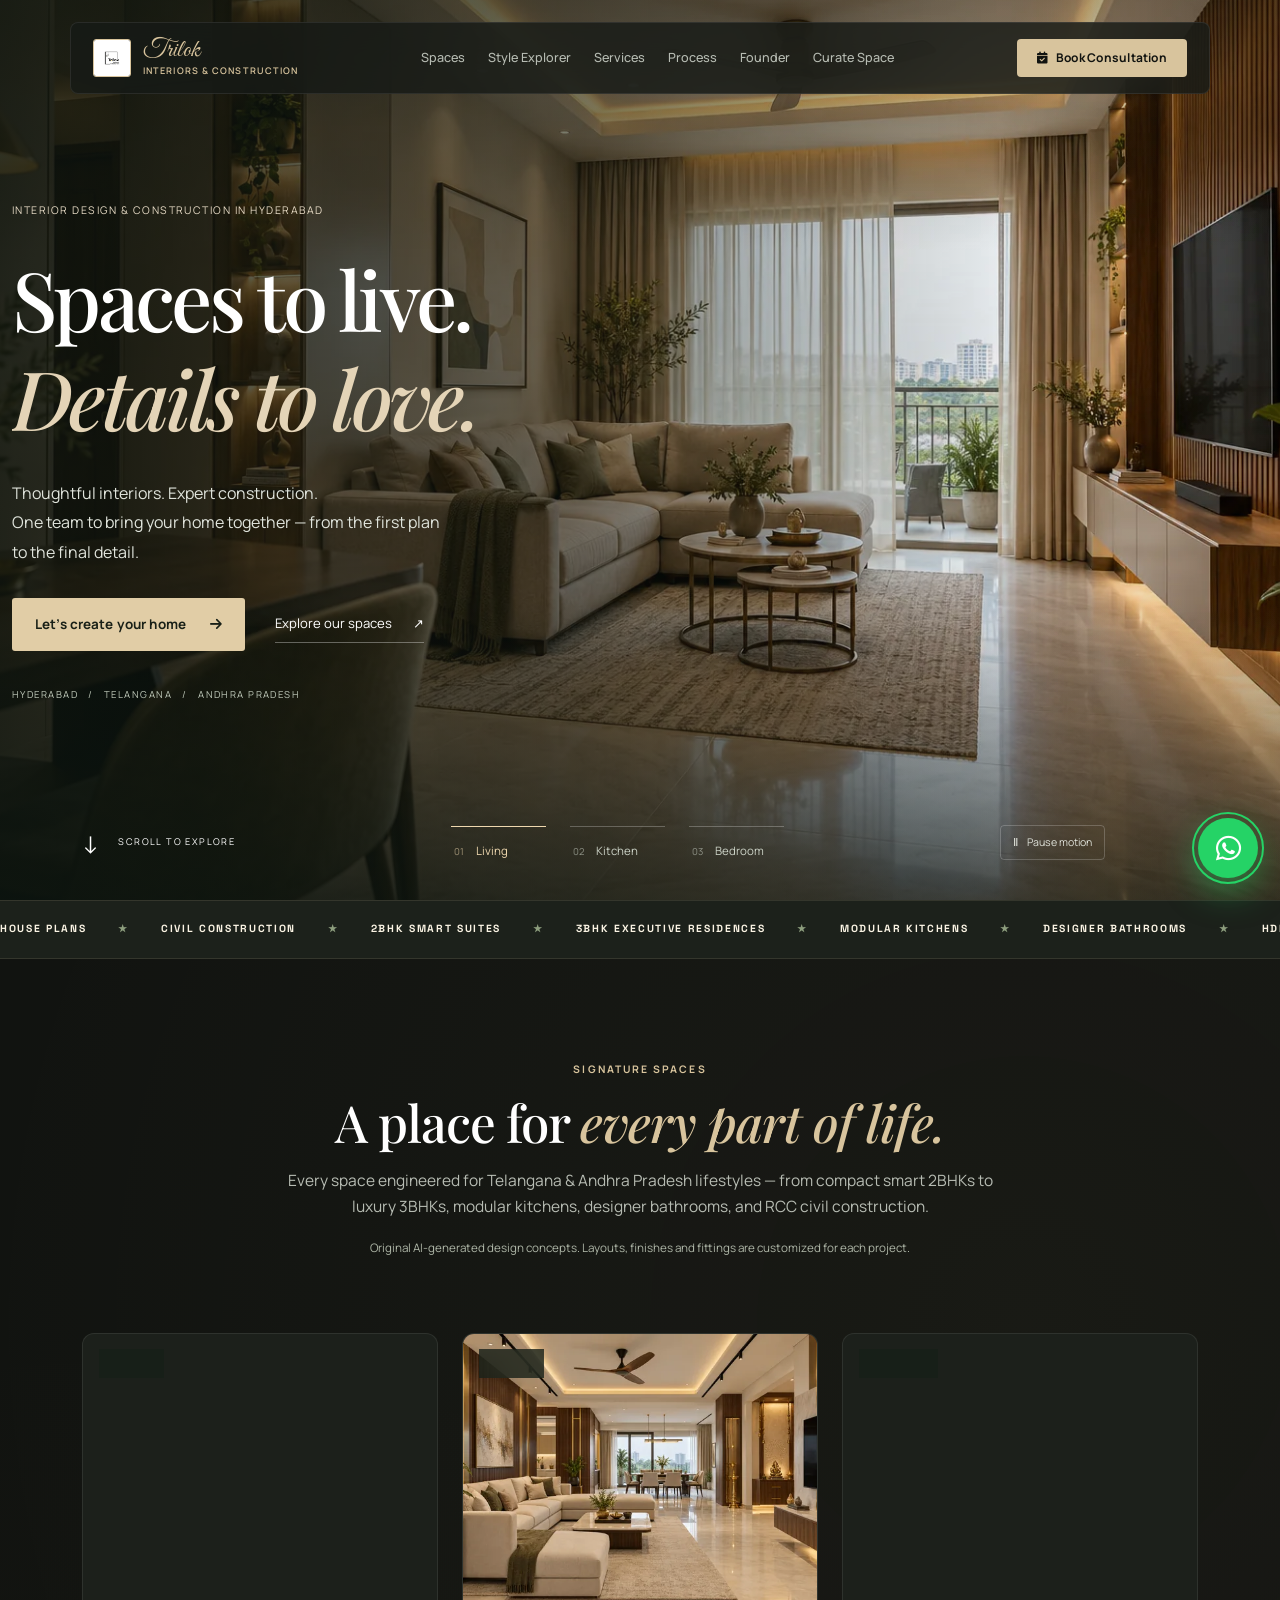
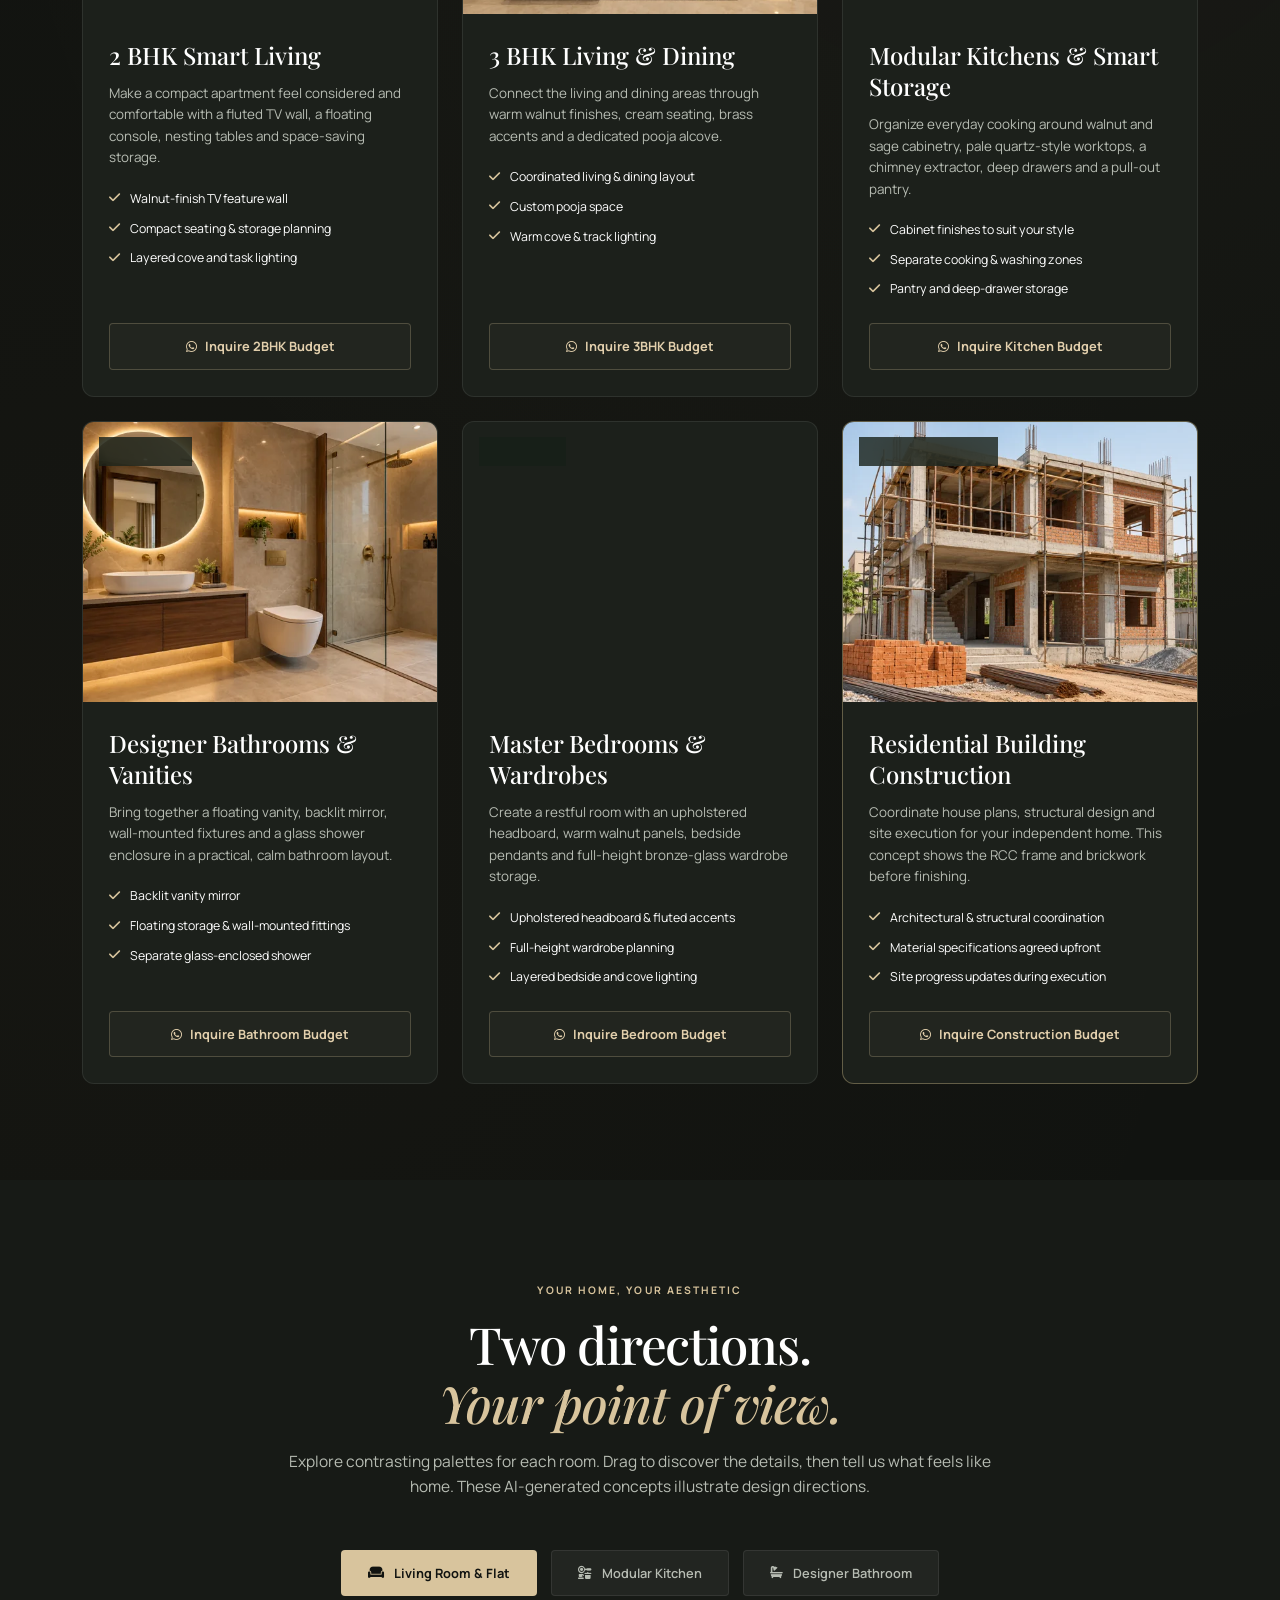
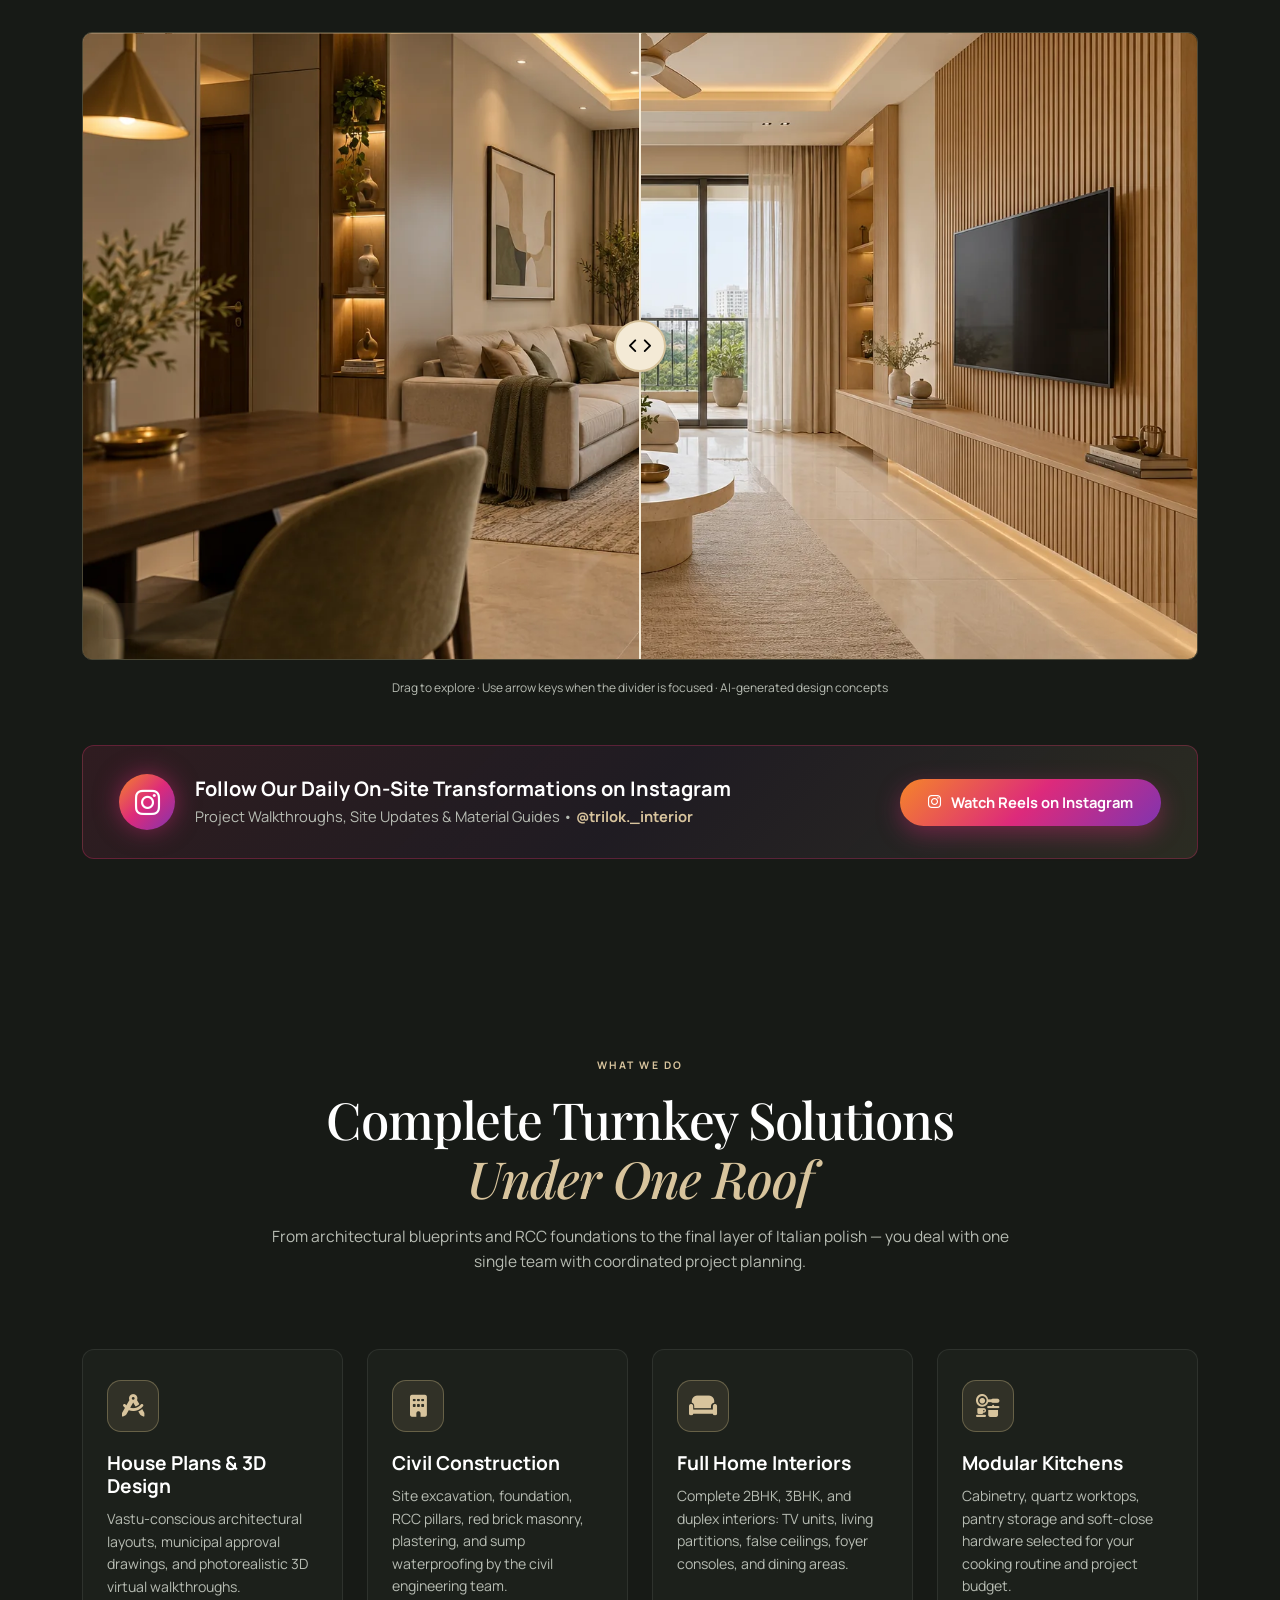
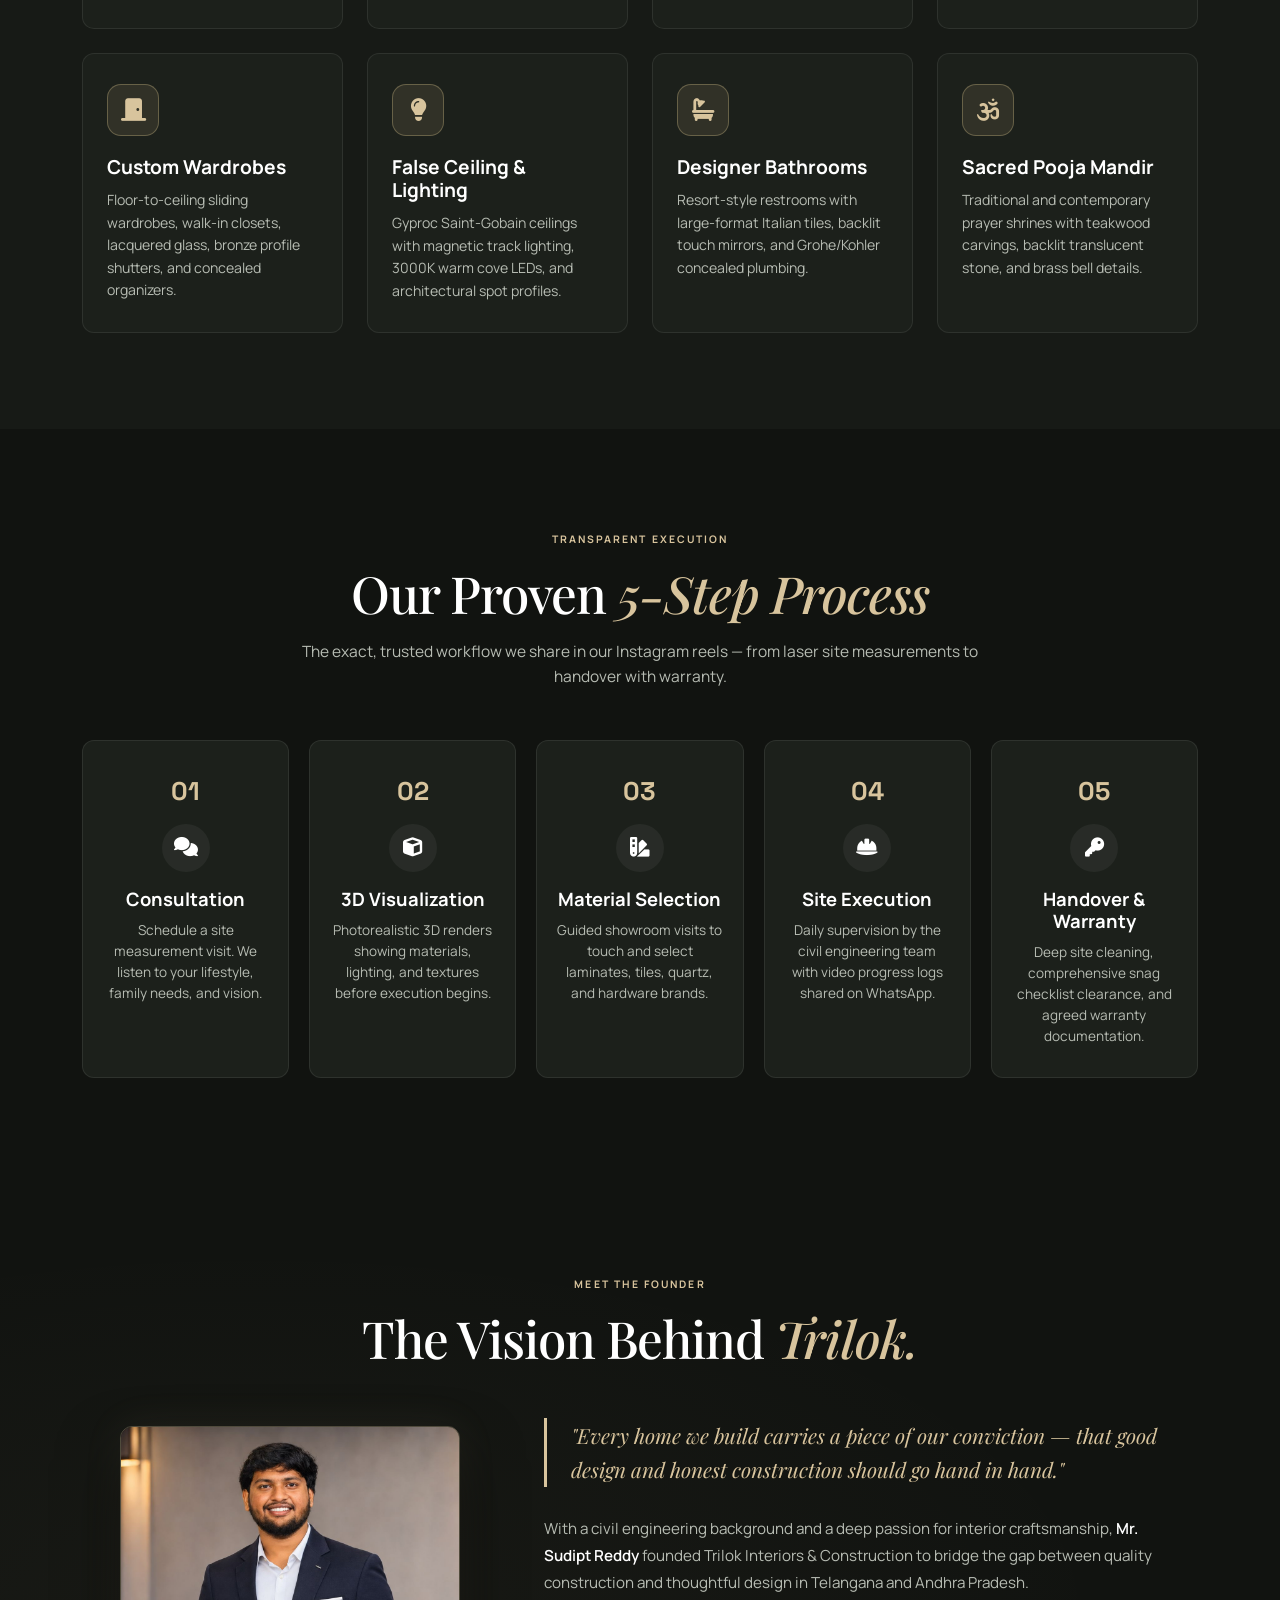
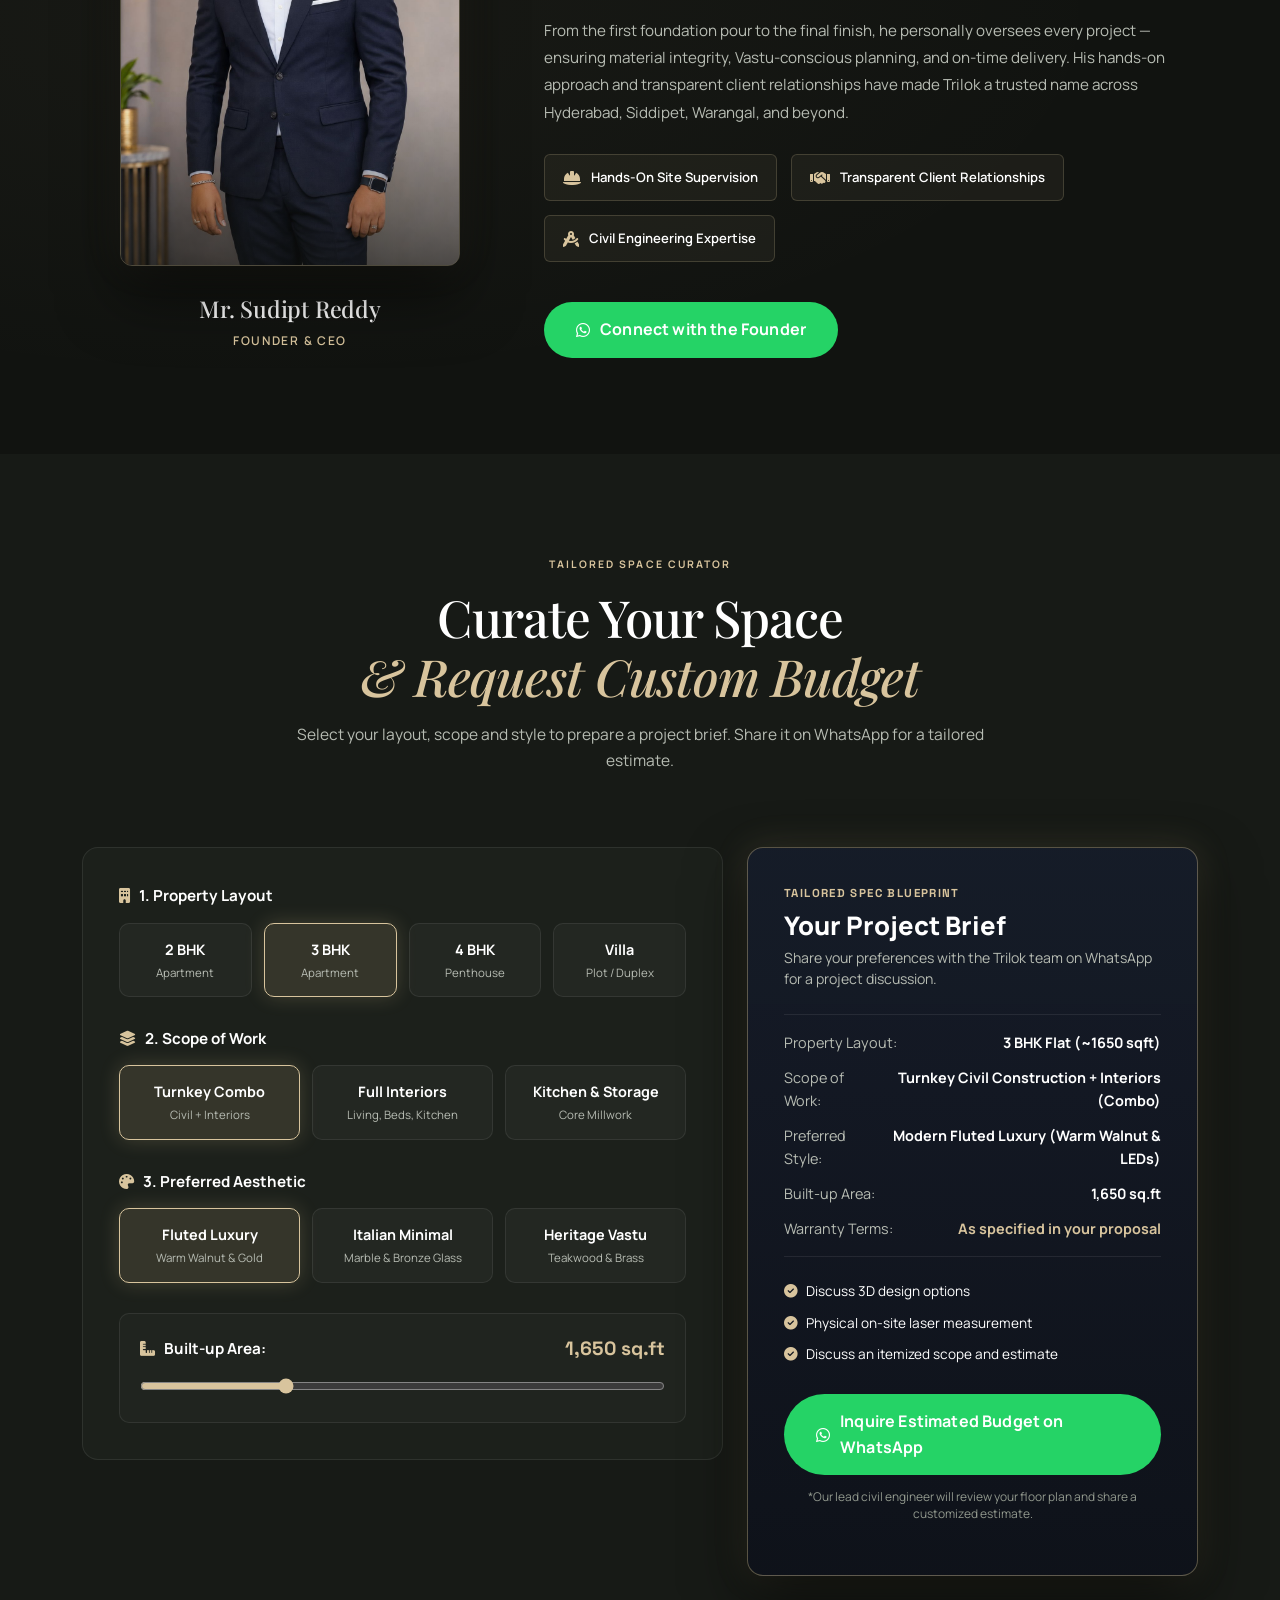
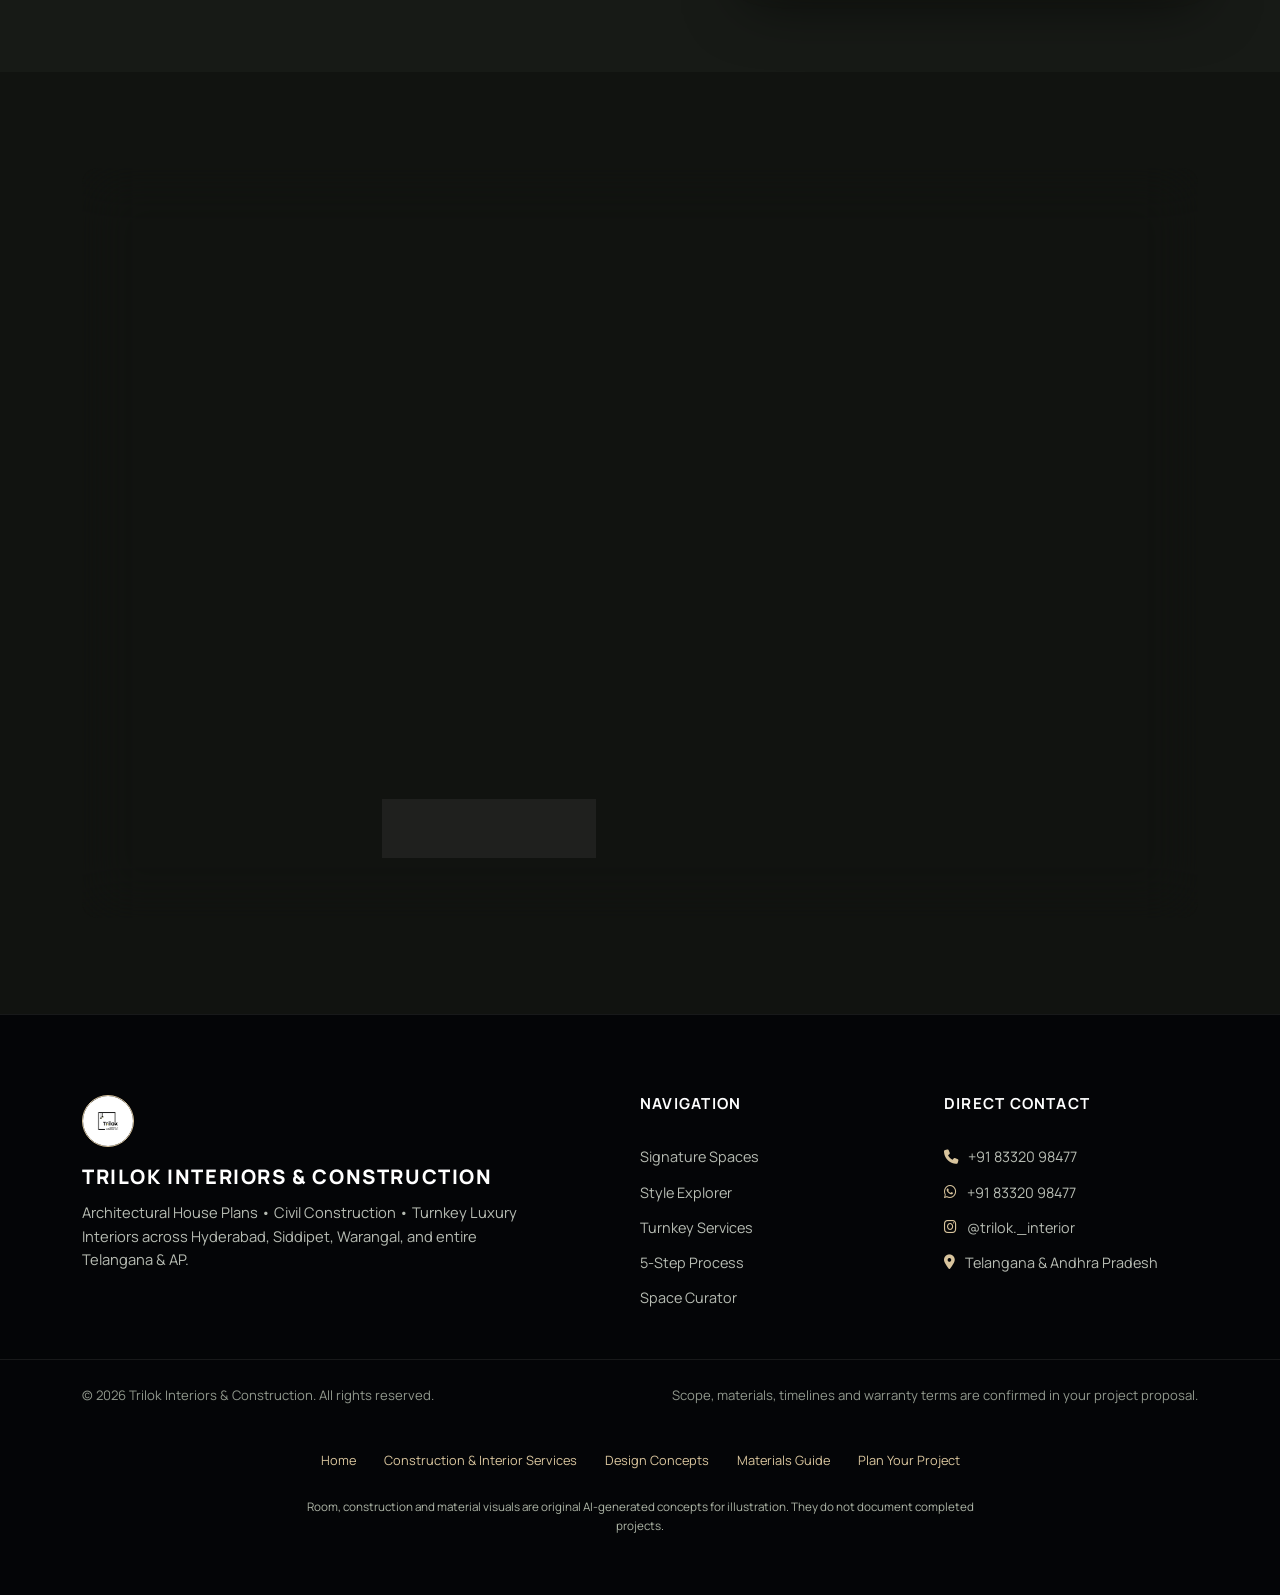
==== index.html @ b7bd3d9b "Add files via upload" ====
<!DOCTYPE html>

<html lang="en">
<head>
<meta charset="utf-8"/>
<meta content="width=device-width, initial-scale=1.0" name="viewport"/>



<meta content="Trilok Interiors &amp; Construction" name="author"/>






<link href="logo.jpg" rel="icon" type="image/jpeg"/>

<link href="https://cdn.jsdelivr.net/npm/bootstrap@5.3.3/dist/css/bootstrap.min.css" rel="stylesheet"/>

<link href="https://cdnjs.cloudflare.com/ajax/libs/font-awesome/6.5.1/css/all.min.css" rel="stylesheet"/>

<link href="https://fonts.googleapis.com" rel="preconnect"/>
<link crossorigin="" href="https://fonts.gstatic.com" rel="preconnect"/>
<link href="https://fonts.googleapis.com/css2?family=Great+Vibes&amp;family=Manrope:wght@300;400;500;600;700;800&amp;family=Playfair+Display:ital,wght@0,500;0,600;0,700;1,400;1,600&amp;family=Space+Grotesk:wght@500;700&amp;display=swap" rel="stylesheet"/>

<link href="styles.css" rel="stylesheet"/>

<!-- SEO:START -->
<title>Interior Design &amp; Construction in Hyderabad | Trilok</title>
<meta name="description" content="Plan your home with Trilok: 2BHK and 3BHK interiors, modular kitchens, wardrobes and residential construction across Telangana and Andhra Pradesh.">
<meta name="robots" content="index, follow, max-image-preview:large">
<meta name="theme-color" content="#111310">
<meta property="og:type" content="website">
<meta property="og:locale" content="en_IN">
<meta property="og:site_name" content="Trilok Interiors &amp; Construction">
<meta property="og:title" content="Interior Design &amp; Construction in Hyderabad | Trilok">
<meta property="og:description" content="Plan your home with Trilok: 2BHK and 3BHK interiors, modular kitchens, wardrobes and residential construction across Telangana and Andhra Pradesh.">
<meta property="og:image" content="assets/generated/living-grand-1536.webp">
<meta property="og:image:width" content="1536">
<meta property="og:image:height" content="1024">
<meta property="og:image:alt" content="Original AI-generated Trilok home design concept">
<meta name="twitter:card" content="summary_large_image">
<meta name="twitter:title" content="Interior Design &amp; Construction in Hyderabad | Trilok">
<meta name="twitter:description" content="Plan your home with Trilok: 2BHK and 3BHK interiors, modular kitchens, wardrobes and residential construction across Telangana and Andhra Pradesh.">
<meta name="twitter:image" content="assets/generated/living-grand-1536.webp">
<meta name="twitter:image:alt" content="Original AI-generated Trilok home design concept">
<script type="application/ld+json">{"@context": "https://schema.org", "@graph": [{"@type": "Organization", "@id": "#organization", "name": "Trilok Interiors & Construction", "telephone": "+91-83320-98477", "logo": "logo.jpg", "sameAs": ["https://www.instagram.com/trilok._interior/"], "areaServed": [{"@type": "AdministrativeArea", "name": "Telangana"}, {"@type": "AdministrativeArea", "name": "Andhra Pradesh"}]}, {"@type": "WebSite", "@id": "#website", "name": "Trilok Interiors & Construction", "inLanguage": "en-IN", "publisher": {"@id": "#organization"}}, {"@type": "WebPage", "@id": "index.html#webpage", "name": "Interior Design & Construction in Hyderabad | Trilok", "description": "Plan your home with Trilok: 2BHK and 3BHK interiors, modular kitchens, wardrobes and residential construction across Telangana and Andhra Pradesh.", "inLanguage": "en-IN", "isPartOf": {"@id": "#website"}, "about": {"@id": "#organization"}, "primaryImageOfPage": {"@type": "ImageObject", "contentUrl": "assets/generated/living-grand-1536.webp", "caption": "Original AI-generated design concept"}}]}</script>
<!-- SEO:END -->
</head>
<body>
<a class="skip-link" href="#spaces">Skip to content</a>
<div aria-hidden="true" class="reading-progress"></div>
<header class="navbar-apple" id="navbarApple">
<div class="container navbar-apple__container">
<a class="navbar-apple__brand magnetic-target" href="index.html">
<img alt="Trilok" class="navbar-apple__logo" src="logo.jpg"/>
<div class="navbar-apple__title-group">
<span class="navbar-apple__title navbar-cursive">Trilok</span>
<span class="navbar-apple__sub">Interiors &amp; Construction</span>
</div>
</a>
<nav class="navbar-apple__nav" id="appleNavLinks">
<a class="navbar-apple__link magnetic-target" href="#spaces">Spaces</a>
<a class="navbar-apple__link magnetic-target" href="#transformations">Style Explorer</a>
<a class="navbar-apple__link magnetic-target" href="#services">Services</a>
<a class="navbar-apple__link magnetic-target" href="#process">Process</a>
<a class="navbar-apple__link magnetic-target" href="#founder">Founder</a>
<a class="navbar-apple__link magnetic-target" href="#curator">Curate Space</a>
</nav>
<div class="navbar-apple__actions">
<a class="btn-apple-consult magnetic-target" href="#contact">
<i class="fa-solid fa-calendar-check"></i> Book Consultation
        </a>
<button aria-label="Toggle navigation" class="navbar-apple__toggle" id="appleNavToggle">
<span></span><span></span><span></span>
</button>
</div>
</div>
</header><main id="main-content">

<section aria-label="Trilok interior design studio" class="hero-keynote" id="hero">
<div class="hero-keynote__video-wrap">
<img alt="AI concept of a compact living room with walnut fluted TV wall, beige sofa and nesting tables" class="hero-scene is-active" decoding="async" fetchpriority="high" height="1024" sizes="100vw" src="assets/generated/living-warm-1536.webp" srcset="assets/generated/living-warm-640.webp 640w, assets/generated/living-warm-960.webp 960w, assets/generated/living-warm-1536.webp 1536w" width="1536"/>
<img alt="AI concept of a walnut and sage modular kitchen with quartz-style worktop, pantry and deep drawer" class="hero-scene" decoding="async" height="1024" loading="lazy" sizes="100vw" src="assets/generated/kitchen-1536.webp" srcset="assets/generated/kitchen-640.webp 640w, assets/generated/kitchen-960.webp 960w, assets/generated/kitchen-1536.webp 1536w" width="1536"/>
<img alt="AI concept of a bedroom with upholstered headboard, walnut panels and bronze-glass wardrobes" class="hero-scene" decoding="async" height="1024" loading="lazy" sizes="100vw" src="assets/generated/bedroom-1536.webp" srcset="assets/generated/bedroom-640.webp 640w, assets/generated/bedroom-960.webp 960w, assets/generated/bedroom-1536.webp 1536w" width="1536"/>
<div class="hero-keynote__overlay"></div>
</div>
<div class="container hero-keynote__content">
<p class="hero-eyebrow hero-enter">INTERIOR DESIGN &amp; CONSTRUCTION IN HYDERABAD</p>
<h1 class="hero-keynote__title"><span class="hero-line"><span>Spaces to live.</span></span><span class="hero-line"><span class="hero-italic">Details to love.</span></span></h1>
<p class="hero-keynote__lead hero-enter">Thoughtful interiors. Expert construction.<br/>One team to bring your home together — from the first plan to the final detail.</p>
<div class="hero-keynote__cta-row hero-enter">
<a class="btn-apple-primary" href="#contact">Let’s create your home <i class="fa-solid fa-arrow-right"></i></a>
<a class="hero-text-link" href="#spaces">Explore our spaces <span>↗</span></a>
</div>
<p class="hero-region hero-enter">HYDERABAD   /   TELANGANA   /   ANDHRA PRADESH</p>
</div>
<div class="hero-bottom container">
<a class="hero-discover" href="#spaces"><span>↓</span> SCROLL TO EXPLORE</a>
<div aria-label="Choose a featured room" class="hero-selector" role="group">
<button aria-pressed="true" class="scene-button is-active" data-scene="0"><span>01</span> Living</button>
<button aria-pressed="false" class="scene-button" data-scene="1"><span>02</span> Kitchen</button>
<button aria-pressed="false" class="scene-button" data-scene="2"><span>03</span> Bedroom</button>
</div>
<button aria-label="Pause animations" aria-pressed="false" class="motion-toggle">Ⅱ <span>Pause motion</span></button>
</div>
</section>

<div class="marquee-gold">
<div class="marquee-gold__track">
<span>HOUSE PLANS</span><span class="star">★</span>
<span>CIVIL CONSTRUCTION</span><span class="star">★</span>
<span>2BHK SMART SUITES</span><span class="star">★</span>
<span>3BHK EXECUTIVE RESIDENCES</span><span class="star">★</span>
<span>MODULAR KITCHENS</span><span class="star">★</span>
<span>DESIGNER BATHROOMS</span><span class="star">★</span>
<span>HDHMR FLUTED PANELS</span><span class="star">★</span>
<span>FALSE CEILING &amp; MAGNETIC TRACKS</span><span class="star">★</span>
<span>POOJA ROOM MANDIR</span><span class="star">★</span>
<span>PERSONALIZED PROJECT PLANNING</span><span class="star">★</span>

<span>HOUSE PLANS</span><span class="star">★</span>
<span>CIVIL CONSTRUCTION</span><span class="star">★</span>
<span>2BHK SMART SUITES</span><span class="star">★</span>
<span>3BHK EXECUTIVE RESIDENCES</span><span class="star">★</span>
<span>MODULAR KITCHENS</span><span class="star">★</span>
<span>DESIGNER BATHROOMS</span><span class="star">★</span>
<span>HDHMR FLUTED PANELS</span><span class="star">★</span>
<span>FALSE CEILING &amp; MAGNETIC TRACKS</span><span class="star">★</span>
<span>POOJA ROOM MANDIR</span><span class="star">★</span>
<span>PERSONALIZED PROJECT PLANNING</span><span class="star">★</span>
</div>
</div>

<section class="section-spaces" id="spaces">
<div class="container">
<div class="section-head text-center reveal-on-scroll">
<span class="section-tag"><i class="fa-solid fa-shapes"></i> Signature Spaces</span>
<h2 class="section-title">A place for <span class="text-gold-shimmer">every part of life.</span></h2>
<p class="section-subtitle">
          Every space engineered for Telangana &amp; Andhra Pradesh lifestyles — from compact smart 2BHKs to luxury 3BHKs, 
          modular kitchens, designer bathrooms, and RCC civil construction.
        </p>
<p class="image-disclosure">Original AI-generated design concepts. Layouts, finishes and fittings are customized for each project.</p></div>
<div class="row g-4 mt-3">

<div class="col-lg-4 col-md-6 reveal-on-scroll">
<div class="space-showcase-card tilt-card magnetic-target">
<div class="card-glow-layer"></div>
<div class="space-showcase-card__img-wrap">
<img alt="AI concept of a compact living room with walnut fluted TV wall, beige sofa and nesting tables" class="space-showcase-card__img" decoding="async" height="1024" loading="lazy" sizes="(min-width: 992px) 420px, (min-width: 768px) 50vw, 100vw" src="assets/generated/living-warm-1536.webp" srcset="assets/generated/living-warm-640.webp 640w, assets/generated/living-warm-960.webp 960w, assets/generated/living-warm-1536.webp 1536w" width="1536"/>
<span class="space-showcase-card__badge">2 BHK</span>
</div>
<div class="space-showcase-card__body">
<h3 class="space-showcase-card__title">2 BHK Smart Living</h3>
<p class="space-showcase-card__desc">Make a compact apartment feel considered and comfortable with a fluted TV wall, a floating console, nesting tables and space-saving storage.</p>
<ul class="space-showcase-card__points">
<li><i aria-hidden="true" class="fa-solid fa-check"></i> Walnut-finish TV feature wall</li>
<li><i aria-hidden="true" class="fa-solid fa-check"></i> Compact seating &amp; storage planning</li>
<li><i aria-hidden="true" class="fa-solid fa-check"></i> Layered cove and task lighting</li>
</ul>
<div class="space-showcase-card__footer">
<a class="btn-card-wa" href="https://wa.me/918332098477?text=Hello%20Trilok%20Team,%20I%20am%20interested%20in%20a%202BHK%20Interior%20Budget" rel="noopener noreferrer" target="_blank">
<i class="fa-brands fa-whatsapp"></i> Inquire 2BHK Budget
                </a>
</div>
</div>
</div>
</div>

<div class="col-lg-4 col-md-6 reveal-on-scroll">
<div class="space-showcase-card tilt-card magnetic-target">
<div class="card-glow-layer"></div>
<div class="space-showcase-card__img-wrap">
<img alt="AI concept of a spacious living and dining room with walnut panels and a pooja alcove" class="space-showcase-card__img" decoding="async" height="1024" loading="lazy" sizes="(min-width: 992px) 420px, (min-width: 768px) 50vw, 100vw" src="assets/generated/living-grand-1536.webp" srcset="assets/generated/living-grand-640.webp 640w, assets/generated/living-grand-960.webp 960w, assets/generated/living-grand-1536.webp 1536w" width="1536"/>
<span class="space-showcase-card__badge">3 BHK</span>
</div>
<div class="space-showcase-card__body">
<h3 class="space-showcase-card__title">3 BHK Living &amp; Dining</h3>
<p class="space-showcase-card__desc">Connect the living and dining areas through warm walnut finishes, cream seating, brass accents and a dedicated pooja alcove.</p>
<ul class="space-showcase-card__points">
<li><i aria-hidden="true" class="fa-solid fa-check"></i> Coordinated living &amp; dining layout</li>
<li><i aria-hidden="true" class="fa-solid fa-check"></i> Custom pooja space</li>
<li><i aria-hidden="true" class="fa-solid fa-check"></i> Warm cove &amp; track lighting</li>
</ul>
<div class="space-showcase-card__footer">
<a class="btn-card-wa" href="https://wa.me/918332098477?text=Hello%20Trilok%20Team,%20I%20am%20interested%20in%20a%203BHK%20Interior%20Budget" rel="noopener noreferrer" target="_blank">
<i class="fa-brands fa-whatsapp"></i> Inquire 3BHK Budget
                </a>
</div>
</div>
</div>
</div>

<div class="col-lg-4 col-md-6 reveal-on-scroll">
<div class="space-showcase-card tilt-card magnetic-target">
<div class="card-glow-layer"></div>
<div class="space-showcase-card__img-wrap">
<img alt="AI concept of a walnut and sage modular kitchen with quartz-style worktop, pantry and deep drawer" class="space-showcase-card__img" decoding="async" height="1024" loading="lazy" sizes="(min-width: 992px) 420px, (min-width: 768px) 50vw, 100vw" src="assets/generated/kitchen-1536.webp" srcset="assets/generated/kitchen-640.webp 640w, assets/generated/kitchen-960.webp 960w, assets/generated/kitchen-1536.webp 1536w" width="1536"/>
<span class="space-showcase-card__badge">KITCHEN</span>
</div>
<div class="space-showcase-card__body">
<h3 class="space-showcase-card__title">Modular Kitchens &amp; Smart Storage</h3>
<p class="space-showcase-card__desc">Organize everyday cooking around walnut and sage cabinetry, pale quartz-style worktops, a chimney extractor, deep drawers and a pull-out pantry.</p>
<ul class="space-showcase-card__points">
<li><i aria-hidden="true" class="fa-solid fa-check"></i> Cabinet finishes to suit your style</li>
<li><i aria-hidden="true" class="fa-solid fa-check"></i> Separate cooking &amp; washing zones</li>
<li><i aria-hidden="true" class="fa-solid fa-check"></i> Pantry and deep-drawer storage</li>
</ul>
<div class="space-showcase-card__footer">
<a class="btn-card-wa" href="https://wa.me/918332098477?text=Hello%20Trilok%20Team,%20I%20am%20interested%20in%20a%20Modular%20Kitchen%20Budget" rel="noopener noreferrer" target="_blank">
<i class="fa-brands fa-whatsapp"></i> Inquire Kitchen Budget
                </a>
</div>
</div>
</div>
</div>

<div class="col-lg-4 col-md-6 reveal-on-scroll">
<div class="space-showcase-card tilt-card magnetic-target">
<div class="card-glow-layer"></div>
<div class="space-showcase-card__img-wrap">
<img alt="AI concept of a bathroom with round backlit mirror, walnut floating vanity and glass shower" class="space-showcase-card__img" decoding="async" height="1024" loading="lazy" sizes="(min-width: 992px) 420px, (min-width: 768px) 50vw, 100vw" src="assets/generated/bathroom-1536.webp" srcset="assets/generated/bathroom-640.webp 640w, assets/generated/bathroom-960.webp 960w, assets/generated/bathroom-1536.webp 1536w" width="1536"/>
<span class="space-showcase-card__badge">BATHROOM</span>
</div>
<div class="space-showcase-card__body">
<h3 class="space-showcase-card__title">Designer Bathrooms &amp; Vanities</h3>
<p class="space-showcase-card__desc">Bring together a floating vanity, backlit mirror, wall-mounted fixtures and a glass shower enclosure in a practical, calm bathroom layout.</p>
<ul class="space-showcase-card__points">
<li><i aria-hidden="true" class="fa-solid fa-check"></i> Backlit vanity mirror</li>
<li><i aria-hidden="true" class="fa-solid fa-check"></i> Floating storage &amp; wall-mounted fittings</li>
<li><i aria-hidden="true" class="fa-solid fa-check"></i> Separate glass-enclosed shower</li>
</ul>
<div class="space-showcase-card__footer">
<a class="btn-card-wa" href="https://wa.me/918332098477?text=Hello%20Trilok%20Team,%20I%20am%20interested%20in%20a%20Designer%20Bathroom%20Renovation" rel="noopener noreferrer" target="_blank">
<i class="fa-brands fa-whatsapp"></i> Inquire Bathroom Budget
                </a>
</div>
</div>
</div>
</div>

<div class="col-lg-4 col-md-6 reveal-on-scroll">
<div class="space-showcase-card tilt-card magnetic-target">
<div class="card-glow-layer"></div>
<div class="space-showcase-card__img-wrap">
<img alt="AI concept of a bedroom with upholstered headboard, walnut panels and bronze-glass wardrobes" class="space-showcase-card__img" decoding="async" height="1024" loading="lazy" sizes="(min-width: 992px) 420px, (min-width: 768px) 50vw, 100vw" src="assets/generated/bedroom-1536.webp" srcset="assets/generated/bedroom-640.webp 640w, assets/generated/bedroom-960.webp 960w, assets/generated/bedroom-1536.webp 1536w" width="1536"/>
<span class="space-showcase-card__badge">BEDROOM</span>
</div>
<div class="space-showcase-card__body">
<h3 class="space-showcase-card__title">Master Bedrooms &amp; Wardrobes</h3>
<p class="space-showcase-card__desc">Create a restful room with an upholstered headboard, warm walnut panels, bedside pendants and full-height bronze-glass wardrobe storage.</p>
<ul class="space-showcase-card__points">
<li><i aria-hidden="true" class="fa-solid fa-check"></i> Upholstered headboard &amp; fluted accents</li>
<li><i aria-hidden="true" class="fa-solid fa-check"></i> Full-height wardrobe planning</li>
<li><i aria-hidden="true" class="fa-solid fa-check"></i> Layered bedside and cove lighting</li>
</ul>
<div class="space-showcase-card__footer">
<a class="btn-card-wa" href="https://wa.me/918332098477?text=Hello%20Trilok%20Team,%20I%20am%20interested%20in%20a%20Master%20Bedroom%20Budget" rel="noopener noreferrer" target="_blank">
<i class="fa-brands fa-whatsapp"></i> Inquire Bedroom Budget
                </a>
</div>
</div>
</div>
</div>

<div class="col-lg-4 col-md-6 reveal-on-scroll">
<div class="space-showcase-card space-showcase-card--highlight tilt-card magnetic-target">
<div class="card-glow-layer"></div>
<div class="space-showcase-card__img-wrap">
<img alt="AI visualization of a two-storey house under construction with RCC frame and brick walls" class="space-showcase-card__img" decoding="async" height="1024" loading="lazy" sizes="(min-width: 992px) 420px, (min-width: 768px) 50vw, 100vw" src="assets/generated/construction-1536.webp" srcset="assets/generated/construction-640.webp 640w, assets/generated/construction-960.webp 960w, assets/generated/construction-1536.webp 1536w" width="1536"/>
<span class="space-showcase-card__badge space-showcase-card__badge--civil">CIVIL &amp; STRUCTURE</span>
</div>
<div class="space-showcase-card__body">
<h3 class="space-showcase-card__title">Residential Building Construction</h3>
<p class="space-showcase-card__desc">Coordinate house plans, structural design and site execution for your independent home. This concept shows the RCC frame and brickwork before finishing.</p>
<ul class="space-showcase-card__points">
<li><i aria-hidden="true" class="fa-solid fa-check"></i> Architectural &amp; structural coordination</li>
<li><i aria-hidden="true" class="fa-solid fa-check"></i> Material specifications agreed upfront</li>
<li><i aria-hidden="true" class="fa-solid fa-check"></i> Site progress updates during execution</li>
</ul>
<div class="space-showcase-card__footer">
<a class="btn-card-wa" href="https://wa.me/918332098477?text=Hello%20Trilok%20Team,%20I%20am%20interested%20in%20House%20Plans%20and%20Civil%20Construction" rel="noopener noreferrer" target="_blank">
<i class="fa-brands fa-whatsapp"></i> Inquire Construction Budget
                </a>
</div>
</div>
</div>
</div>
</div>
</div>
</section>

<section class="section-transformation" id="transformations">
<div class="container">
<div class="section-head text-center reveal-on-scroll">
<span class="section-tag"><i class="fa-solid fa-wand-magic-sparkles"></i> Your home, your aesthetic</span>
<h2 class="section-title">Two directions. <span class="text-gold-shimmer">Your point of view.</span></h2>
<p class="section-subtitle">
          Explore contrasting palettes for each room. Drag to discover the details, then tell us what feels like home. These AI-generated concepts illustrate design directions.
        </p>
</div>

<div class="transform-tab-buttons reveal-on-scroll">
<button class="transform-tab-btn active magnetic-target" data-tab="tab-living">
<i class="fa-solid fa-couch"></i> Living Room &amp; Flat
        </button>
<button class="transform-tab-btn magnetic-target" data-tab="tab-kitchen">
<i class="fa-solid fa-kitchen-set"></i> Modular Kitchen
        </button>
<button class="transform-tab-btn magnetic-target" data-tab="tab-bathroom">
<i class="fa-solid fa-bath"></i> Designer Bathroom
        </button>
</div>

<div class="transform-panel active" id="tab-living">
<div class="ba-slider-container reveal-on-scroll" data-slider-id="living">

<div class="ba-image-layer ba-image-layer--after">
<img alt="AI concept of a light oak living room with cream seating and a fluted TV wall" decoding="async" height="1024" loading="lazy" sizes="(min-width: 1400px) 1320px, 100vw" src="assets/generated/living-light-1536.webp" srcset="assets/generated/living-light-640.webp 640w, assets/generated/living-light-960.webp 960w, assets/generated/living-light-1536.webp 1536w" width="1536"/>
<span class="ba-pill ba-pill--after">Light &amp; airy</span>
</div>

<div class="ba-image-layer ba-image-layer--before">
<img alt="AI concept of a compact living room with walnut fluted TV wall, beige sofa and nesting tables" decoding="async" height="1024" loading="lazy" sizes="(min-width: 1400px) 1320px, 100vw" src="assets/generated/living-warm-1536.webp" srcset="assets/generated/living-warm-640.webp 640w, assets/generated/living-warm-960.webp 960w, assets/generated/living-warm-1536.webp 1536w" width="1536"/>
<span class="ba-pill ba-pill--before">Warm &amp; grounded</span>
</div>

<div class="ba-handle">
<div class="ba-handle__button magnetic-target">
<i class="fa-solid fa-chevron-left"></i>
<i class="fa-solid fa-chevron-right"></i>
</div>
<div class="ba-handle__line"></div>
</div>
</div>
<p class="transform-caption">Drag to explore · Use arrow keys when the divider is focused · AI-generated design concepts</p>
</div>

<div class="transform-panel" id="tab-kitchen">
<div class="ba-slider-container" data-slider-id="kitchen">

<div class="ba-image-layer ba-image-layer--after">
<img alt="AI concept of a white and oak modular kitchen with chimney extractor and integrated storage" decoding="async" height="1024" loading="lazy" sizes="(min-width: 1400px) 1320px, 100vw" src="assets/generated/kitchen-light-1536.webp" srcset="assets/generated/kitchen-light-640.webp 640w, assets/generated/kitchen-light-960.webp 960w, assets/generated/kitchen-light-1536.webp 1536w" width="1536"/>
<span class="ba-pill ba-pill--after">Clean &amp; minimal</span>
</div>

<div class="ba-image-layer ba-image-layer--before">
<img alt="AI concept of a walnut and sage modular kitchen with quartz-style worktop, pantry and deep drawer" decoding="async" height="1024" loading="lazy" sizes="(min-width: 1400px) 1320px, 100vw" src="assets/generated/kitchen-1536.webp" srcset="assets/generated/kitchen-640.webp 640w, assets/generated/kitchen-960.webp 960w, assets/generated/kitchen-1536.webp 1536w" width="1536"/>
<span class="ba-pill ba-pill--before">Colour &amp; contrast</span>
</div>

<div class="ba-handle">
<div class="ba-handle__button magnetic-target">
<i class="fa-solid fa-chevron-left"></i>
<i class="fa-solid fa-chevron-right"></i>
</div>
<div class="ba-handle__line"></div>
</div>
</div>
<p class="transform-caption">Drag to explore · Use arrow keys when the divider is focused · AI-generated design concepts</p>
</div>

<div class="transform-panel" id="tab-bathroom">
<div class="ba-slider-container" data-slider-id="bathroom">

<div class="ba-image-layer ba-image-layer--after">
<img alt="AI concept of a bathroom with pale oak vanity, rectangular backlit mirror and glass shower" decoding="async" height="1024" loading="lazy" sizes="(min-width: 1400px) 1320px, 100vw" src="assets/generated/bathroom-light-1536.webp" srcset="assets/generated/bathroom-light-640.webp 640w, assets/generated/bathroom-light-960.webp 960w, assets/generated/bathroom-light-1536.webp 1536w" width="1536"/>
<span class="ba-pill ba-pill--after">Soft &amp; natural</span>
</div>

<div class="ba-image-layer ba-image-layer--before">
<img alt="AI concept of a bathroom with round backlit mirror, walnut floating vanity and glass shower" decoding="async" height="1024" loading="lazy" sizes="(min-width: 1400px) 1320px, 100vw" src="assets/generated/bathroom-1536.webp" srcset="assets/generated/bathroom-640.webp 640w, assets/generated/bathroom-960.webp 960w, assets/generated/bathroom-1536.webp 1536w" width="1536"/>
<span class="ba-pill ba-pill--before">Contemporary vanity</span>
</div>

<div class="ba-handle">
<div class="ba-handle__button magnetic-target">
<i class="fa-solid fa-chevron-left"></i>
<i class="fa-solid fa-chevron-right"></i>
</div>
<div class="ba-handle__line"></div>
</div>
</div>
<p class="transform-caption">Drag to explore · Use arrow keys when the divider is focused · AI-generated design concepts</p>
</div>

<div class="instagram-banner mt-5 reveal-on-scroll">
<div class="instagram-banner__content">
<div class="instagram-banner__icon">
<i class="fa-brands fa-instagram"></i>
</div>
<div>
<h4 class="instagram-banner__title">Follow Our Daily On-Site Transformations on Instagram</h4>
<p class="instagram-banner__sub">Project Walkthroughs, Site Updates &amp; Material Guides • <strong>@trilok._interior</strong></p>
</div>
</div>
<a class="btn-instagram-visit magnetic-target" href="https://www.instagram.com/trilok._interior/" rel="noopener noreferrer" target="_blank">
<i class="fa-brands fa-instagram"></i> Watch Reels on Instagram
        </a>
</div>
</div>
</section>

<section class="section-services" id="services">
<div class="container">
<div class="section-head text-center reveal-on-scroll">
<span class="section-tag"><i class="fa-solid fa-briefcase"></i> What We Do</span>
<h2 class="section-title">Complete Turnkey Solutions <span class="text-gold-shimmer">Under One Roof</span></h2>
<p class="section-subtitle">
          From architectural blueprints and RCC foundations to the final layer of Italian polish — 
          you deal with one single team with coordinated project planning.
        </p>
</div>
<div class="row g-4 mt-3">
<div class="col-lg-3 col-md-6 reveal-on-scroll">
<div class="service-feature-card tilt-card magnetic-target">
<div class="card-glow-layer"></div>
<div class="service-feature-card__icon"><i class="fa-solid fa-compass-drafting"></i></div>
<h3>House Plans &amp; 3D Design</h3>
<p>Vastu-conscious architectural layouts, municipal approval drawings, and photorealistic 3D virtual walkthroughs.</p>
</div>
</div>
<div class="col-lg-3 col-md-6 reveal-on-scroll">
<div class="service-feature-card tilt-card magnetic-target">
<div class="card-glow-layer"></div>
<div class="service-feature-card__icon"><i class="fa-solid fa-building"></i></div>
<h3>Civil Construction</h3>
<p>Site excavation, foundation, RCC pillars, red brick masonry, plastering, and sump waterproofing by the civil engineering team.</p>
</div>
</div>
<div class="col-lg-3 col-md-6 reveal-on-scroll">
<div class="service-feature-card tilt-card magnetic-target">
<div class="card-glow-layer"></div>
<div class="service-feature-card__icon"><i class="fa-solid fa-couch"></i></div>
<h3>Full Home Interiors</h3>
<p>Complete 2BHK, 3BHK, and duplex interiors: TV units, living partitions, false ceilings, foyer consoles, and dining areas.</p>
</div>
</div>
<div class="col-lg-3 col-md-6 reveal-on-scroll">
<div class="service-feature-card tilt-card magnetic-target">
<div class="card-glow-layer"></div>
<div class="service-feature-card__icon"><i class="fa-solid fa-kitchen-set"></i></div>
<h3>Modular Kitchens</h3>
<p>Cabinetry, quartz worktops, pantry storage and soft-close hardware selected for your cooking routine and project budget.</p>
</div>
</div>
<div class="col-lg-3 col-md-6 reveal-on-scroll">
<div class="service-feature-card tilt-card magnetic-target">
<div class="card-glow-layer"></div>
<div class="service-feature-card__icon"><i class="fa-solid fa-door-closed"></i></div>
<h3>Custom Wardrobes</h3>
<p>Floor-to-ceiling sliding wardrobes, walk-in closets, lacquered glass, bronze profile shutters, and concealed organizers.</p>
</div>
</div>
<div class="col-lg-3 col-md-6 reveal-on-scroll">
<div class="service-feature-card tilt-card magnetic-target">
<div class="card-glow-layer"></div>
<div class="service-feature-card__icon"><i class="fa-solid fa-lightbulb"></i></div>
<h3>False Ceiling &amp; Lighting</h3>
<p>Gyproc Saint-Gobain ceilings with magnetic track lighting, 3000K warm cove LEDs, and architectural spot profiles.</p>
</div>
</div>
<div class="col-lg-3 col-md-6 reveal-on-scroll">
<div class="service-feature-card tilt-card magnetic-target">
<div class="card-glow-layer"></div>
<div class="service-feature-card__icon"><i class="fa-solid fa-bath"></i></div>
<h3>Designer Bathrooms</h3>
<p>Resort-style restrooms with large-format Italian tiles, backlit touch mirrors, and Grohe/Kohler concealed plumbing.</p>
</div>
</div>
<div class="col-lg-3 col-md-6 reveal-on-scroll">
<div class="service-feature-card tilt-card magnetic-target">
<div class="card-glow-layer"></div>
<div class="service-feature-card__icon"><i class="fa-solid fa-om"></i></div>
<h3>Sacred Pooja Mandir</h3>
<p>Traditional and contemporary prayer shrines with teakwood carvings, backlit translucent stone, and brass bell details.</p>
</div>
</div>
</div>
</div>
</section>

<section class="section-process" id="process">
<div class="container">
<div class="section-head text-center reveal-on-scroll">
<span class="section-tag"><i class="fa-solid fa-timeline"></i> Transparent Execution</span>
<h2 class="section-title">Our Proven <span class="text-gold-shimmer">5-Step Process</span></h2>
<p class="section-subtitle">
          The exact, trusted workflow we share in our Instagram reels — from laser site measurements to handover with warranty.
        </p>
</div>
<div class="process-steps-row">
<div class="process-step-item reveal-on-scroll magnetic-target">
<div class="process-step-item__num">01</div>
<div class="process-step-item__icon"><i class="fa-solid fa-comments"></i></div>
<h3 class="process-step-item__title">Consultation</h3>
<p class="process-step-item__desc">Schedule a site measurement visit. We listen to your lifestyle, family needs, and vision.</p>
</div>
<div class="process-step-item reveal-on-scroll magnetic-target">
<div class="process-step-item__num">02</div>
<div class="process-step-item__icon"><i class="fa-solid fa-cube"></i></div>
<h3 class="process-step-item__title">3D Visualization</h3>
<p class="process-step-item__desc">Photorealistic 3D renders showing materials, lighting, and textures before execution begins.</p>
</div>
<div class="process-step-item reveal-on-scroll magnetic-target">
<div class="process-step-item__num">03</div>
<div class="process-step-item__icon"><i class="fa-solid fa-swatchbook"></i></div>
<h3 class="process-step-item__title">Material Selection</h3>
<p class="process-step-item__desc">Guided showroom visits to touch and select laminates, tiles, quartz, and hardware brands.</p>
</div>
<div class="process-step-item reveal-on-scroll magnetic-target">
<div class="process-step-item__num">04</div>
<div class="process-step-item__icon"><i class="fa-solid fa-helmet-safety"></i></div>
<h3 class="process-step-item__title">Site Execution</h3>
<p class="process-step-item__desc">Daily supervision by the civil engineering team with video progress logs shared on WhatsApp.</p>
</div>
<div class="process-step-item reveal-on-scroll magnetic-target">
<div class="process-step-item__num">05</div>
<div class="process-step-item__icon"><i class="fa-solid fa-key"></i></div>
<h3 class="process-step-item__title">Handover &amp; Warranty</h3>
<p class="process-step-item__desc">Deep site cleaning, comprehensive snag checklist clearance, and agreed warranty documentation.</p>
</div>
</div>
</div>
</section>

<section class="section-founder" id="founder">
<div class="container">
<div class="section-head text-center reveal-on-scroll">
<span class="section-tag"><i class="fa-solid fa-user-tie"></i> Meet the Founder</span>
<h2 class="section-title">The Vision Behind <span class="text-gold-shimmer">Trilok.</span></h2>
</div>
<div class="founder-layout reveal-on-scroll">
<div class="founder-portrait-wrap">
<div class="founder-portrait">
<img alt="Founder of Trilok Interiors &amp; Construction" class="founder-portrait__img" loading="lazy" src="founder.jpeg"/>
</div>
<div class="founder-name-plate">
<span class="founder-name-plate__name">Mr. Sudipt Reddy</span>
<span class="founder-name-plate__role">Founder &amp; CEO</span>
</div>
</div>
<div class="founder-story">
<blockquote class="founder-story__quote">
"Every home we build carries a piece of our conviction — that good design and honest construction should go hand in hand."
</blockquote>
<p class="founder-story__text">
With a civil engineering background and a deep passion for interior craftsmanship, <strong>Mr. Sudipt Reddy</strong> founded Trilok Interiors &amp; Construction to bridge the gap between quality construction and thoughtful design in Telangana and Andhra Pradesh.
</p>
<p class="founder-story__text">
From the first foundation pour to the final finish, he personally oversees every project — ensuring material integrity, Vastu-conscious planning, and on-time delivery. His hands-on approach and transparent client relationships have made Trilok a trusted name across Hyderabad, Siddipet, Warangal, and beyond.
</p>
<div class="founder-highlights">
<div class="founder-highlight-item">
<i class="fa-solid fa-helmet-safety"></i>
<span>Hands-On Site Supervision</span>
</div>
<div class="founder-highlight-item">
<i class="fa-solid fa-handshake"></i>
<span>Transparent Client Relationships</span>
</div>
<div class="founder-highlight-item">
<i class="fa-solid fa-compass-drafting"></i>
<span>Civil Engineering Expertise</span>
</div>
</div>
<a class="btn-apple-primary magnetic-target" href="https://wa.me/918332098477?text=Hello%20Trilok%20Team,%20I%20would%20like%20to%20discuss%20a%20project%20with%20the%20founder" rel="noopener noreferrer" target="_blank">
<i class="fa-brands fa-whatsapp"></i> Connect with the Founder
</a>
</div>
</div>
</div>
</section>

<section class="section-curator" id="curator">
<div class="container">
<div class="section-head text-center reveal-on-scroll">
<span class="section-tag"><i class="fa-solid fa-sliders"></i> Tailored Space Curator</span>
<h2 class="section-title">Curate Your Space <span class="text-gold-shimmer">&amp; Request Custom Budget</span></h2>
<p class="section-subtitle">
          Select your layout, scope and style to prepare a project brief. Share it on WhatsApp for a tailored estimate.
        </p>
</div>
<div class="row g-4 mt-2">

<div class="col-lg-7 reveal-on-scroll">
<div class="curator-controls-panel">

<div class="curator-group">
<span class="curator-group__title"><i class="fa-solid fa-building"></i> 1. Property Layout</span>
<div class="curator-options-grid">
<label class="curator-option magnetic-target">
<input name="curator_prop" type="radio" value="2 BHK Flat (~1150 sqft)"/>
<div class="curator-option__box">
<span class="curator-option__main">2 BHK</span>
<span class="curator-option__sub">Apartment</span>
</div>
</label>
<label class="curator-option magnetic-target">
<input checked="" name="curator_prop" type="radio" value="3 BHK Flat (~1650 sqft)"/>
<div class="curator-option__box">
<span class="curator-option__main">3 BHK</span>
<span class="curator-option__sub">Apartment</span>
</div>
</label>
<label class="curator-option magnetic-target">
<input name="curator_prop" type="radio" value="4 BHK / Penthouse (~2400 sqft)"/>
<div class="curator-option__box">
<span class="curator-option__main">4 BHK</span>
<span class="curator-option__sub">Penthouse</span>
</div>
</label>
<label class="curator-option magnetic-target">
<input name="curator_prop" type="radio" value="Independent Villa / Duplex (~3500 sqft)"/>
<div class="curator-option__box">
<span class="curator-option__main">Villa</span>
<span class="curator-option__sub">Plot / Duplex</span>
</div>
</label>
</div>
</div>

<div class="curator-group">
<span class="curator-group__title"><i class="fa-solid fa-layer-group"></i> 2. Scope of Work</span>
<div class="curator-options-grid curator-options-grid--3">
<label class="curator-option magnetic-target">
<input checked="" name="curator_scope" type="radio" value="Turnkey Civil Construction + Interiors (Combo)"/>
<div class="curator-option__box">
<span class="curator-option__main">Turnkey Combo</span>
<span class="curator-option__sub">Civil + Interiors</span>
</div>
</label>
<label class="curator-option magnetic-target">
<input name="curator_scope" type="radio" value="Full Home Interiors Only"/>
<div class="curator-option__box">
<span class="curator-option__main">Full Interiors</span>
<span class="curator-option__sub">Living, Beds, Kitchen</span>
</div>
</label>
<label class="curator-option magnetic-target">
<input name="curator_scope" type="radio" value="Modular Kitchen &amp; Wardrobes Only"/>
<div class="curator-option__box">
<span class="curator-option__main">Kitchen &amp; Storage</span>
<span class="curator-option__sub">Core Millwork</span>
</div>
</label>
</div>
</div>

<div class="curator-group">
<span class="curator-group__title"><i class="fa-solid fa-palette"></i> 3. Preferred Aesthetic</span>
<div class="curator-options-grid curator-options-grid--3">
<label class="curator-option magnetic-target">
<input checked="" name="curator_style" type="radio" value="Modern Fluted Luxury (Warm Walnut &amp; LEDs)"/>
<div class="curator-option__box">
<span class="curator-option__main">Fluted Luxury</span>
<span class="curator-option__sub">Warm Walnut &amp; Gold</span>
</div>
</label>
<label class="curator-option magnetic-target">
<input name="curator_style" type="radio" value="Minimalist Italian (Marble &amp; Bronze Glass)"/>
<div class="curator-option__box">
<span class="curator-option__main">Italian Minimal</span>
<span class="curator-option__sub">Marble &amp; Bronze Glass</span>
</div>
</label>
<label class="curator-option magnetic-target">
<input name="curator_style" type="radio" value="Traditional Telangana Heritage &amp; Sacred Vastu"/>
<div class="curator-option__box">
<span class="curator-option__main">Heritage Vastu</span>
<span class="curator-option__sub">Teakwood &amp; Brass</span>
</div>
</label>
</div>
</div>

<div class="curator-area-box">
<div class="curator-area-box__header">
<span class="curator-area-box__label"><i class="fa-solid fa-ruler-combined"></i> Built-up Area:</span>
<span class="curator-area-box__val" id="areaDisplay">1,650 sq.ft</span>
</div>
<input aria-label="Built-up area in square feet" class="curator-slider" id="areaRange" max="5000" min="400" step="50" type="range" value="1650"/>
</div>
</div>
</div>

<div class="col-lg-5 reveal-on-scroll">
<div class="blueprint-summary-card tilt-card magnetic-target">
<div class="blueprint-summary-card__head">
<span class="blueprint-summary-card__badge">TAILORED SPEC BLUEPRINT</span>
<h3 class="blueprint-summary-card__title">Your Project Brief</h3>
<p class="blueprint-summary-card__sub">Share your preferences with the Trilok team on WhatsApp for a project discussion.</p>
</div>
<ul class="blueprint-summary-card__list">
<li><span>Property Layout:</span><strong id="bpProp">3 BHK Flat (~1650 sqft)</strong></li>
<li><span>Scope of Work:</span><strong id="bpScope">Turnkey Civil Construction + Interiors</strong></li>
<li><span>Preferred Style:</span><strong id="bpStyle">Modern Fluted Luxury (Walnut)</strong></li>
<li><span>Built-up Area:</span><strong id="bpArea">1,650 sq.ft</strong></li>
<li><span>Warranty Terms:</span><strong class="text-gold">As specified in your proposal</strong></li>
</ul>
<div class="blueprint-summary-card__perks">
<div class="blueprint-perk"><i class="fa-solid fa-circle-check"></i> Discuss 3D design options</div>
<div class="blueprint-perk"><i class="fa-solid fa-circle-check"></i> Physical on-site laser measurement</div>
<div class="blueprint-perk"><i class="fa-solid fa-circle-check"></i> Discuss an itemized scope and estimate</div>
</div>
<a class="btn-apple-primary btn-apple-primary--full pulse-button magnetic-target" href="#" id="blueprintWaBtn" rel="noopener noreferrer" target="_blank">
<i class="fa-brands fa-whatsapp"></i> Inquire Estimated Budget on WhatsApp
            </a>
<p class="blueprint-summary-card__note">
              *Our lead civil engineer will review your floor plan and share a customized estimate.
            </p>
</div>
</div>
</div>
</div>
</section>

<section class="section-contact" id="contact">
<div class="container">
<div class="contact-glass-card reveal-on-scroll">
<div class="row g-4 align-items-center">

<div class="col-lg-6">
<span class="section-tag"><i class="fa-solid fa-phone"></i> Direct Access</span>
<h2 class="contact-card-title">Let's Build or Design <span class="text-gold-shimmer">Your Dream Home</span></h2>
<p class="contact-card-desc">
              Speak directly with our founder and civil engineering team. We provide on-site laser measurements and customized 3D proposals across Telangana &amp; Andhra Pradesh.
            </p>
<div class="contact-quick-box magnetic-target">
<span class="contact-quick-box__label">DIRECT PHONE &amp; WHATSAPP</span>
<a class="contact-quick-box__phone" href="tel:+918332098477">+91 83320 98477</a>
<span class="contact-quick-box__note">Message us to arrange a convenient consultation.</span>
</div>
<div class="contact-locations">
<span class="contact-locations__label"><i class="fa-solid fa-location-dot"></i> Active Service Hubs:</span>
<div class="contact-locations__tags">
<span>Hyderabad (Gachibowli, Tellapur, Kukatpally)</span>
<span>Siddipet &amp; Medak</span>
<span>Warangal &amp; Hanamkonda</span>
<span>Karimnagar</span>
<span>Vijayawada &amp; Vizag</span>
</div>
</div>
<div class="contact-cta-buttons">
<a class="btn-apple-primary pulse-button magnetic-target" href="https://wa.me/918332098477?text=Hello%20Trilok%20Team,%20I%20want%20to%20discuss%20a%20project" rel="noopener noreferrer" target="_blank">
<i class="fa-brands fa-whatsapp"></i> WhatsApp Us Now
              </a>
<a class="btn-apple-glass magnetic-target" href="https://www.instagram.com/trilok._interior/" rel="noopener noreferrer" target="_blank">
<i class="fa-brands fa-instagram"></i> @trilok._interior
              </a>
</div>
</div>

<div class="col-lg-6">
<div class="contact-form-panel">
<h3 class="contact-form-panel__title">Request a Site Consultation</h3>
<p class="contact-form-panel__sub">Complete your project details, then review and send the enquiry in WhatsApp.</p>
<form id="contactFormLead">
<div class="mb-3">
<input class="form-apple-control" id="leadName" placeholder="Your Full Name *" required="" type="text"/>
</div>
<div class="mb-3">
<input class="form-apple-control" id="leadPhone" placeholder="WhatsApp Number *" required="" type="tel"/>
</div>
<div class="mb-3">
<select class="form-apple-control" id="leadLocation" required="">
<option disabled="" selected="" value="">Select Your Project Location *</option>
<option value="Hyderabad (Gachibowli / Tellapur / Kukatpally / Miyapur)">Hyderabad (Gachibowli / Tellapur / Kukatpally / Miyapur)</option>
<option value="Siddipet &amp; Medak District">Siddipet &amp; Medak District</option>
<option value="Warangal &amp; Hanamkonda">Warangal &amp; Hanamkonda</option>
<option value="Karimnagar / Nizamabad">Karimnagar / Nizamabad</option>
<option value="Andhra Pradesh (Vijayawada / Guntur / Vizag)">Andhra Pradesh (Vijayawada / Guntur / Vizag)</option>
</select>
</div>
<div class="mb-3">
<select class="form-apple-control" id="leadService" required="">
<option disabled="" selected="" value="">Select Service Required *</option>
<option value="Turnkey House Construction + Interiors (Combo)">Turnkey House Construction + Interiors (Combo)</option>
<option value="Full Home 2BHK/3BHK Interiors">Full Home 2BHK/3BHK Interiors</option>
<option value="Modular Kitchen &amp; Custom Wardrobes">Modular Kitchen &amp; Custom Wardrobes</option>
<option value="Designer Bathrooms &amp; Renovation">Designer Bathrooms &amp; Renovation</option>
<option value="House Plans &amp; Structural Drawings">House Plans &amp; Structural Drawings</option>
</select>
</div>
<div class="mb-3">
<textarea class="form-apple-control" id="leadNotes" placeholder="Tell us about your plot or flat handover date (Optional)..." rows="3"></textarea>
</div>
<button class="btn-apple-primary btn-apple-primary--full pulse-button magnetic-target" type="submit">
<i class="fa-solid fa-paper-plane"></i> Submit &amp; Open WhatsApp (+91 83320 98477)
                </button>
</form>
</div>
</div>
</div>
</div>
</div>
</section>

</main><footer class="site-footer">
<div class="container site-footer__container">
<div class="site-footer__brand-col">
<img alt="Trilok" class="site-footer__logo" src="logo.jpg"/>
<h3 class="site-footer__brand-title">TRILOK INTERIORS &amp; CONSTRUCTION</h3>
<p class="site-footer__brand-desc">
          Architectural House Plans • Civil Construction • Turnkey Luxury Interiors across Hyderabad, Siddipet, Warangal, and entire Telangana &amp; AP.
        </p>
</div>
<div class="site-footer__links-col">
<h4 class="site-footer__heading">Navigation</h4>
<a class="magnetic-target" href="#spaces">Signature Spaces</a>
<a class="magnetic-target" href="#transformations">Style Explorer</a>
<a class="magnetic-target" href="#services">Turnkey Services</a>
<a class="magnetic-target" href="#process">5-Step Process</a>
<a class="magnetic-target" href="#curator">Space Curator</a>
</div>
<div class="site-footer__contact-col">
<h4 class="site-footer__heading">Direct Contact</h4>
<p><i class="fa-solid fa-phone text-gold"></i> <a class="magnetic-target" href="tel:+918332098477">+91 83320 98477</a></p>
<p><i class="fa-brands fa-whatsapp text-gold"></i> <a class="magnetic-target" href="https://wa.me/918332098477" rel="noopener noreferrer" target="_blank">+91 83320 98477</a></p>
<p><i class="fa-brands fa-instagram text-gold"></i> <a class="magnetic-target" href="https://www.instagram.com/trilok._interior/" rel="noopener noreferrer" target="_blank">@trilok._interior</a></p>
<p><i class="fa-solid fa-location-dot text-gold"></i> Telangana &amp; Andhra Pradesh</p>
</div>
</div>
<div class="site-footer__bottom">
<div class="container site-footer__bottom-container">
<p>© 2026 Trilok Interiors &amp; Construction. All rights reserved.</p>
<p>Scope, materials, timelines and warranty terms are confirmed in your project proposal.</p>
</div>
</div>
<nav aria-label="Explore Trilok" class="footer-resource-links"><a href="index.html">Home</a><a href="services.html">Construction &amp; Interior Services</a><a href="portfolio.html">Design Concepts</a><a href="materials.html">Materials Guide</a><a href="calculator.html">Plan Your Project</a></nav><p class="image-disclosure footer-disclosure">Room, construction and material visuals are original AI-generated concepts for illustration. They do not document completed projects.</p></footer>

<div class="floating-dock">
<button class="floating-dock__btn-top magnetic-target" id="btnScrollTop" title="Scroll to top">
<i class="fa-solid fa-arrow-up"></i>
</button>
<a class="floating-dock__btn-wa magnetic-target" href="https://wa.me/918332098477?text=Hello%20Trilok%20Team,%20I%20am%20interested%20in%20an%20estimated%20budget%20consultation" rel="noopener noreferrer" target="_blank" title="Chat on WhatsApp (+91 83320 98477)">
<div class="floating-dock__wa-pulse"></div>
<i class="fa-brands fa-whatsapp"></i>
</a>
</div>

<script src="https://cdn.jsdelivr.net/npm/bootstrap@5.3.3/dist/js/bootstrap.bundle.min.js"></script>

<script src="app.js"></script>
</body>
</html>
---- styles.css ----
/* ==========================================================================
   TRILOK INTERIORS & CONSTRUCTION
   Apple-Grade Luxury Design System & Animated Engine
   Obsidian Black • Champagne Gold • Interactive 3D Motion • Custom Cursor
   ========================================================================== */

:root {
  /* Colors */
  --bg-black: #06080C;
  --bg-deep: #0A0D14;
  --bg-card: rgba(16, 20, 28, 0.75);
  --bg-card-hover: rgba(24, 30, 42, 0.9);
  --bg-glass: rgba(255, 255, 255, 0.04);

  --border-subtle: rgba(255, 255, 255, 0.08);
  --border-hover: rgba(229, 205, 149, 0.45);
  --border-gold: rgba(229, 205, 149, 0.3);

  --champagne: #E5CD95;
  --champagne-light: #FBF4E4;
  --champagne-dark: #B88E44;
  --gold-gradient: linear-gradient(135deg, #FFF3DC 0%, #E5CD95 45%, #C29548 100%);
  --gold-glow: 0 0 35px rgba(229, 205, 149, 0.25);
  --gold-glow-strong: 0 0 55px rgba(229, 205, 149, 0.45);

  --wa-green: #25D366;
  --wa-green-glow: 0 0 30px rgba(37, 211, 102, 0.4);

  --text-primary: #FFFFFF;
  --text-secondary: #9DA6B8;
  --text-muted: #646E82;

  /* Typography */
  --font-sans: 'Manrope', -apple-system, BlinkMacSystemFont, sans-serif;
  --font-serif: 'Playfair Display', Georgia, serif;
  --font-mono: 'Space Grotesk', monospace;

  /* Blur & Radius */
  --blur-apple: blur(28px);
  --blur-sm: blur(14px);
  --radius-sm: 10px;
  --radius-md: 18px;
  --radius-lg: 28px;
  --radius-pill: 9999px;

  /* Transitions */
  --ease-apple: cubic-bezier(0.16, 1, 0.3, 1);
  --transition-fast: 0.25s var(--ease-apple);
  --transition-normal: 0.45s var(--ease-apple);
}

/* --------------------------------------------------------------------------
   Reset & Base Styles
   -------------------------------------------------------------------------- */
*, *::before, *::after {
  box-sizing: border-box;
  margin: 0;
  padding: 0;
}

html {
  scroll-behavior: smooth;
  font-size: 16px;
  background-color: var(--bg-black);
  color: var(--text-primary);
  -webkit-font-smoothing: antialiased;
  -moz-osx-font-smoothing: grayscale;
}

body {
  font-family: var(--font-sans);
  background-color: var(--bg-black);
  color: var(--text-primary);
  line-height: 1.6;
  overflow-x: hidden;
  position: relative;
  cursor: default;
}

@media (min-width: 992px) {
  body {
    cursor: none; /* Uses custom animated cursor */
  }
}

a {
  text-decoration: none;
  color: inherit;
  transition: var(--transition-fast);
  cursor: none;
}

button {
  cursor: none;
}

img, video {
  max-width: 100%;
  display: block;
}

::selection {
  background: var(--champagne);
  color: var(--bg-black);
}

::-webkit-scrollbar {
  width: 8px;
}
::-webkit-scrollbar-track {
  background: var(--bg-black);
}
::-webkit-scrollbar-thumb {
  background: rgba(255, 255, 255, 0.15);
  border-radius: 4px;
}
::-webkit-scrollbar-thumb:hover {
  background: var(--champagne);
}

/* --------------------------------------------------------------------------
   CUSTOM LUXURY ANIMATED CURSOR
   -------------------------------------------------------------------------- */
.custom-cursor-dot {
  position: fixed;
  top: 0;
  left: 0;
  width: 8px;
  height: 8px;
  background-color: var(--champagne);
  border-radius: 50%;
  pointer-events: none;
  z-index: 100000;
  transform: translate(-50%, -50%);
  transition: transform 0.05s ease-out, background-color 0.2s ease, width 0.2s ease, height 0.2s ease;
  box-shadow: 0 0 10px var(--champagne), 0 0 20px rgba(229, 205, 149, 0.6);
}

.custom-cursor-ring {
  position: fixed;
  top: 0;
  left: 0;
  width: 38px;
  height: 38px;
  border: 1.5px solid rgba(229, 205, 149, 0.65);
  border-radius: 50%;
  pointer-events: none;
  z-index: 99999;
  transform: translate(-50%, -50%);
  transition: width 0.25s var(--ease-apple), height 0.25s var(--ease-apple), border-color 0.25s ease, background-color 0.25s ease, box-shadow 0.25s ease;
  backdrop-filter: blur(1px);
  -webkit-backdrop-filter: blur(1px);
}

/* Hovering over clickable items */
.custom-cursor-ring.cursor-hover {
  width: 64px;
  height: 64px;
  border-color: var(--champagne);
  background-color: rgba(229, 205, 149, 0.12);
  box-shadow: 0 0 25px rgba(229, 205, 149, 0.4);
}

.custom-cursor-dot.cursor-hover {
  transform: translate(-50%, -50%) scale(1.6);
  background-color: #FFF;
}

/* Click state */
.custom-cursor-ring.cursor-click {
  transform: translate(-50%, -50%) scale(0.85);
  background-color: rgba(229, 205, 149, 0.3);
}

@media (max-width: 991px) {
  .custom-cursor-dot,
  .custom-cursor-ring {
    display: none !important;
  }
  body, a, button {
    cursor: auto !important;
  }
}

/* --------------------------------------------------------------------------
   AMBIENT FLOATING LIGHT ORBS
   -------------------------------------------------------------------------- */
.ambient-light-orb {
  position: fixed;
  border-radius: 50%;
  pointer-events: none;
  z-index: 1;
  filter: blur(80px);
  opacity: 0.18;
  mix-blend-mode: screen;
}

.orb-1 {
  width: 500px;
  height: 500px;
  background: radial-gradient(circle, #E5CD95 0%, #B88E44 50%, transparent 75%);
  top: -100px;
  left: 10%;
  animation: orbDrift1 22s infinite alternate ease-in-out;
}

.orb-2 {
  width: 600px;
  height: 600px;
  background: radial-gradient(circle, #8C6239 0%, #3D2612 50%, transparent 75%);
  bottom: 10%;
  right: -100px;
  animation: orbDrift2 26s infinite alternate ease-in-out;
}

.orb-3 {
  width: 450px;
  height: 450px;
  background: radial-gradient(circle, #D4AF37 0%, #8C6239 50%, transparent 75%);
  top: 45%;
  left: -150px;
  animation: orbDrift3 28s infinite alternate ease-in-out;
}

@keyframes orbDrift1 {
  0% { transform: translate(0, 0) scale(1); }
  50% { transform: translate(120px, 160px) scale(1.15); }
  100% { transform: translate(-80px, 80px) scale(0.95); }
}

@keyframes orbDrift2 {
  0% { transform: translate(0, 0) scale(1); }
  50% { transform: translate(-140px, -120px) scale(1.1); }
  100% { transform: translate(60px, -60px) scale(0.9); }
}

@keyframes orbDrift3 {
  0% { transform: translate(0, 0) scale(1); }
  50% { transform: translate(180px, -80px) scale(1.2); }
  100% { transform: translate(40px, 100px) scale(0.85); }
}

/* --------------------------------------------------------------------------
   SHIMMERING METALLIC GOLD TEXT
   -------------------------------------------------------------------------- */
.text-gold-shimmer {
  background: linear-gradient(90deg, #E5CD95 0%, #FFF4DE 25%, #C29548 50%, #FFF4DE 75%, #E5CD95 100%);
  background-size: 200% auto;
  -webkit-background-clip: text;
  -webkit-text-fill-color: transparent;
  display: inline-block;
  animation: shimmerGold 5s linear infinite;
}

@keyframes shimmerGold {
  to { background-position: 200% center; }
}

.text-gold {
  color: var(--champagne) !important;
}

/* --------------------------------------------------------------------------
   REVEAL ON SCROLL ANIMATIONS (INTERSECTION OBSERVER)
   -------------------------------------------------------------------------- */
.reveal-on-scroll {
  opacity: 0;
  transform: translateY(35px) scale(0.98);
  transition: opacity 0.75s var(--ease-apple), transform 0.75s var(--ease-apple);
  will-change: opacity, transform;
}

.reveal-on-scroll.is-revealed {
  opacity: 1;
  transform: translateY(0) scale(1);
}

/* Stagger delays */
.row > .col-lg-4:nth-child(1) .reveal-on-scroll,
.row > .col-lg-3:nth-child(1) .reveal-on-scroll,
.process-step-item:nth-child(1) { transition-delay: 0.05s; }

.row > .col-lg-4:nth-child(2) .reveal-on-scroll,
.row > .col-lg-3:nth-child(2) .reveal-on-scroll,
.process-step-item:nth-child(2) { transition-delay: 0.15s; }

.row > .col-lg-4:nth-child(3) .reveal-on-scroll,
.row > .col-lg-3:nth-child(3) .reveal-on-scroll,
.process-step-item:nth-child(3) { transition-delay: 0.25s; }

.row > .col-lg-3:nth-child(4) .reveal-on-scroll,
.process-step-item:nth-child(4) { transition-delay: 0.35s; }

.process-step-item:nth-child(5) { transition-delay: 0.45s; }

/* --------------------------------------------------------------------------
   1. PRELOADER
   -------------------------------------------------------------------------- */
.preloader {
  position: fixed;
  inset: 0;
  z-index: 99999;
  display: flex;
  align-items: center;
  justify-content: center;
  transition: opacity 0.6s ease, visibility 0.6s ease;
}

.preloader.preloader--done {
  opacity: 0;
  visibility: hidden;
  pointer-events: none;
}

.preloader__inner {
  position: relative;
  z-index: 10;
  display: flex;
  flex-direction: column;
  align-items: center;
  text-align: center;
  transition: transform 0.6s var(--ease-apple), opacity 0.5s ease;
}

.preloader.preloader--done .preloader__inner {
  transform: scale(0.9);
  opacity: 0;
}

.preloader__logo-box {
  position: relative;
  width: 90px;
  height: 90px;
  display: flex;
  align-items: center;
  justify-content: center;
  margin-bottom: 20px;
}

.preloader__logo {
  width: 72px;
  height: 72px;
  object-fit: cover;
  border-radius: 50%;
  border: 2px solid var(--champagne);
  box-shadow: var(--gold-glow);
}

.preloader__glow-ring {
  position: absolute;
  inset: -6px;
  border-radius: 50%;
  border: 2px dashed rgba(229, 205, 149, 0.5);
  animation: preloaderRingRotate 6s linear infinite;
}

@keyframes preloaderRingRotate {
  from { transform: rotate(0deg); }
  to { transform: rotate(360deg); }
}

.preloader__brand {
  font-family: var(--font-sans);
  font-size: 2.2rem;
  font-weight: 800;
  letter-spacing: 0.16em;
  color: #FFF;
  margin-bottom: 4px;
}

.preloader__tag {
  font-size: 0.9rem;
  color: var(--champagne);
  text-transform: uppercase;
  letter-spacing: 0.22em;
  margin-bottom: 28px;
  font-weight: 600;
}

.preloader__track {
  width: 220px;
  height: 4px;
  background: rgba(255, 255, 255, 0.1);
  border-radius: 99px;
  overflow: hidden;
  margin-bottom: 12px;
}

.preloader__bar {
  width: 0%;
  height: 100%;
  background: var(--gold-gradient);
  border-radius: 99px;
  transition: width 0.2s ease-out;
  box-shadow: 0 0 12px var(--champagne);
}

.preloader__percent {
  font-family: var(--font-mono);
  font-size: 0.85rem;
  color: var(--text-secondary);
  letter-spacing: 0.08em;
}

.preloader__curtain {
  position: absolute;
  left: 0;
  width: 100%;
  height: 50%;
  background: #06080C;
  z-index: 5;
  transition: transform 0.9s cubic-bezier(0.85, 0, 0.15, 1);
}

.preloader__curtain--top { top: 0; }
.preloader__curtain--bottom { bottom: 0; }

.preloader.preloader--done .preloader__curtain--top {
  transform: translateY(-100%);
}
.preloader.preloader--done .preloader__curtain--bottom {
  transform: translateY(100%);
}

/* --------------------------------------------------------------------------
   2. NAVBAR
   -------------------------------------------------------------------------- */
.navbar-apple {
  position: fixed;
  top: 20px;
  left: 0;
  width: 100%;
  z-index: 1000;
  padding: 0 20px;
  transition: top 0.4s var(--ease-apple);
}

.navbar-apple__container {
  display: flex;
  align-items: center;
  justify-content: space-between;
  background: rgba(12, 16, 24, 0.75);
  backdrop-filter: var(--blur-apple);
  -webkit-backdrop-filter: var(--blur-apple);
  border: 1px solid var(--border-subtle);
  border-radius: var(--radius-pill);
  padding: 10px 24px;
  box-shadow: 0 16px 40px rgba(0, 0, 0, 0.5);
  transition: var(--transition-normal);
}

.navbar-apple.scrolled .navbar-apple__container {
  background: rgba(8, 11, 18, 0.92);
  border-color: rgba(229, 205, 149, 0.25);
  box-shadow: 0 20px 50px rgba(0, 0, 0, 0.7), 0 0 25px rgba(229, 205, 149, 0.1);
}

.navbar-apple__brand {
  display: flex;
  align-items: center;
  gap: 12px;
}

.navbar-apple__logo {
  width: 38px;
  height: 38px;
  border-radius: 50%;
  object-fit: cover;
  border: 1px solid var(--champagne);
}

.navbar-apple__title-group {
  display: flex;
  flex-direction: column;
}

.navbar-apple__title {
  font-size: 1.15rem;
  font-weight: 800;
  letter-spacing: 0.12em;
  color: #FFF;
  line-height: 1.1;
}

.navbar-apple__sub {
  font-size: 0.65rem;
  color: var(--champagne);
  letter-spacing: 0.12em;
  text-transform: uppercase;
  font-weight: 600;
}

.navbar-apple__nav {
  display: flex;
  align-items: center;
  gap: 28px;
}

.navbar-apple__link {
  font-size: 0.9rem;
  font-weight: 500;
  color: var(--text-secondary);
  position: relative;
  padding: 6px 0;
  transition: color 0.25s ease;
}

.navbar-apple__link::after {
  content: '';
  position: absolute;
  bottom: 0;
  left: 0;
  width: 0;
  height: 2px;
  background: var(--gold-gradient);
  transition: width 0.3s var(--ease-apple);
  border-radius: 2px;
}

.navbar-apple__link:hover {
  color: #FFF;
}

.navbar-apple__link:hover::after {
  width: 100%;
}

.navbar-apple__actions {
  display: flex;
  align-items: center;
  gap: 16px;
}

.btn-apple-consult {
  display: inline-flex;
  align-items: center;
  gap: 8px;
  background: var(--gold-gradient);
  color: var(--bg-black);
  font-size: 0.85rem;
  font-weight: 700;
  padding: 9px 20px;
  border-radius: var(--radius-pill);
  transition: transform 0.25s ease, box-shadow 0.25s ease;
  letter-spacing: 0.02em;
}

.btn-apple-consult:hover {
  transform: translateY(-2px);
  box-shadow: var(--gold-glow);
  color: var(--bg-black);
}

.navbar-apple__toggle {
  display: none;
  background: transparent;
  border: none;
  cursor: pointer;
  width: 28px;
  height: 22px;
  flex-direction: column;
  justify-content: space-between;
  padding: 0;
}

.navbar-apple__toggle span {
  width: 100%;
  height: 2px;
  background: #FFF;
  border-radius: 2px;
  transition: var(--transition-fast);
}

.navbar-apple__toggle.active span:nth-child(1) {
  transform: translateY(10px) rotate(45deg);
}
.navbar-apple__toggle.active span:nth-child(2) {
  opacity: 0;
}
.navbar-apple__toggle.active span:nth-child(3) {
  transform: translateY(-10px) rotate(-45deg);
}

/* --------------------------------------------------------------------------
   3. HERO SECTION (METRICS REMOVED)
   -------------------------------------------------------------------------- */
.hero-keynote {
  position: relative;
  min-height: 90vh;
  display: flex;
  flex-direction: column;
  justify-content: center;
  padding: 160px 0 100px;
  overflow: hidden;
}

.hero-keynote__video-wrap {
  position: absolute;
  inset: 0;
  width: 100%;
  height: 100%;
  z-index: 0;
  overflow: hidden;
}

.hero-keynote__video {
  width: 100%;
  height: 100%;
  object-fit: cover;
  filter: brightness(0.48) contrast(1.1);
  transform: scale(1.05);
  animation: heroVideoKenBurns 24s ease-in-out infinite alternate;
}

@keyframes heroVideoKenBurns {
  from { transform: scale(1.02); }
  to { transform: scale(1.12); }
}

.hero-keynote__overlay {
  position: absolute;
  inset: 0;
  background: radial-gradient(circle at center, rgba(6, 8, 12, 0.4) 0%, rgba(6, 8, 12, 0.95) 90%),
              linear-gradient(to top, rgba(6, 8, 12, 1) 0%, transparent 40%),
              linear-gradient(to bottom, rgba(6, 8, 12, 0.9) 0%, transparent 30%);
}

.hero-keynote__content {
  position: relative;
  z-index: 2;
  text-align: center;
  max-width: 960px;
  margin: 0 auto;
}

.hero-keynote__badge {
  display: inline-flex;
  align-items: center;
  gap: 10px;
  background: rgba(229, 205, 149, 0.1);
  border: 1px solid rgba(229, 205, 149, 0.35);
  backdrop-filter: var(--blur-sm);
  -webkit-backdrop-filter: var(--blur-sm);
  color: var(--champagne);
  font-size: 0.85rem;
  font-weight: 700;
  letter-spacing: 0.08em;
  text-transform: uppercase;
  padding: 8px 22px;
  border-radius: var(--radius-pill);
  margin-bottom: 26px;
  box-shadow: 0 0 25px rgba(229, 205, 149, 0.2);
}

.animate-float {
  animation: floatBadge 4s ease-in-out infinite alternate;
}

@keyframes floatBadge {
  0% { transform: translateY(0); }
  100% { transform: translateY(-8px); }
}

.hero-keynote__badge-pulse {
  width: 8px;
  height: 8px;
  border-radius: 50%;
  background: var(--champagne);
  box-shadow: 0 0 10px var(--champagne);
  animation: badgeBlink 2s infinite ease-in-out;
}

@keyframes badgeBlink {
  0%, 100% { opacity: 1; transform: scale(1); }
  50% { opacity: 0.4; transform: scale(0.85); }
}

.hero-keynote__title {
  font-family: var(--font-sans);
  font-size: clamp(2.8rem, 6.5vw, 5.2rem);
  font-weight: 800;
  line-height: 1.1;
  letter-spacing: -0.03em;
  color: #FFF;
  margin-bottom: 24px;
}

.hero-keynote__lead {
  font-size: clamp(1.05rem, 1.8vw, 1.3rem);
  color: var(--text-secondary);
  line-height: 1.65;
  max-width: 780px;
  margin: 0 auto 36px;
  font-weight: 400;
}

.hero-keynote__lead strong {
  color: #FFF;
  font-weight: 600;
}

.hero-keynote__cta-row {
  display: flex;
  align-items: center;
  justify-content: center;
  gap: 18px;
  flex-wrap: wrap;
}

.btn-apple-primary {
  display: inline-flex;
  align-items: center;
  justify-content: center;
  gap: 10px;
  background: #25D366;
  color: #FFFFFF;
  font-size: 1rem;
  font-weight: 700;
  padding: 15px 32px;
  border-radius: var(--radius-pill);
  box-shadow: var(--wa-green-glow);
  transition: transform 0.25s ease, box-shadow 0.25s ease;
  letter-spacing: 0.01em;
  border: none;
}

.btn-apple-primary:hover {
  transform: translateY(-3px) scale(1.02);
  box-shadow: 0 0 45px rgba(37, 211, 102, 0.6);
  color: #FFF;
}

.btn-apple-primary--full {
  width: 100%;
}

.pulse-button {
  animation: pulseButtonAura 3s infinite;
}

@keyframes pulseButtonAura {
  0% { box-shadow: 0 0 0 0 rgba(37, 211, 102, 0.6); }
  70% { box-shadow: 0 0 0 16px rgba(37, 211, 102, 0); }
  100% { box-shadow: 0 0 0 0 rgba(37, 211, 102, 0); }
}

.btn-apple-glass {
  display: inline-flex;
  align-items: center;
  justify-content: center;
  gap: 10px;
  background: rgba(255, 255, 255, 0.06);
  color: #FFF;
  font-size: 1rem;
  font-weight: 600;
  padding: 15px 30px;
  border-radius: var(--radius-pill);
  border: 1px solid var(--border-subtle);
  backdrop-filter: var(--blur-sm);
  -webkit-backdrop-filter: var(--blur-sm);
  transition: transform 0.25s ease, background 0.25s ease, border-color 0.25s ease;
}

.btn-apple-glass:hover {
  transform: translateY(-3px);
  background: rgba(255, 255, 255, 0.12);
  border-color: var(--champagne);
  color: #FFF;
}

.hero-keynote__scroll {
  position: absolute;
  bottom: 24px;
  left: 50%;
  transform: translateX(-50%);
  z-index: 2;
  display: flex;
  flex-direction: column;
  align-items: center;
  gap: 8px;
  font-size: 0.75rem;
  text-transform: uppercase;
  letter-spacing: 0.14em;
  color: var(--text-muted);
}

.hero-keynote__mouse {
  width: 22px;
  height: 34px;
  border: 2px solid rgba(255, 255, 255, 0.25);
  border-radius: 12px;
  position: relative;
}

.hero-keynote__wheel {
  width: 4px;
  height: 7px;
  background: var(--champagne);
  border-radius: 2px;
  position: absolute;
  top: 6px;
  left: 50%;
  transform: translateX(-50%);
  animation: mouseWheelMove 2s infinite ease-in-out;
}

@keyframes mouseWheelMove {
  0% { transform: translate(-50%, 0); opacity: 1; }
  100% { transform: translate(-50%, 14px); opacity: 0; }
}

/* --------------------------------------------------------------------------
   4. MARQUEE TICKER
   -------------------------------------------------------------------------- */
.marquee-gold {
  background: linear-gradient(90deg, #10141C 0%, #161D29 50%, #10141C 100%);
  border-top: 1px solid var(--border-subtle);
  border-bottom: 1px solid var(--border-subtle);
  padding: 16px 0;
  overflow: hidden;
  position: relative;
  z-index: 5;
}

.marquee-gold__track {
  display: flex;
  align-items: center;
  gap: 32px;
  white-space: nowrap;
  animation: marqueeScroll 36s linear infinite;
  font-family: var(--font-mono);
  font-size: 0.85rem;
  font-weight: 700;
  letter-spacing: 0.14em;
  color: var(--champagne-light);
}

.marquee-gold__track:hover {
  animation-play-state: paused;
}

.marquee-gold__track .star {
  color: var(--champagne);
  font-size: 0.9rem;
}

@keyframes marqueeScroll {
  from { transform: translateX(0); }
  to { transform: translateX(-50%); }
}

/* --------------------------------------------------------------------------
   GLOBAL SECTION HEADERS
   -------------------------------------------------------------------------- */
.section-head {
  max-width: 780px;
  margin: 0 auto 50px;
}

.section-tag {
  display: inline-flex;
  align-items: center;
  gap: 8px;
  background: rgba(229, 205, 149, 0.08);
  border: 1px solid rgba(229, 205, 149, 0.25);
  color: var(--champagne);
  font-size: 0.8rem;
  font-weight: 700;
  text-transform: uppercase;
  letter-spacing: 0.12em;
  padding: 6px 18px;
  border-radius: var(--radius-pill);
  margin-bottom: 16px;
}

.section-title {
  font-family: var(--font-sans);
  font-size: clamp(2.2rem, 4.2vw, 3.4rem);
  font-weight: 800;
  letter-spacing: -0.02em;
  color: #FFF;
  line-height: 1.15;
  margin-bottom: 16px;
}

.section-subtitle {
  font-size: clamp(1rem, 1.4vw, 1.15rem);
  color: var(--text-secondary);
  line-height: 1.65;
  font-weight: 400;
}

/* --------------------------------------------------------------------------
   5. SIGNATURE SPACES SHOWCASE (2BHK, 3BHK, KITCHEN, BATHROOM, CIVIL)
   Interactive 3D Tilt & Cursor Spotlight
   -------------------------------------------------------------------------- */
.section-spaces {
  padding: 110px 0;
  background: radial-gradient(circle at 80% 20%, rgba(229, 205, 149, 0.04) 0%, transparent 60%),
              radial-gradient(circle at 10% 80%, rgba(140, 98, 57, 0.04) 0%, transparent 60%);
  position: relative;
}

.space-showcase-card {
  position: relative;
  background: var(--bg-card);
  border: 1px solid var(--border-subtle);
  border-radius: var(--radius-md);
  overflow: hidden;
  height: 100%;
  display: flex;
  flex-direction: column;
  transition: transform 0.2s cubic-bezier(0.2, 0, 0, 1), box-shadow 0.3s ease, border-color 0.3s ease;
  backdrop-filter: var(--blur-sm);
  -webkit-backdrop-filter: var(--blur-sm);
  transform-style: preserve-3d;
  perspective: 1000px;
}

.space-showcase-card:hover {
  border-color: var(--border-hover);
  box-shadow: 0 24px 50px rgba(0, 0, 0, 0.7), 0 0 35px rgba(229, 205, 149, 0.2);
}

.card-glow-layer {
  position: absolute;
  inset: 0;
  background: radial-gradient(circle at var(--mouse-x, 50%) var(--mouse-y, 50%), rgba(229, 205, 149, 0.18) 0%, transparent 60%);
  opacity: 0;
  transition: opacity 0.3s ease;
  pointer-events: none;
  z-index: 4;
}

.space-showcase-card:hover .card-glow-layer,
.service-feature-card:hover .card-glow-layer {
  opacity: 1;
}

.space-showcase-card--highlight {
  border-color: rgba(229, 205, 149, 0.35);
  background: linear-gradient(180deg, rgba(22, 28, 40, 0.85) 0%, rgba(16, 20, 28, 0.72) 100%);
}

.space-showcase-card__img-wrap {
  position: relative;
  width: 100%;
  height: 250px;
  overflow: hidden;
}

.space-showcase-card__img {
  width: 100%;
  height: 100%;
  object-fit: cover;
  transition: transform 0.8s var(--ease-apple);
}

.space-showcase-card:hover .space-showcase-card__img {
  transform: scale(1.08);
}

.space-showcase-card__badge {
  position: absolute;
  top: 16px;
  left: 16px;
  background: rgba(10, 14, 20, 0.85);
  border: 1px solid var(--border-subtle);
  backdrop-filter: var(--blur-sm);
  color: var(--champagne);
  font-family: var(--font-mono);
  font-size: 0.75rem;
  font-weight: 700;
  letter-spacing: 0.1em;
  padding: 5px 14px;
  border-radius: var(--radius-pill);
}

.space-showcase-card__badge--civil {
  background: linear-gradient(135deg, rgba(229, 205, 149, 0.9) 0%, rgba(184, 142, 68, 0.9) 100%);
  color: #000;
  border-color: transparent;
}

.space-showcase-card__body {
  padding: 26px;
  display: flex;
  flex-direction: column;
  flex-grow: 1;
}

.space-showcase-card__title {
  font-size: 1.35rem;
  font-weight: 700;
  color: #FFF;
  margin-bottom: 12px;
  line-height: 1.3;
}

.space-showcase-card__desc {
  font-size: 0.92rem;
  color: var(--text-secondary);
  line-height: 1.6;
  margin-bottom: 20px;
}

.space-showcase-card__points {
  list-style: none;
  margin-bottom: 24px;
  display: flex;
  flex-direction: column;
  gap: 10px;
}

.space-showcase-card__points li {
  font-size: 0.88rem;
  color: var(--text-primary);
  display: flex;
  align-items: center;
  gap: 10px;
}

.space-showcase-card__points li i {
  color: var(--champagne);
  font-size: 0.8rem;
}

.space-showcase-card__footer {
  margin-top: auto;
}

.btn-card-wa {
  display: inline-flex;
  align-items: center;
  justify-content: center;
  gap: 8px;
  width: 100%;
  background: rgba(37, 211, 102, 0.12);
  border: 1px solid rgba(37, 211, 102, 0.35);
  color: #25D366;
  font-size: 0.9rem;
  font-weight: 700;
  padding: 12px;
  border-radius: var(--radius-sm);
  transition: all 0.25s ease;
}

.btn-card-wa:hover {
  background: #25D366;
  color: #FFF;
  box-shadow: var(--wa-green-glow);
}

/* --------------------------------------------------------------------------
   6. BEFORE VS AFTER TRANSFORMATION SLIDERS
   -------------------------------------------------------------------------- */
.section-transformation {
  padding: 110px 0;
  background: var(--bg-deep);
  position: relative;
}

.transform-tab-buttons {
  display: flex;
  align-items: center;
  justify-content: center;
  gap: 14px;
  margin-bottom: 36px;
  flex-wrap: wrap;
}

.transform-tab-btn {
  background: rgba(255, 255, 255, 0.05);
  border: 1px solid var(--border-subtle);
  color: var(--text-secondary);
  font-size: 0.95rem;
  font-weight: 600;
  padding: 12px 26px;
  border-radius: var(--radius-pill);
  display: inline-flex;
  align-items: center;
  gap: 10px;
  transition: all 0.3s var(--ease-apple);
}

.transform-tab-btn:hover {
  color: #FFF;
  border-color: rgba(229, 205, 149, 0.3);
}

.transform-tab-btn.active {
  background: var(--gold-gradient);
  color: var(--bg-black);
  border-color: transparent;
  box-shadow: var(--gold-glow);
  font-weight: 700;
}

.transform-panel {
  display: none;
  opacity: 0;
  transition: opacity 0.5s ease;
}

.transform-panel.active {
  display: block;
  opacity: 1;
}

.ba-slider-container {
  position: relative;
  width: 100%;
  aspect-ratio: 16 / 9;
  max-height: 640px;
  border-radius: var(--radius-lg);
  overflow: hidden;
  border: 1px solid rgba(229, 205, 149, 0.25);
  box-shadow: 0 30px 70px rgba(0, 0, 0, 0.8), 0 0 30px rgba(229, 205, 149, 0.15);
  user-select: none;
  cursor: ew-resize;
  touch-action: pan-y;
}

.ba-image-layer {
  position: absolute;
  inset: 0;
  width: 100%;
  height: 100%;
}

.ba-image-layer img {
  width: 100%;
  height: 100%;
  object-fit: cover;
  pointer-events: none;
}

.ba-image-layer--after {
  z-index: 1;
}

.ba-image-layer--before {
  z-index: 2;
  width: 50%;
  overflow: hidden;
  border-right: 2px solid var(--champagne);
}

.ba-image-layer--before img {
  position: absolute;
  top: 0;
  left: 0;
  width: 100%;
  height: 100%;
  object-fit: cover;
  min-width: 100%;
}

.ba-pill {
  position: absolute;
  z-index: 5;
  font-family: var(--font-mono);
  font-size: 0.78rem;
  font-weight: 700;
  letter-spacing: 0.08em;
  padding: 8px 18px;
  border-radius: var(--radius-pill);
  backdrop-filter: var(--blur-apple);
  -webkit-backdrop-filter: var(--blur-apple);
  box-shadow: 0 8px 24px rgba(0, 0, 0, 0.5);
  pointer-events: none;
}

.ba-pill--before {
  bottom: 24px;
  left: 24px;
  background: rgba(220, 38, 38, 0.9);
  color: #FFF;
  border: 1px solid rgba(255, 255, 255, 0.3);
}

.ba-pill--after {
  bottom: 24px;
  right: 24px;
  background: rgba(16, 185, 129, 0.9);
  color: #FFF;
  border: 1px solid rgba(255, 255, 255, 0.3);
}

.ba-handle {
  position: absolute;
  top: 0;
  bottom: 0;
  left: 50%;
  width: 4px;
  z-index: 10;
  transform: translateX(-50%);
  pointer-events: none;
}

.ba-handle__line {
  width: 2px;
  height: 100%;
  background: var(--champagne);
  box-shadow: 0 0 14px var(--champagne);
  margin: 0 auto;
}

.ba-handle__button {
  position: absolute;
  top: 50%;
  left: 50%;
  transform: translate(-50%, -50%);
  width: 50px;
  height: 50px;
  border-radius: 50%;
  background: #FFF;
  color: #000;
  display: flex;
  align-items: center;
  justify-content: center;
  gap: 4px;
  box-shadow: 0 4px 25px rgba(0, 0, 0, 0.7), 0 0 25px var(--champagne);
  border: 2px solid var(--champagne);
  font-size: 0.9rem;
  animation: handlePulse 2.5s infinite;
}

@keyframes handlePulse {
  0%, 100% { box-shadow: 0 4px 25px rgba(0, 0, 0, 0.7), 0 0 20px var(--champagne); }
  50% { box-shadow: 0 4px 35px rgba(0, 0, 0, 0.8), 0 0 35px rgba(229, 205, 149, 0.8); }
}

.transform-caption {
  text-align: center;
  font-size: 0.9rem;
  color: var(--text-secondary);
  margin-top: 18px;
}

.transform-caption i {
  color: var(--champagne);
  margin-right: 6px;
}

/* Instagram Strip */
.instagram-banner {
  background: linear-gradient(135deg, rgba(225, 48, 108, 0.12) 0%, rgba(131, 58, 180, 0.08) 50%, rgba(229, 205, 149, 0.1) 100%);
  border: 1px solid rgba(225, 48, 108, 0.3);
  border-radius: var(--radius-md);
  padding: 28px 36px;
  display: flex;
  align-items: center;
  justify-content: space-between;
  gap: 24px;
  flex-wrap: wrap;
}

.instagram-banner__content {
  display: flex;
  align-items: center;
  gap: 20px;
}

.instagram-banner__icon {
  width: 56px;
  height: 56px;
  border-radius: 50%;
  background: linear-gradient(135deg, #F58529, #DD2A7B, #8134AF);
  color: #FFF;
  display: flex;
  align-items: center;
  justify-content: center;
  font-size: 1.8rem;
  flex-shrink: 0;
  box-shadow: 0 0 25px rgba(221, 42, 123, 0.5);
}

.instagram-banner__title {
  font-size: 1.25rem;
  font-weight: 700;
  color: #FFF;
  margin-bottom: 4px;
}

.instagram-banner__sub {
  font-size: 0.92rem;
  color: var(--text-secondary);
  margin: 0;
}

.instagram-banner__sub strong {
  color: var(--champagne);
}

.btn-instagram-visit {
  display: inline-flex;
  align-items: center;
  gap: 10px;
  background: linear-gradient(135deg, #F58529, #DD2A7B, #8134AF);
  color: #FFF;
  font-size: 0.92rem;
  font-weight: 700;
  padding: 12px 28px;
  border-radius: var(--radius-pill);
  box-shadow: 0 8px 25px rgba(221, 42, 123, 0.4);
  transition: transform 0.25s ease;
}

.btn-instagram-visit:hover {
  transform: translateY(-2px);
  color: #FFF;
}

/* --------------------------------------------------------------------------
   7. SERVICES
   -------------------------------------------------------------------------- */
.section-services {
  padding: 110px 0;
  background: var(--bg-deep);
  position: relative;
}

.service-feature-card {
  position: relative;
  background: var(--bg-card);
  border: 1px solid var(--border-subtle);
  border-radius: var(--radius-md);
  padding: 30px 24px;
  height: 100%;
  transition: transform 0.2s cubic-bezier(0.2, 0, 0, 1), border-color 0.3s ease, box-shadow 0.3s ease;
  transform-style: preserve-3d;
  overflow: hidden;
}

.service-feature-card:hover {
  border-color: var(--border-hover);
  box-shadow: 0 20px 40px rgba(0, 0, 0, 0.6), 0 0 30px rgba(229, 205, 149, 0.15);
}

.service-feature-card__icon {
  width: 52px;
  height: 52px;
  border-radius: 14px;
  background: rgba(229, 205, 149, 0.1);
  border: 1px solid rgba(229, 205, 149, 0.3);
  color: var(--champagne);
  display: flex;
  align-items: center;
  justify-content: center;
  font-size: 1.4rem;
  margin-bottom: 20px;
}

.service-feature-card h3 {
  font-size: 1.2rem;
  font-weight: 700;
  color: #FFF;
  margin-bottom: 10px;
}

.service-feature-card p {
  font-size: 0.88rem;
  color: var(--text-secondary);
  line-height: 1.6;
  margin: 0;
}

/* --------------------------------------------------------------------------
   8. OUR 5-STEP PROCESS
   -------------------------------------------------------------------------- */
.section-process {
  padding: 110px 0;
  background: var(--bg-black);
  position: relative;
}

.process-steps-row {
  display: grid;
  grid-template-columns: repeat(5, 1fr);
  gap: 20px;
  margin-top: 40px;
  position: relative;
}

.process-step-item {
  background: var(--bg-card);
  border: 1px solid var(--border-subtle);
  border-radius: var(--radius-md);
  padding: 30px 20px;
  text-align: center;
  display: flex;
  flex-direction: column;
  align-items: center;
  transition: transform 0.35s var(--ease-apple), border-color 0.35s ease, box-shadow 0.35s ease;
}

.process-step-item:hover {
  transform: translateY(-8px);
  border-color: var(--champagne);
  box-shadow: 0 15px 35px rgba(0, 0, 0, 0.5), 0 0 25px rgba(229, 205, 149, 0.2);
}

.process-step-item__num {
  font-family: var(--font-mono);
  font-size: 1.6rem;
  font-weight: 800;
  color: var(--champagne);
  margin-bottom: 12px;
}

.process-step-item__icon {
  width: 48px;
  height: 48px;
  border-radius: 50%;
  background: rgba(255, 255, 255, 0.05);
  display: flex;
  align-items: center;
  justify-content: center;
  color: #FFF;
  font-size: 1.2rem;
  margin-bottom: 16px;
}

.process-step-item__title {
  font-size: 1.15rem;
  font-weight: 700;
  color: #FFF;
  margin-bottom: 10px;
}

.process-step-item__desc {
  font-size: 0.85rem;
  color: var(--text-secondary);
  line-height: 1.55;
  margin: 0;
}

/* --------------------------------------------------------------------------
   9. TAILORED SPACE CURATOR
   -------------------------------------------------------------------------- */
.section-curator {
  padding: 110px 0;
  background: var(--bg-deep);
  position: relative;
}

.curator-controls-panel {
  background: var(--bg-card);
  border: 1px solid var(--border-subtle);
  border-radius: var(--radius-lg);
  padding: 36px;
}

.curator-group {
  margin-bottom: 30px;
}

.curator-group__title {
  display: block;
  font-size: 0.95rem;
  font-weight: 700;
  color: #FFF;
  margin-bottom: 14px;
}

.curator-group__title i {
  color: var(--champagne);
  margin-right: 6px;
}

.curator-options-grid {
  display: grid;
  grid-template-columns: repeat(4, 1fr);
  gap: 12px;
}

.curator-options-grid--3 {
  grid-template-columns: repeat(3, 1fr);
}

.curator-option {
  position: relative;
  margin: 0;
}

.curator-option input {
  position: absolute;
  opacity: 0;
}

.curator-option__box {
  background: rgba(255, 255, 255, 0.03);
  border: 1px solid var(--border-subtle);
  border-radius: var(--radius-sm);
  padding: 14px 10px;
  text-align: center;
  transition: all 0.25s ease;
  height: 100%;
  display: flex;
  flex-direction: column;
  justify-content: center;
}

.curator-option input:checked + .curator-option__box {
  background: rgba(229, 205, 149, 0.12);
  border-color: var(--champagne);
  box-shadow: 0 0 20px rgba(229, 205, 149, 0.2);
}

.curator-option__main {
  font-size: 0.9rem;
  font-weight: 700;
  color: #FFF;
  display: block;
}

.curator-option__sub {
  font-size: 0.72rem;
  color: var(--text-secondary);
  display: block;
  margin-top: 3px;
}

.curator-area-box {
  background: rgba(255, 255, 255, 0.02);
  border: 1px solid var(--border-subtle);
  border-radius: var(--radius-sm);
  padding: 20px;
}

.curator-area-box__header {
  display: flex;
  align-items: center;
  justify-content: space-between;
  margin-bottom: 12px;
}

.curator-area-box__label {
  font-weight: 700;
  color: #FFF;
  font-size: 0.95rem;
}

.curator-area-box__label i {
  color: var(--champagne);
  margin-right: 6px;
}

.curator-area-box__val {
  font-family: var(--font-mono);
  font-size: 1.2rem;
  font-weight: 800;
  color: var(--champagne);
}

.curator-slider {
  width: 100%;
  accent-color: var(--champagne);
  cursor: pointer;
}

/* Blueprint Summary Card */
.blueprint-summary-card {
  background: linear-gradient(180deg, rgba(22, 28, 42, 0.92) 0%, rgba(14, 18, 26, 0.95) 100%);
  border: 1px solid rgba(229, 205, 149, 0.35);
  border-radius: var(--radius-lg);
  padding: 36px;
  box-shadow: 0 24px 60px rgba(0, 0, 0, 0.6), 0 0 35px rgba(229, 205, 149, 0.15);
  height: 100%;
  display: flex;
  flex-direction: column;
}

.blueprint-summary-card__badge {
  font-family: var(--font-mono);
  font-size: 0.72rem;
  font-weight: 700;
  color: var(--champagne);
  letter-spacing: 0.12em;
  display: block;
  margin-bottom: 8px;
}

.blueprint-summary-card__title {
  font-size: 1.6rem;
  font-weight: 800;
  color: #FFF;
  margin-bottom: 6px;
}

.blueprint-summary-card__sub {
  font-size: 0.88rem;
  color: var(--text-secondary);
  line-height: 1.5;
  margin-bottom: 24px;
}

.blueprint-summary-card__list {
  list-style: none;
  border-top: 1px solid var(--border-subtle);
  border-bottom: 1px solid var(--border-subtle);
  padding: 16px 0;
  margin-bottom: 24px;
  display: flex;
  flex-direction: column;
  gap: 12px;
}

.blueprint-summary-card__list li {
  display: flex;
  justify-content: space-between;
  align-items: center;
  font-size: 0.9rem;
}

.blueprint-summary-card__list li span {
  color: var(--text-secondary);
}

.blueprint-summary-card__list li strong {
  color: #FFF;
  font-weight: 700;
  text-align: right;
}

.blueprint-summary-card__perks {
  display: flex;
  flex-direction: column;
  gap: 10px;
  margin-bottom: 28px;
}

.blueprint-perk {
  font-size: 0.85rem;
  color: var(--text-primary);
  display: flex;
  align-items: center;
  gap: 8px;
}

.blueprint-perk i {
  color: var(--champagne);
}

.blueprint-summary-card__note {
  font-size: 0.75rem;
  color: var(--text-muted);
  text-align: center;
  margin-top: 14px;
  line-height: 1.4;
}

/* --------------------------------------------------------------------------
   10. CONTACT FORM & CONSULTATION
   -------------------------------------------------------------------------- */
.section-contact {
  padding: 110px 0;
  background: var(--bg-black);
  position: relative;
}

.contact-glass-card {
  background: linear-gradient(135deg, rgba(20, 26, 38, 0.75) 0%, rgba(12, 16, 24, 0.85) 100%);
  border: 1px solid var(--border-subtle);
  border-radius: var(--radius-lg);
  padding: 50px;
  backdrop-filter: var(--blur-apple);
  -webkit-backdrop-filter: var(--blur-apple);
  box-shadow: 0 30px 80px rgba(0, 0, 0, 0.7);
}

.contact-card-title {
  font-size: clamp(2rem, 3.2vw, 2.8rem);
  font-weight: 800;
  color: #FFF;
  line-height: 1.2;
  margin-bottom: 16px;
}

.contact-card-desc {
  font-size: 1rem;
  color: var(--text-secondary);
  line-height: 1.65;
  margin-bottom: 28px;
}

.contact-quick-box {
  background: rgba(255, 255, 255, 0.03);
  border: 1px solid var(--border-subtle);
  border-radius: var(--radius-md);
  padding: 24px;
  margin-bottom: 24px;
  transition: border-color 0.3s ease;
}

.contact-quick-box:hover {
  border-color: var(--champagne);
}

.contact-quick-box__label {
  font-family: var(--font-mono);
  font-size: 0.75rem;
  color: var(--champagne);
  letter-spacing: 0.1em;
  font-weight: 700;
  display: block;
  margin-bottom: 6px;
}

.contact-quick-box__phone {
  font-size: 1.8rem;
  font-weight: 800;
  color: #FFF;
  letter-spacing: 0.02em;
  display: block;
  margin-bottom: 6px;
}

.contact-quick-box__phone:hover {
  color: var(--champagne);
}

.contact-quick-box__note {
  font-size: 0.85rem;
  color: var(--text-secondary);
}

.contact-locations {
  margin-bottom: 30px;
}

.contact-locations__label {
  font-size: 0.85rem;
  font-weight: 700;
  color: #FFF;
  display: block;
  margin-bottom: 10px;
}

.contact-locations__tags {
  display: flex;
  flex-wrap: wrap;
  gap: 8px;
}

.contact-locations__tags span {
  font-size: 0.78rem;
  background: rgba(255, 255, 255, 0.04);
  border: 1px solid var(--border-subtle);
  padding: 5px 12px;
  border-radius: var(--radius-pill);
  color: var(--text-secondary);
}

.contact-cta-buttons {
  display: flex;
  gap: 16px;
  flex-wrap: wrap;
}

.contact-form-panel {
  background: rgba(8, 11, 18, 0.65);
  border: 1px solid var(--border-subtle);
  border-radius: var(--radius-md);
  padding: 36px;
}

.contact-form-panel__title {
  font-size: 1.5rem;
  font-weight: 700;
  color: #FFF;
  margin-bottom: 6px;
}

.contact-form-panel__sub {
  font-size: 0.88rem;
  color: var(--text-secondary);
  margin-bottom: 24px;
}

.form-apple-control {
  width: 100%;
  background: rgba(255, 255, 255, 0.04);
  border: 1px solid var(--border-subtle);
  border-radius: var(--radius-sm);
  padding: 13px 18px;
  color: #FFF;
  font-size: 0.92rem;
  font-family: inherit;
  transition: all 0.25s ease;
  outline: none;
}

.form-apple-control:focus {
  background: rgba(255, 255, 255, 0.07);
  border-color: var(--champagne);
  box-shadow: 0 0 15px rgba(229, 205, 149, 0.2);
}

.form-apple-control::placeholder {
  color: var(--text-muted);
}

select.form-apple-control option {
  background: #0E121A;
  color: #FFF;
}

/* --------------------------------------------------------------------------
   11. FOOTER
   -------------------------------------------------------------------------- */
.site-footer {
  background: #040507;
  border-top: 1px solid var(--border-subtle);
  padding: 80px 0 30px;
  position: relative;
  z-index: 5;
}

.site-footer__container {
  display: grid;
  grid-template-columns: 2fr 1fr 1fr;
  gap: 50px;
  margin-bottom: 50px;
}

.site-footer__logo {
  width: 52px;
  height: 52px;
  border-radius: 50%;
  object-fit: cover;
  border: 1px solid var(--champagne);
  margin-bottom: 18px;
}

.site-footer__brand-title {
  font-size: 1.25rem;
  font-weight: 800;
  letter-spacing: 0.08em;
  color: #FFF;
  margin-bottom: 12px;
}

.site-footer__brand-desc {
  font-size: 0.92rem;
  color: var(--text-secondary);
  line-height: 1.6;
  max-width: 440px;
}

.site-footer__heading {
  font-size: 0.95rem;
  font-weight: 700;
  color: #FFF;
  text-transform: uppercase;
  letter-spacing: 0.08em;
  margin-bottom: 20px;
}

.site-footer__links-col {
  display: flex;
  flex-direction: column;
  gap: 12px;
}

.site-footer__links-col a {
  font-size: 0.9rem;
  color: var(--text-secondary);
}

.site-footer__links-col a:hover {
  color: var(--champagne);
  padding-left: 4px;
}

.site-footer__contact-col {
  display: flex;
  flex-direction: column;
  gap: 12px;
}

.site-footer__contact-col p {
  font-size: 0.9rem;
  color: var(--text-secondary);
  margin: 0;
  display: flex;
  align-items: center;
  gap: 10px;
}

.site-footer__contact-col a:hover {
  color: var(--champagne);
}

.site-footer__bottom {
  border-top: 1px solid var(--border-subtle);
  padding-top: 25px;
}

.site-footer__bottom-container {
  display: flex;
  align-items: center;
  justify-content: space-between;
  font-size: 0.82rem;
  color: var(--text-muted);
  flex-wrap: wrap;
  gap: 12px;
}

/* --------------------------------------------------------------------------
   12. FLOATING ACTION DOCK
   -------------------------------------------------------------------------- */
.floating-dock {
  position: fixed;
  bottom: 28px;
  right: 28px;
  z-index: 999;
  display: flex;
  flex-direction: column;
  align-items: center;
  gap: 14px;
}

.floating-dock__btn-top {
  width: 46px;
  height: 46px;
  border-radius: 50%;
  background: rgba(18, 24, 34, 0.85);
  border: 1px solid var(--border-subtle);
  color: #FFF;
  backdrop-filter: var(--blur-apple);
  -webkit-backdrop-filter: var(--blur-apple);
  display: flex;
  align-items: center;
  justify-content: center;
  opacity: 0;
  visibility: hidden;
  transform: translateY(10px);
  transition: all 0.3s ease;
  box-shadow: 0 10px 25px rgba(0, 0, 0, 0.5);
}

.floating-dock__btn-top.visible {
  opacity: 1;
  visibility: visible;
  transform: translateY(0);
}

.floating-dock__btn-top:hover {
  background: var(--champagne);
  color: var(--bg-black);
  border-color: var(--champagne);
}

.floating-dock__btn-wa {
  position: relative;
  width: 60px;
  height: 60px;
  border-radius: 50%;
  background: #25D366;
  color: #FFF;
  display: flex;
  align-items: center;
  justify-content: center;
  font-size: 1.8rem;
  box-shadow: 0 12px 35px rgba(37, 211, 102, 0.5);
  transition: transform 0.25s ease;
}

.floating-dock__btn-wa:hover {
  transform: scale(1.1);
  color: #FFF;
}

.floating-dock__wa-pulse {
  position: absolute;
  inset: -6px;
  border-radius: 50%;
  border: 2px solid #25D366;
  animation: waPulseRadar 2s infinite ease-out;
}

@keyframes waPulseRadar {
  0% { transform: scale(1); opacity: 0.8; }
  100% { transform: scale(1.5); opacity: 0; }
}

/* --------------------------------------------------------------------------
   RESPONSIVE MEDIA QUERIES
   -------------------------------------------------------------------------- */
@media (max-width: 991px) {
  .navbar-apple__nav {
    position: fixed;
    top: 80px;
    left: 20px;
    right: 20px;
    background: rgba(10, 14, 22, 0.96);
    border: 1px solid var(--border-subtle);
    border-radius: var(--radius-md);
    padding: 24px;
    flex-direction: column;
    gap: 16px;
    backdrop-filter: var(--blur-apple);
    -webkit-backdrop-filter: var(--blur-apple);
    opacity: 0;
    visibility: hidden;
    transform: translateY(-10px);
    transition: all 0.3s var(--ease-apple);
  }

  .navbar-apple__nav.active {
    opacity: 1;
    visibility: visible;
    transform: translateY(0);
  }

  .navbar-apple__toggle {
    display: flex;
  }

  .process-steps-row {
    grid-template-columns: repeat(2, 1fr);
  }

  .site-footer__container {
    grid-template-columns: 1fr;
    gap: 36px;
  }

  .curator-options-grid {
    grid-template-columns: repeat(2, 1fr);
  }

  .contact-glass-card {
    padding: 30px;
  }
}

@media (max-width: 767px) {
  .process-steps-row {
    grid-template-columns: 1fr;
  }

  .curator-options-grid--3 {
    grid-template-columns: 1fr;
  }

  .curator-controls-panel,
  .blueprint-summary-card,
  .contact-form-panel {
    padding: 24px;
  }

  .ba-pill {
    font-size: 0.68rem;
    padding: 6px 12px;
  }

  .ba-handle__button {
    width: 40px;
    height: 40px;
  }
}

/* Refined architectural direction — photography first, deliberate motion. */
:root{--bg-black:#111310;--bg-deep:#171a16;--bg-card:#1c201b;--text-secondary:#b7bcb3;--text-muted:#91988d;--champagne:#d8c49d;--radius-md:12px;--radius-lg:16px}
body,a,button{cursor:auto}a,button{cursor:pointer}section[id]{scroll-margin-top:110px}ul{padding-left:0}
:focus-visible{outline:2px solid var(--champagne);outline-offset:5px}.skip-link{position:fixed;top:-60px;left:20px;z-index:3000;background:#e6d3ac;color:#111;padding:12px}.skip-link:focus{top:12px}
.reading-progress{position:fixed;top:0;left:0;width:100%;height:3px;background:var(--champagne);transform:scaleX(0);transform-origin:left;z-index:2000}
.navbar-apple{top:22px}.navbar-apple__container{background:rgba(22,26,22,.82);border-radius:8px;box-shadow:none;padding:14px 22px}.navbar-apple.scrolled .navbar-apple__container{background:rgba(17,20,17,.96);box-shadow:0 8px 24px #0002}.navbar-apple__nav{gap:23px}.navbar-apple__link{font-size:.79rem}.navbar-apple__sub{font-size:.57rem}.btn-apple-consult{border-radius:4px;background:#d8c49d;font-size:.75rem}.navbar-apple__logo{border-radius:3px}
.hero-keynote{min-height:820px;height:100svh;max-height:1120px;padding:170px 0 150px;justify-content:center;background:#242c22}.hero-keynote__video-wrap{transform:translateY(var(--hero-offset,0));height:110%;top:-5%}.hero-scene{position:absolute;inset:0;width:100%;height:100%;object-fit:cover;object-position:center;opacity:0;transform:scale(1.035);transition:opacity 1s ease,transform 7s cubic-bezier(.2,.5,.3,1)}.hero-scene.is-active{opacity:1;transform:scale(1)}.hero-keynote__overlay{background:linear-gradient(90deg,rgba(12,20,15,.84),rgba(12,20,15,.48) 45%,rgba(12,20,15,.06) 78%),linear-gradient(0deg,rgba(12,20,15,.8),transparent 35%,transparent 70%,#10181055)}
.hero-keynote__content{max-width:1320px;text-align:left;margin:auto;width:100%}.hero-eyebrow{font-size:.66rem;letter-spacing:.19em;color:#e6dac5;display:flex;gap:20px;margin-bottom:34px}.hero-eyebrow span{border-left:1px solid #d8c49d66;padding-left:20px;color:#c0c6bc}.hero-keynote__title{font-family:var(--font-serif);font-size:clamp(3.4rem,6.4vw,6.2rem);font-weight:500;letter-spacing:-.045em;line-height:1.12;margin-bottom:28px}.hero-line{display:block;overflow:hidden;padding-bottom:.09em}.hero-line>span{display:block;animation:lineEnter 1.2s var(--ease-apple) both}.hero-line:nth-child(2)>span{animation-delay:.16s}.hero-italic{font-style:italic;color:#e4d4b7}.hero-keynote__lead{font-size:1rem;color:#e0e4dc;line-height:1.85;margin:0 0 30px;max-width:440px}.hero-keynote__cta-row{justify-content:flex-start;gap:30px}.hero-keynote .btn-apple-primary{background:#e1cda6;color:#192017;box-shadow:none;border-radius:3px;font-size:.84rem;padding:16px 23px;gap:24px}.hero-keynote .btn-apple-primary:hover{background:#f0dfbf;transform:translateY(-3px)}.hero-text-link{font-size:.82rem;border-bottom:1px solid #ffffff55;padding:8px 0}.hero-text-link span{margin-left:18px}.hero-region{font-size:.6rem;letter-spacing:.15em;color:#bfc9ba;margin-top:36px}.hero-enter{animation:softEnter 1s var(--ease-apple) .3s both}.hero-keynote__cta-row.hero-enter{animation-delay:.45s}
.hero-bottom{position:absolute;bottom:38px;left:50%;transform:translateX(-50%);display:flex;align-items:center;justify-content:space-between;z-index:3;gap:25px}.hero-discover{font-size:.58rem;letter-spacing:.15em;display:flex;align-items:center;gap:18px}.hero-discover>span{font-size:24px}.hero-selector{display:flex;gap:24px}.scene-button{background:none;border:0;border-top:1px solid #ffffff40;padding:15px 3px 0;min-width:95px;color:#cbd2c6;font-size:.72rem;text-align:left;transition:color .3s,border-color .3s}.scene-button span{font-size:.6rem;margin-right:10px;opacity:.6}.scene-button.is-active{color:#efd8af;border-color:#efd8af}.motion-toggle{color:#e0e3db;background:none;border:1px solid #ffffff35;border-radius:4px;padding:8px 12px;font-size:.66rem}.motion-toggle span{margin-left:7px}
.marquee-gold{background:#1c211b;border-color:#d8c49d20;padding:20px 0}.marquee-gold__track{font-size:.65rem;letter-spacing:.16em;animation-duration:65s}.marquee-gold__track .star{font-size:.6rem;color:#8d9e7e}
.section-title{font-family:var(--font-serif);font-weight:500;font-size:clamp(2.3rem,4vw,3.6rem);line-height:1.15}.text-gold-shimmer{background:none;-webkit-text-fill-color:var(--champagne);color:var(--champagne);animation:none;font-style:italic}.section-tag{background:none;border:0;padding:0;font-size:.65rem;letter-spacing:.2em}.section-tag i{display:none}.section-subtitle{font-size:.97rem}.section-head{max-width:740px}.section-spaces,.section-transformation,.section-services,.section-process,.section-curator,.section-contact{padding:96px 0}.space-showcase-card{background:#1c201b;backdrop-filter:none;transform:none;transition:border-color .3s,box-shadow .3s}.space-showcase-card:hover{box-shadow:0 20px 40px #0003;border-color:#d8c49d66}.space-showcase-card__img-wrap{height:280px}.space-showcase-card__img{transition:transform 1.1s var(--ease-apple)}.space-showcase-card:hover .space-showcase-card__img{transform:scale(1.045)}.space-showcase-card__badge{border-radius:3px;background:#172018ca;font-size:.63rem}.space-showcase-card__title{font-family:var(--font-serif);font-size:1.5rem;font-weight:500}.space-showcase-card__desc{font-size:.84rem}.space-showcase-card__points li{font-size:.77rem}.btn-card-wa{color:#e2cfac;border-color:#d8c49d40;background:#d8c49d08;font-size:.8rem;border-radius:4px}.btn-card-wa:hover{background:#d8c49d;color:#142012;box-shadow:none}.card-glow-layer{display:none}.pulse-button,.animate-float,.floating-dock__wa-pulse{animation:none}.service-feature-card:hover{transform:translateY(-4px);box-shadow:none}.btn-apple-primary{box-shadow:none}.floating-dock{right:22px;bottom:22px}
.reveal-on-scroll{opacity:1;transform:none;will-change:auto}.motion-ready .reveal-on-scroll:not(.is-revealed){opacity:0;transform:translateY(26px)}.motion-ready .reveal-on-scroll{transition:opacity .8s var(--ease-apple),transform .8s var(--ease-apple);transition-delay:var(--reveal-delay,0ms)}
.transform-tab-btn{border-radius:4px;font-size:.8rem}.transform-tab-btn.active{box-shadow:none;background:#d8c49d}.transform-panel.active{animation:softEnter .55s var(--ease-apple)}.ba-slider-container{box-shadow:none;border-radius:10px;touch-action:pan-y}.ba-image-layer--before{width:100%;clip-path:inset(0 calc(100% - var(--split,50%)) 0 0);border:0}.ba-handle{left:var(--split,50%);pointer-events:auto}.ba-handle__button{animation:none;box-shadow:0 4px 20px #0004;background:#f4ead6;width:52px;height:52px}.ba-handle__line{box-shadow:none;background:#f4ead6}.ba-pill--before,.ba-pill--after{background:#182017cc;border:1px solid #ffffff40;color:#fff;bottom:20px;font-size:.7rem;letter-spacing:.03em;border-radius:4px}.ba-pill--before{left:20px}.ba-pill--after{right:20px}.transform-caption{font-size:.75rem}.instagram-banner{box-shadow:none}.curator-option:has(input:focus-visible){outline:2px solid var(--champagne);outline-offset:3px}
@keyframes lineEnter{from{transform:translateY(115%)}to{transform:translateY(0)}}@keyframes softEnter{from{opacity:0;transform:translateY(18px)}to{opacity:1;transform:translateY(0)}}
.motion-paused *, .motion-paused *::before,.motion-paused *::after{animation:none!important;transition:none!important;scroll-behavior:auto!important}.motion-paused .reveal-on-scroll{opacity:1!important;transform:none!important}
@media(min-width:1400px){.hero-keynote__content,.hero-bottom{max-width:1320px}}
@media(min-width:992px) and (max-width:1199px){.navbar-apple__nav{gap:14px}.navbar-apple__link{font-size:.7rem}.navbar-apple__sub{display:none}}
@media(max-width:991px){.hero-keynote{min-height:780px}.hero-keynote__content{padding-left:30px;padding-right:30px}.hero-bottom{padding-left:30px;padding-right:30px}.hero-eyebrow span{display:none}.hero-discover{display:none}.navbar-apple__nav{background:#171e17;top:88px}.navbar-apple__link{font-size:1rem}.hero-keynote__overlay{background:linear-gradient(90deg,#101b13d9,#101b1380),linear-gradient(0deg,#101b13cc,transparent 65%)}}
@media(max-width:767px){.navbar-apple{padding:0 14px;top:14px}.navbar-apple__container{padding:12px 15px}.navbar-apple__title{font-size:1rem}.navbar-apple__sub{font-size:.46rem}.navbar-apple__actions>.btn-apple-consult{display:none}.hero-keynote{min-height:760px;height:100svh;padding:145px 0 150px}.hero-keynote__content{padding:0 24px}.hero-keynote__title{font-size:clamp(3.05rem,10.5vw,4.5rem)}.hero-keynote__lead{font-size:.9rem;max-width:330px}.hero-eyebrow{font-size:.55rem;letter-spacing:.13em;margin-bottom:26px}.hero-keynote__cta-row{gap:20px}.hero-keynote .btn-apple-primary{padding:14px 17px;font-size:.77rem}.hero-text-link{font-size:.74rem}.hero-region{font-size:.51rem;letter-spacing:.08em}.hero-bottom{bottom:28px;padding:0 24px;gap:14px}.hero-selector{gap:14px;flex:1}.scene-button{min-width:0;flex:1;font-size:.65rem}.scene-button span{display:block;margin:0 0 5px}.motion-toggle span{display:none}.motion-toggle{padding:10px}.section-spaces,.section-transformation,.section-services,.section-process,.section-curator,.section-contact{padding:65px 0}.section-head{padding:0 8px;margin-bottom:30px}.section-title{font-size:2.4rem}.section-subtitle{font-size:.88rem}.space-showcase-card__img-wrap{height:260px}.ba-slider-container{aspect-ratio:4/3}.transform-tab-buttons{gap:7px}.transform-tab-btn{padding:10px;font-size:.68rem;gap:6px}.ba-pill--before,.ba-pill--after{font-size:.56rem;bottom:12px;padding:6px 8px}.ba-pill--before{left:10px}.ba-pill--after{right:10px}.floating-dock{right:12px;bottom:12px}.floating-dock__btn-wa{width:48px;height:48px}.hero-scene{object-position:60% center}}
@media(prefers-reduced-motion:reduce){html{scroll-behavior:auto}*,*::before,*::after{animation:none!important;transition:none!important}.reveal-on-scroll{opacity:1!important;transform:none!important}}

.inner-page{padding-top:100px}.gold-text{color:var(--champagne)}.section-desc{color:var(--text-secondary);line-height:1.8}.video-card-apple{background:var(--bg-card);border:1px solid var(--border-subtle);border-radius:12px;overflow:hidden;display:flex;flex-direction:column}.video-body-apple{padding:24px;flex:1}.video-body-apple h3{font-family:var(--font-serif);font-size:1.6rem}.video-body-apple p{font-size:.88rem;color:var(--text-secondary)}.video-badge-floating{position:absolute;left:15px;bottom:15px;background:#152014dd;padding:5px 10px;font-size:.7rem}.btn-hero-primary{display:inline-flex;background:var(--champagne);color:#111b10;padding:16px 24px;border-radius:4px;gap:10px}.hero-bottom{padding-right:105px}
@media(max-width:767px){.hero-bottom{padding-right:78px}.inner-page .container>div[style*="display: grid"]{grid-template-columns:1fr!important;gap:28px!important}.inner-page .container>div[style*="display: grid"]>div{order:initial!important}.inner-page section{padding-top:50px!important;padding-bottom:50px!important}.inner-page img[style*="height: 4"]{height:300px!important}.inner-page table{font-size:.72rem}.inner-page td,.inner-page th{padding:10px!important}}

.image-disclosure{font-size:.73rem;line-height:1.65;color:#aeb6a7;margin:20px auto 0;max-width:760px}.footer-disclosure{text-align:center;padding:0 24px 28px}.footer-resource-links{display:flex;justify-content:center;flex-wrap:wrap;gap:12px 28px;padding:28px 24px 8px;font-size:.8rem;color:var(--champagne)}.materials-study{margin:0 0 32px}.materials-study img{width:100%;height:auto;max-height:500px;object-fit:cover;border-radius:12px}.materials-study figcaption{font-size:.75rem;color:var(--text-secondary);padding:14px 0}.inner-page table td,.inner-page table th{padding:18px;border-bottom:1px solid var(--border-subtle);font-size:.85rem}.inner-page table th{color:var(--champagne)}.inner-page table caption{caption-side:bottom;color:var(--text-secondary);font-size:.75rem;padding:16px}.hero-eyebrow{letter-spacing:.14em}

/* --------------------------------------------------------------------------
   CURSIVE FONT FOR LOGO TEXT
   -------------------------------------------------------------------------- */
.navbar-cursive {
  font-family: 'Great Vibes', cursive !important;
  font-weight: 400 !important;
  font-size: 1.55rem !important;
  letter-spacing: 0.02em !important;
  color: var(--champagne) !important;
  line-height: 1.1;
}

/* --------------------------------------------------------------------------
   FOUNDER SECTION
   -------------------------------------------------------------------------- */
.section-founder {
  padding: 96px 0;
  background: var(--bg-black);
  position: relative;
  overflow: hidden;
}

.section-founder::before {
  content: '';
  position: absolute;
  top: 0;
  left: 0;
  width: 100%;
  height: 100%;
  background: radial-gradient(ellipse at 20% 50%, rgba(216, 196, 157, 0.04) 0%, transparent 60%);
  pointer-events: none;
}

.founder-layout {
  display: grid;
  grid-template-columns: 380px 1fr;
  gap: 64px;
  align-items: center;
  max-width: 1080px;
  margin: 0 auto;
}

.founder-portrait-wrap {
  display: flex;
  flex-direction: column;
  align-items: center;
  gap: 24px;
}

.founder-portrait {
  position: relative;
  width: 340px;
  height: 440px;
  border-radius: 12px;
  overflow: hidden;
  border: 1px solid rgba(216, 196, 157, 0.3);
  box-shadow: 0 30px 60px rgba(0, 0, 0, 0.5), 0 0 40px rgba(216, 196, 157, 0.08);
}

.founder-portrait::after {
  content: '';
  position: absolute;
  inset: 0;
  background: linear-gradient(180deg, transparent 60%, rgba(17, 19, 16, 0.6) 100%);
  pointer-events: none;
}

.founder-portrait__img {
  width: 100%;
  height: 100%;
  object-fit: cover;
  object-position: center 15%;
  transition: transform 1.2s var(--ease-apple);
}

.founder-portrait:hover .founder-portrait__img {
  transform: scale(1.04);
}

.founder-name-plate {
  text-align: center;
}

.founder-name-plate__name {
  display: block;
  font-family: var(--font-serif);
  font-size: 1.45rem;
  font-weight: 500;
  color: #fff;
  letter-spacing: -0.01em;
  margin-bottom: 4px;
}

.founder-name-plate__role {
  display: block;
  font-size: 0.75rem;
  font-weight: 600;
  color: var(--champagne);
  letter-spacing: 0.14em;
  text-transform: uppercase;
}

.founder-story {
  display: flex;
  flex-direction: column;
  gap: 20px;
}

.founder-story__quote {
  font-family: var(--font-serif);
  font-size: 1.3rem;
  font-style: italic;
  font-weight: 400;
  color: var(--champagne);
  line-height: 1.65;
  border-left: 3px solid var(--champagne);
  padding-left: 24px;
  margin: 0 0 8px;
}

.founder-story__text {
  font-size: 0.95rem;
  color: var(--text-secondary);
  line-height: 1.8;
  margin: 0;
}

.founder-story__text strong {
  color: #fff;
  font-weight: 600;
}

.founder-highlights {
  display: flex;
  flex-wrap: wrap;
  gap: 14px;
  margin: 8px 0 12px;
}

.founder-highlight-item {
  display: inline-flex;
  align-items: center;
  gap: 10px;
  background: rgba(216, 196, 157, 0.06);
  border: 1px solid rgba(216, 196, 157, 0.2);
  border-radius: 6px;
  padding: 12px 18px;
  font-size: 0.82rem;
  font-weight: 600;
  color: #fff;
  transition: border-color 0.3s ease, background 0.3s ease;
}

.founder-highlight-item:hover {
  border-color: var(--champagne);
  background: rgba(216, 196, 157, 0.1);
}

.founder-highlight-item i {
  color: var(--champagne);
  font-size: 1rem;
}

.section-founder .btn-apple-primary {
  align-self: flex-start;
  margin-top: 8px;
}

@media (max-width: 991px) {
  .founder-layout {
    grid-template-columns: 1fr;
    gap: 40px;
    max-width: 600px;
  }

  .founder-portrait-wrap {
    order: -1;
  }

  .founder-portrait {
    width: 280px;
    height: 360px;
  }

  .section-founder .btn-apple-primary {
    align-self: center;
    width: 100%;
  }

  .founder-story {
    text-align: center;
  }

  .founder-story__quote {
    border-left: none;
    padding-left: 0;
    border-top: 2px solid var(--champagne);
    border-bottom: 2px solid var(--champagne);
    padding: 20px 0;
  }

  .founder-highlights {
    justify-content: center;
  }
}

@media (max-width: 767px) {
  .section-founder {
    padding: 65px 0;
  }

  .founder-portrait {
    width: 240px;
    height: 310px;
  }

  .founder-story__quote {
    font-size: 1.1rem;
  }

  .founder-story__text {
    font-size: 0.88rem;
  }

  .founder-highlight-item {
    font-size: 0.75rem;
    padding: 10px 14px;
  }

  .navbar-cursive {
    font-size: 1.3rem !important;
  }
}
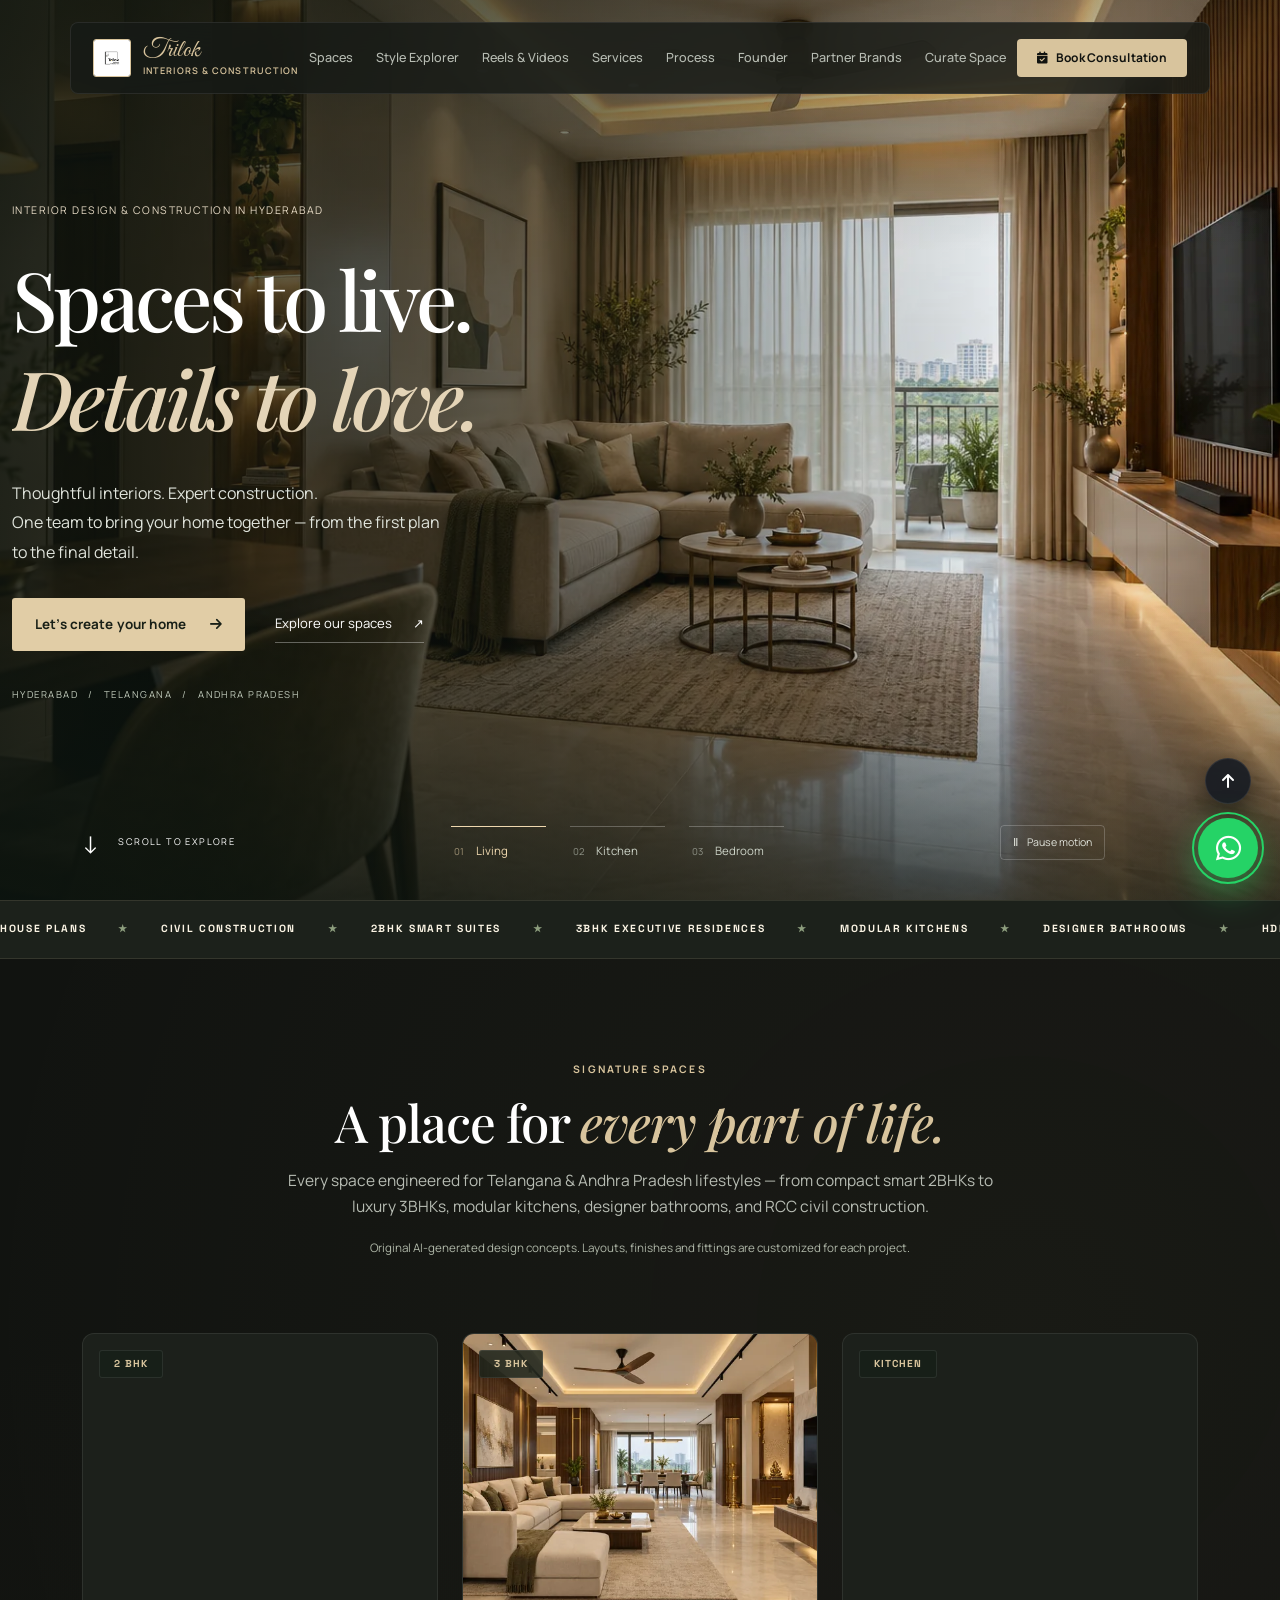
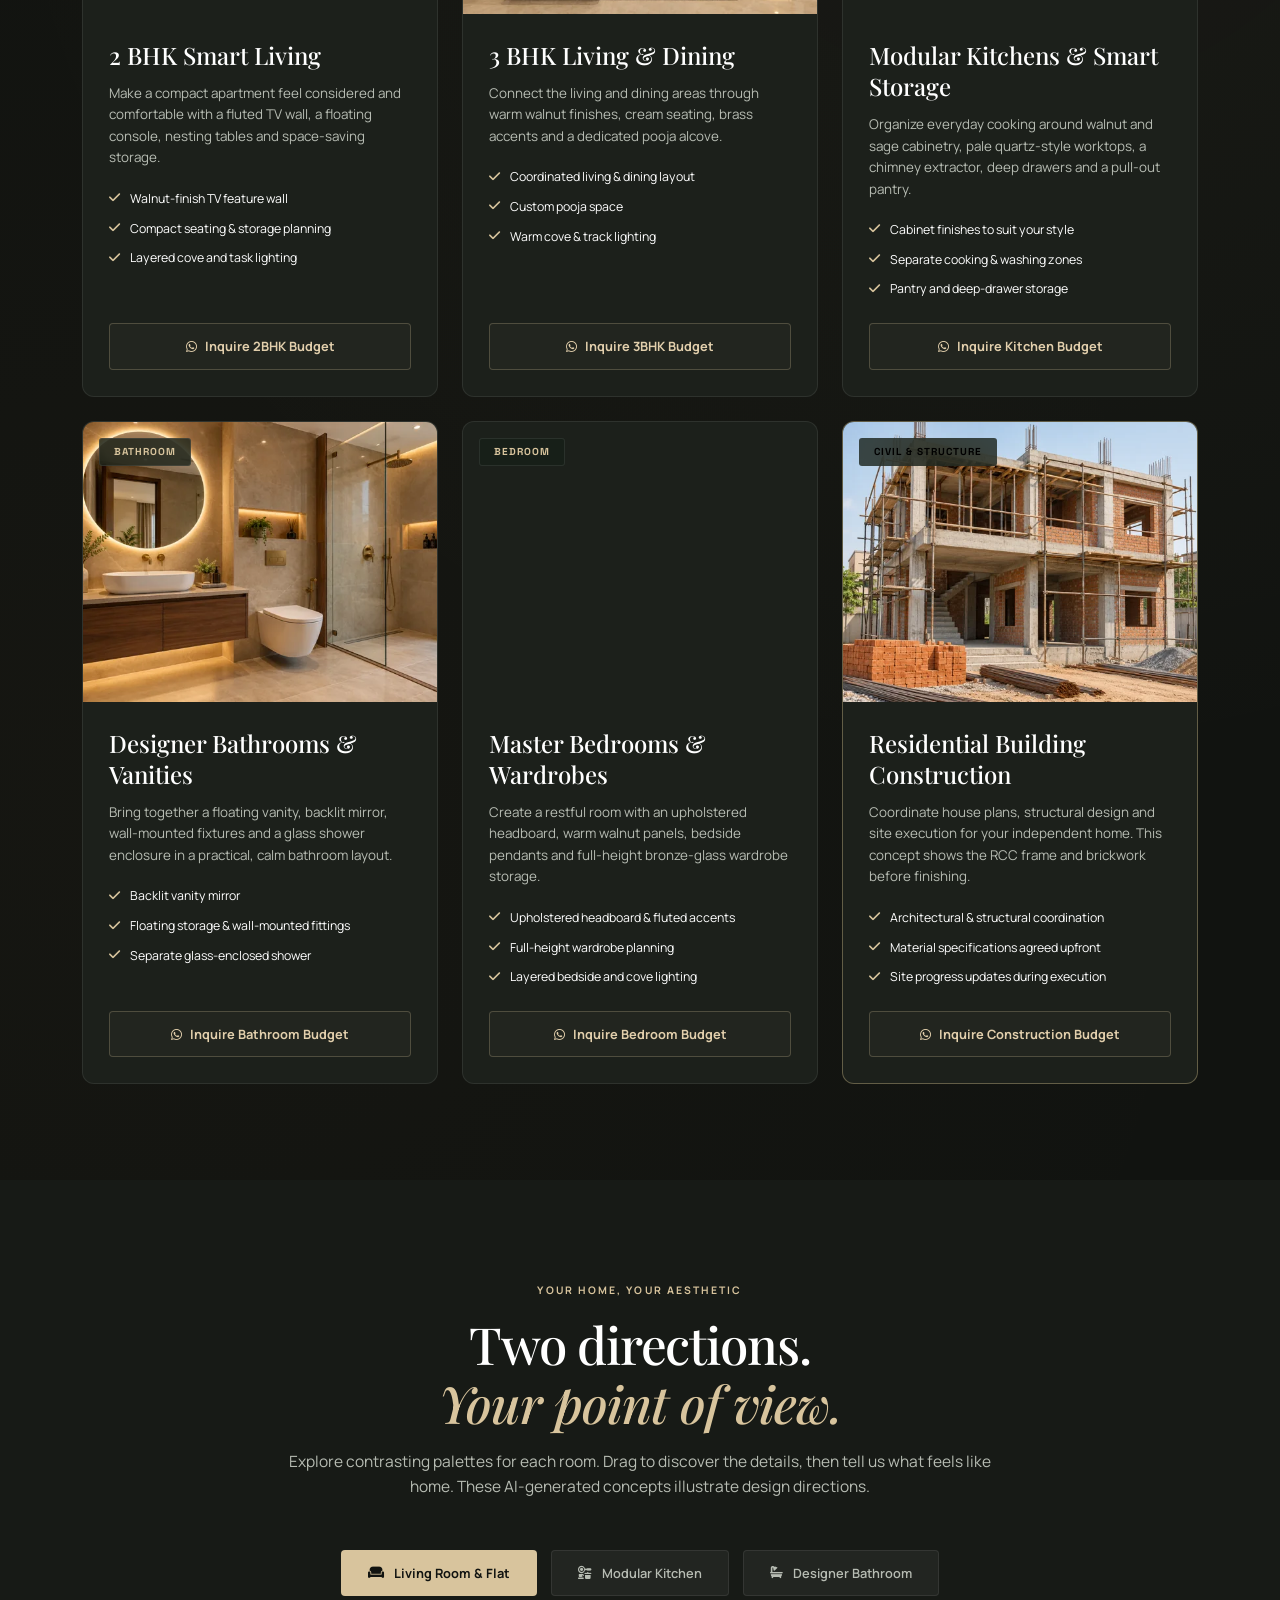
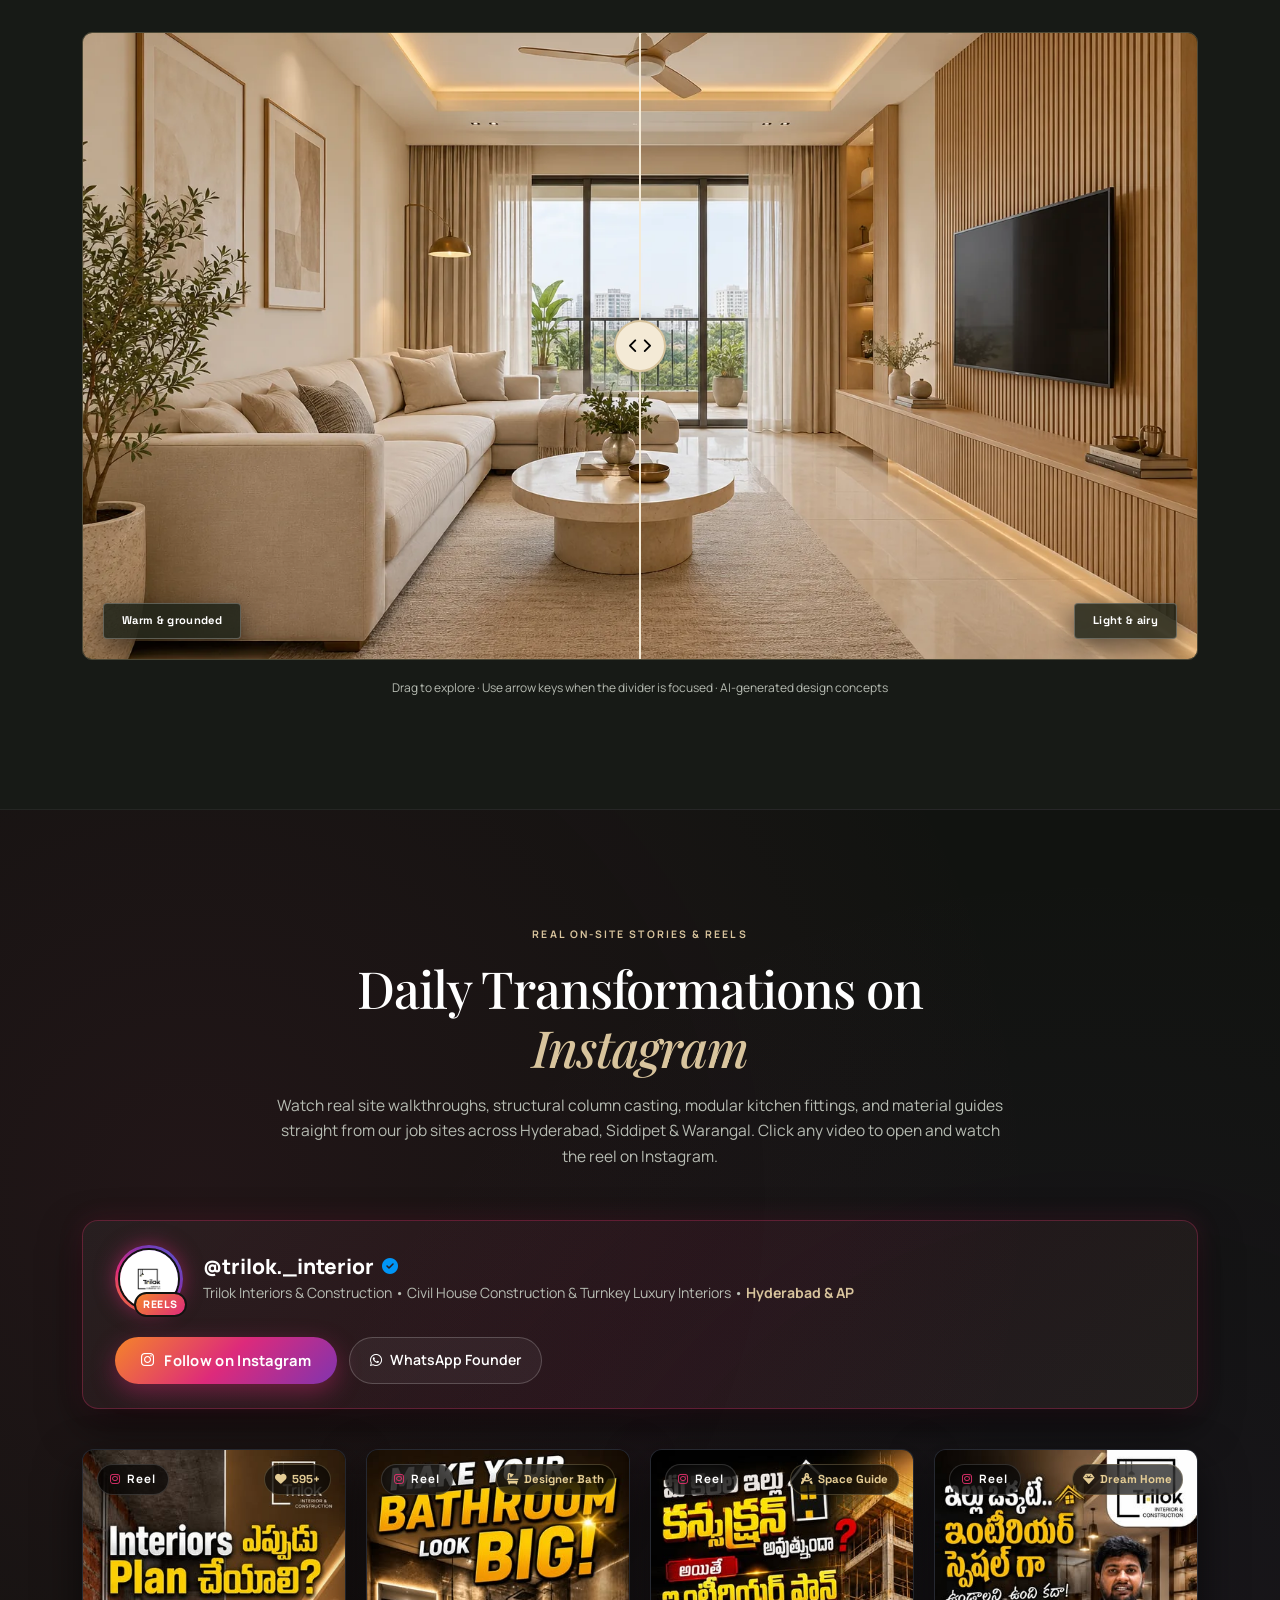
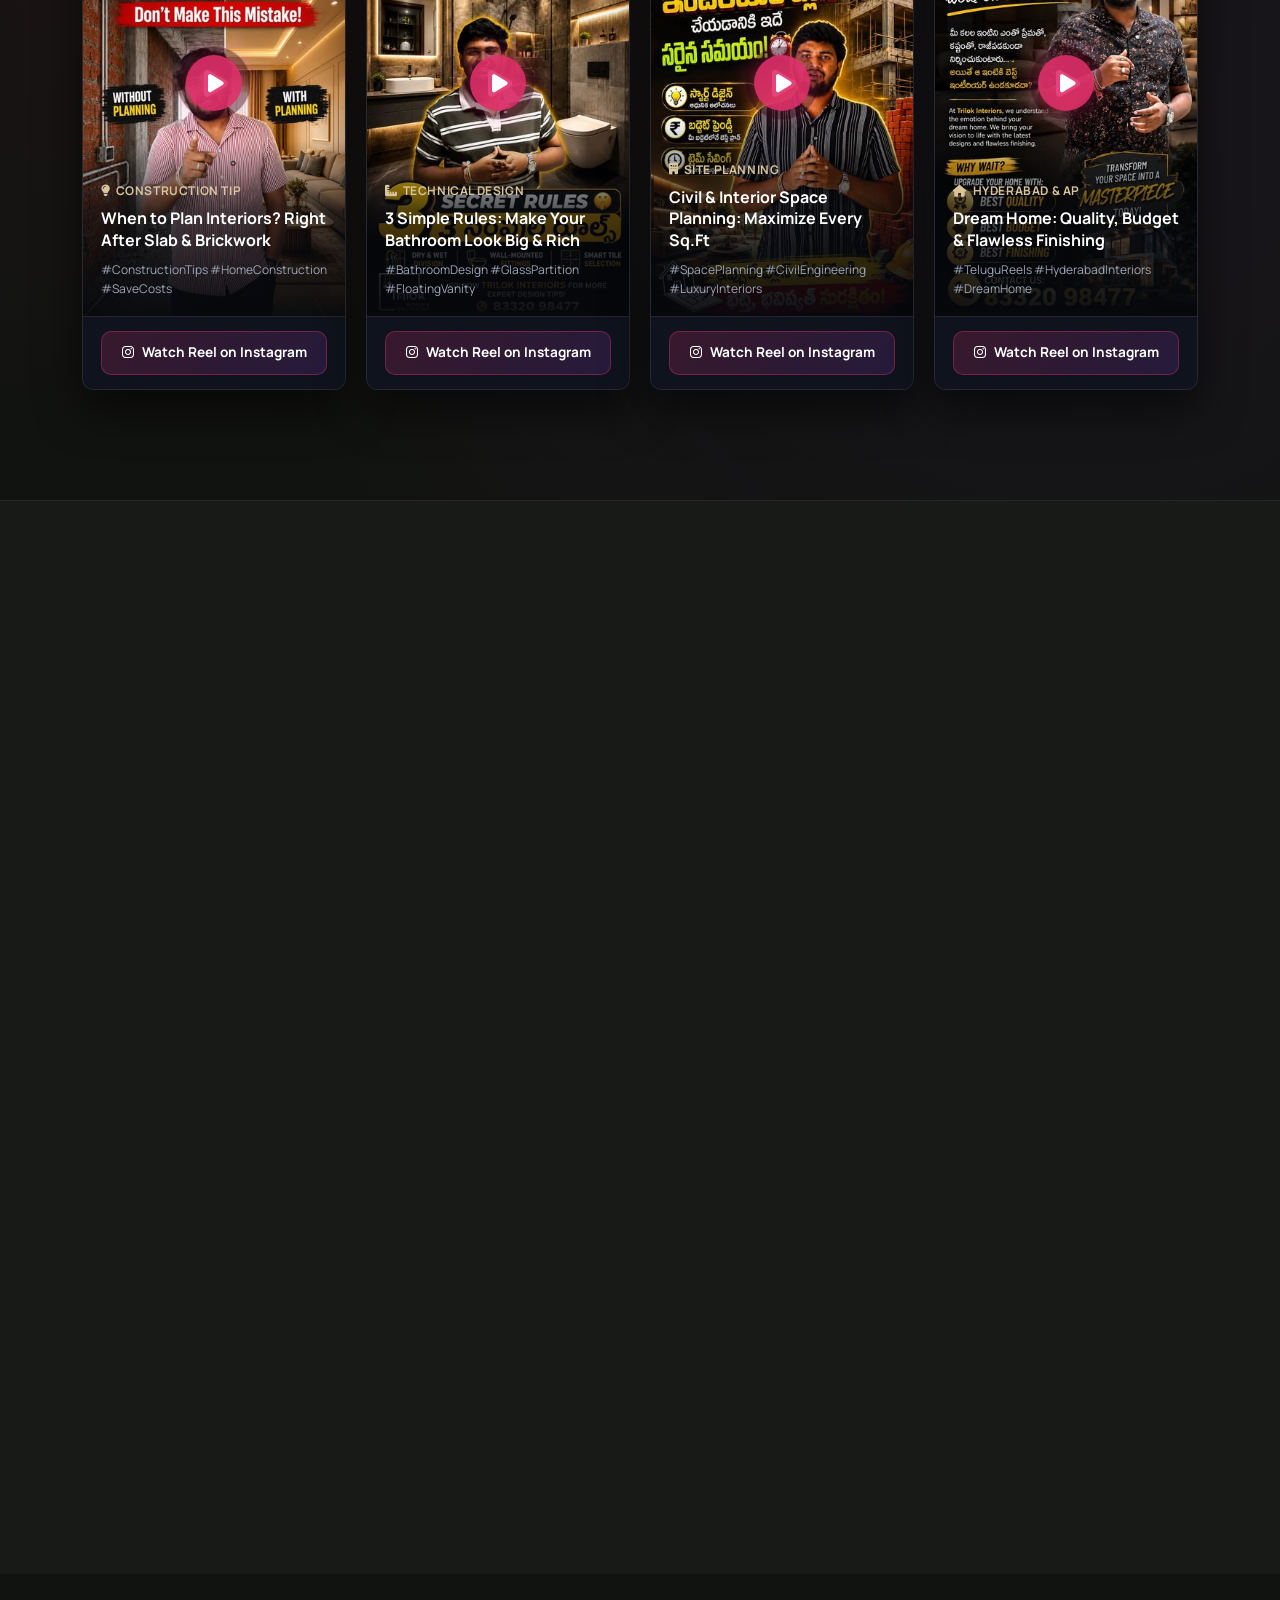
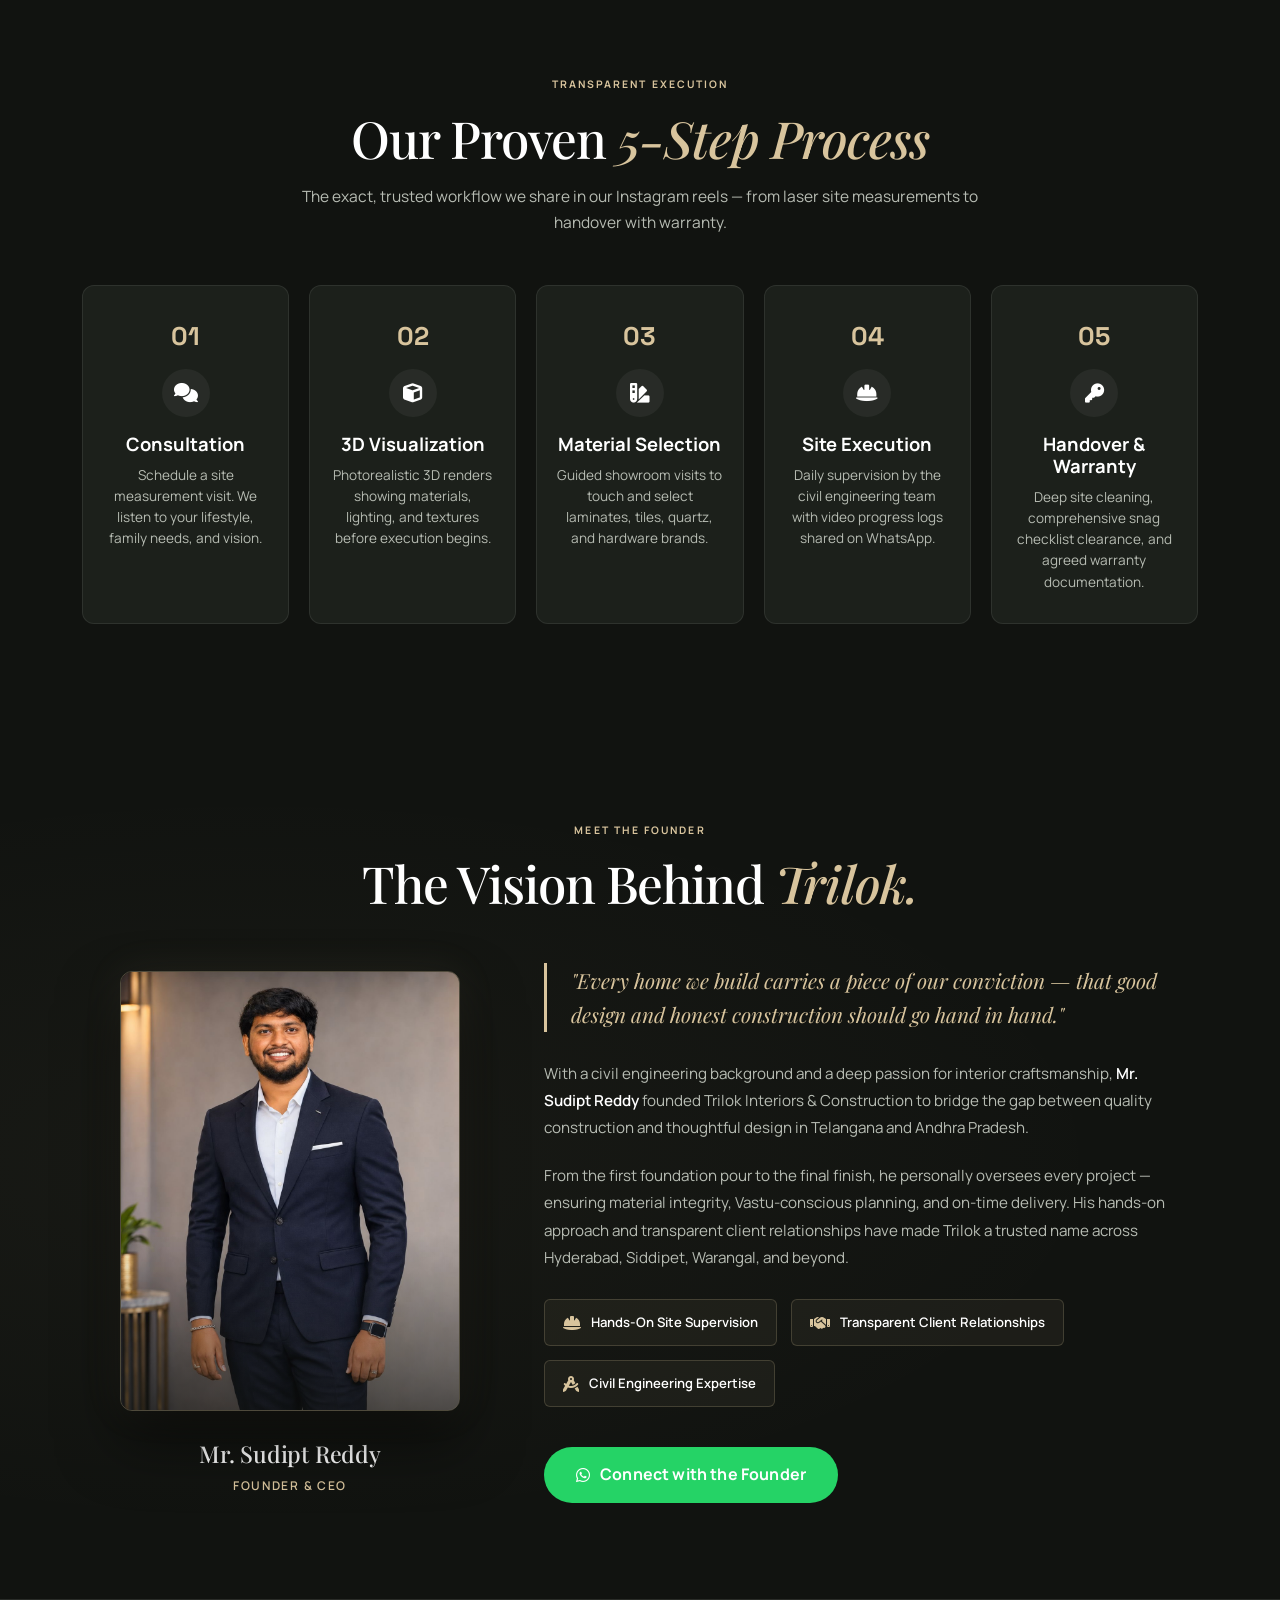
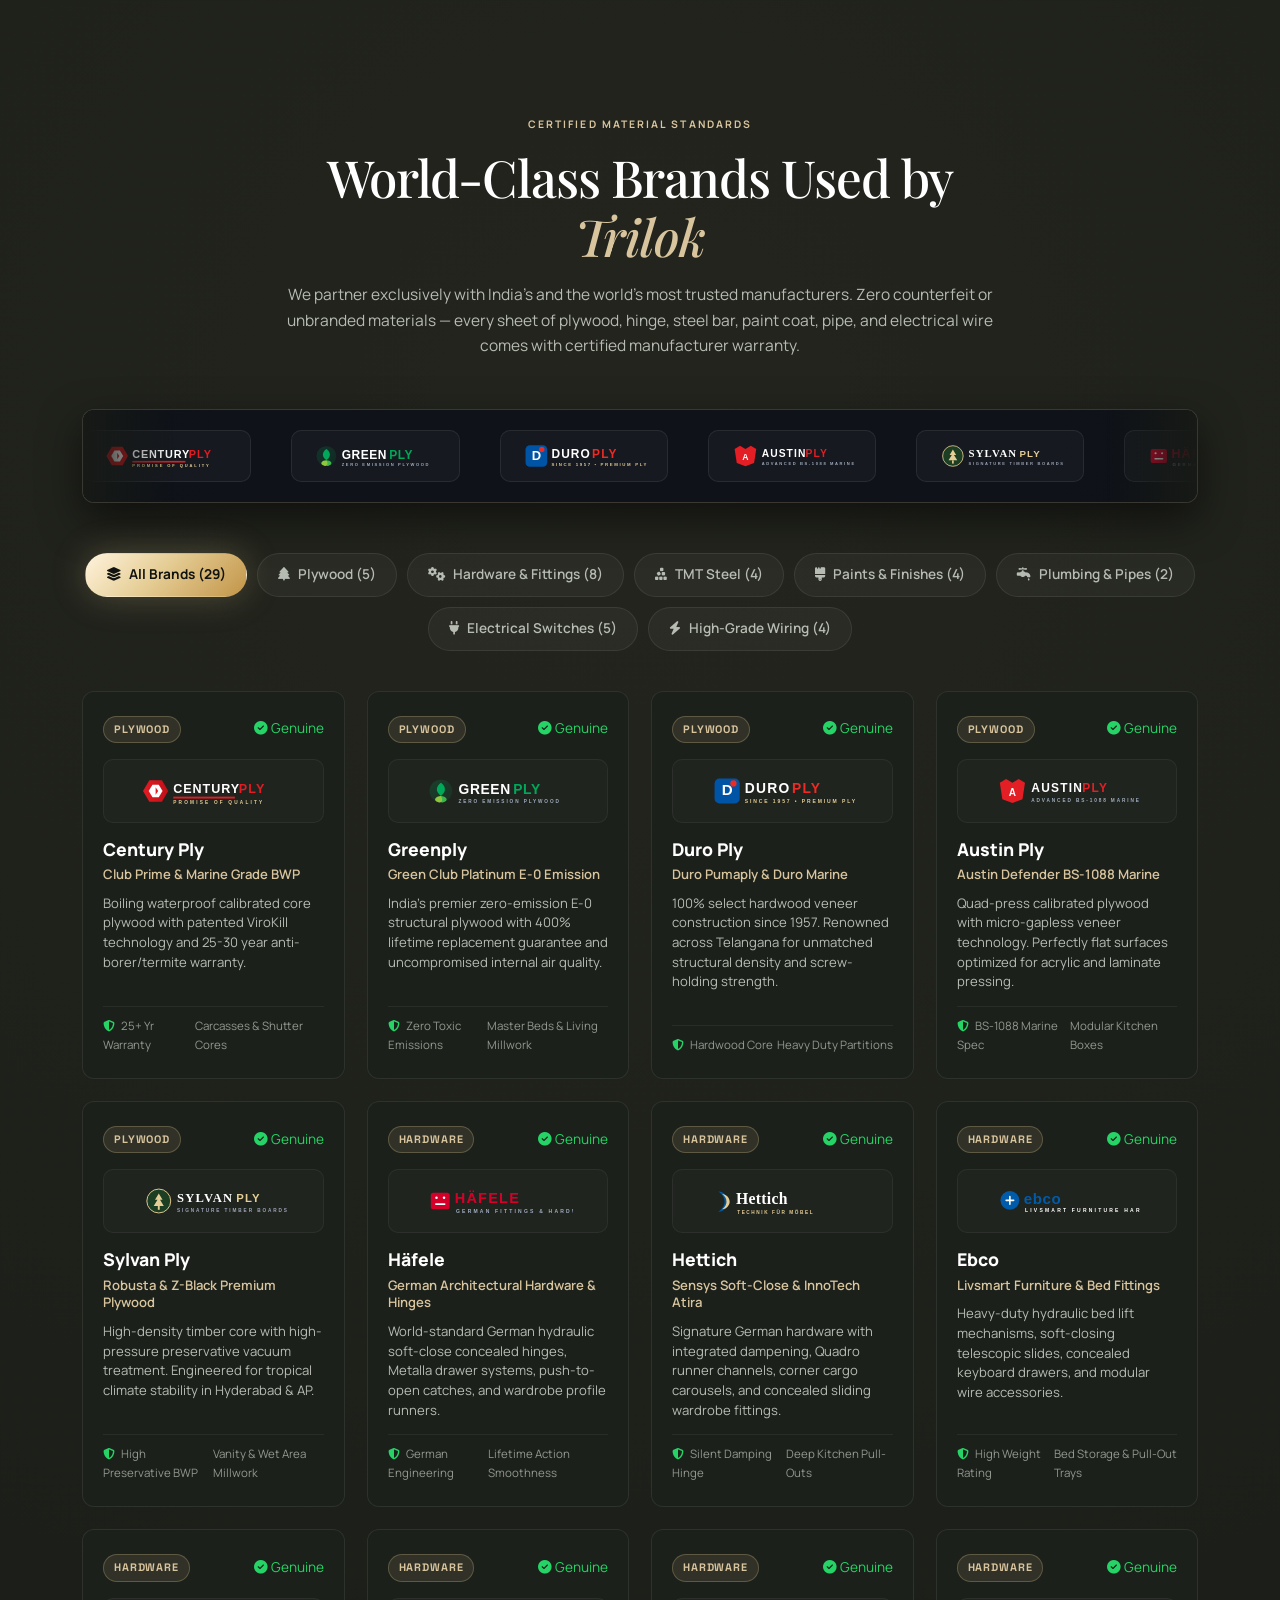
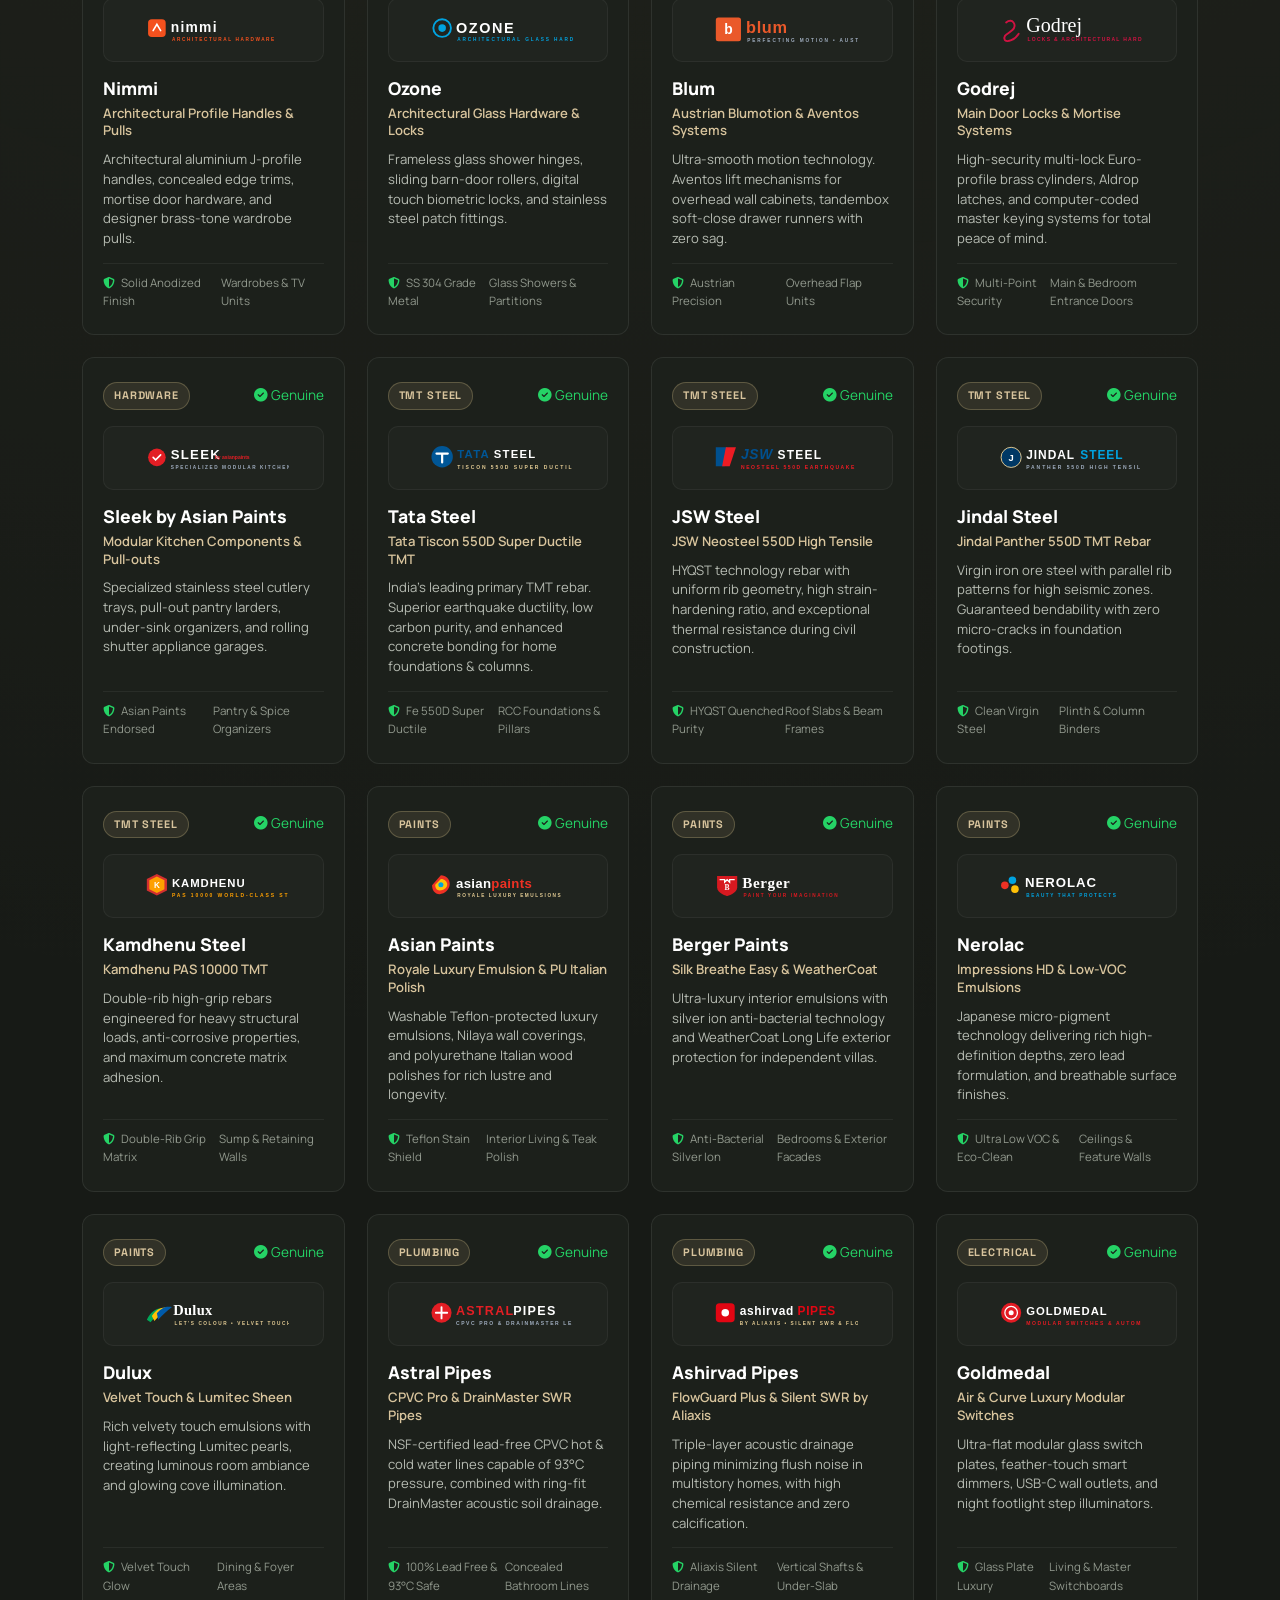
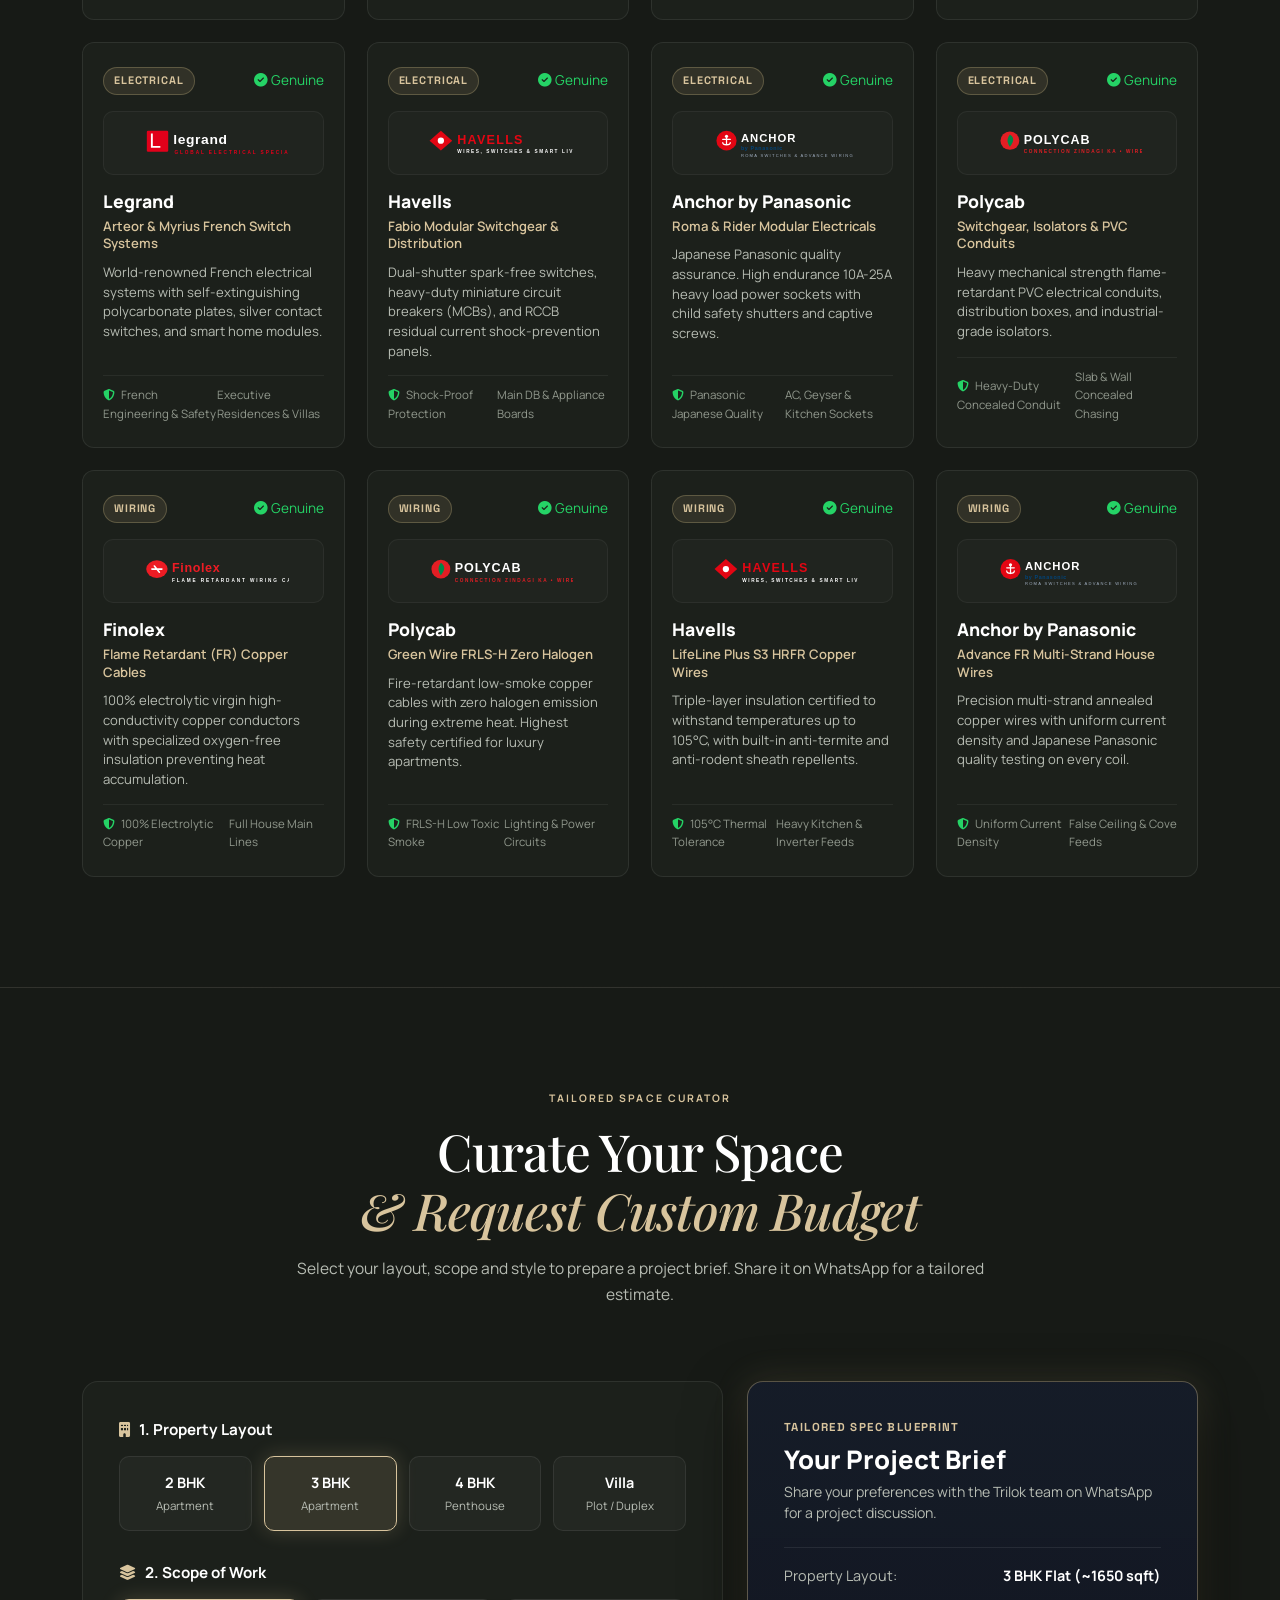
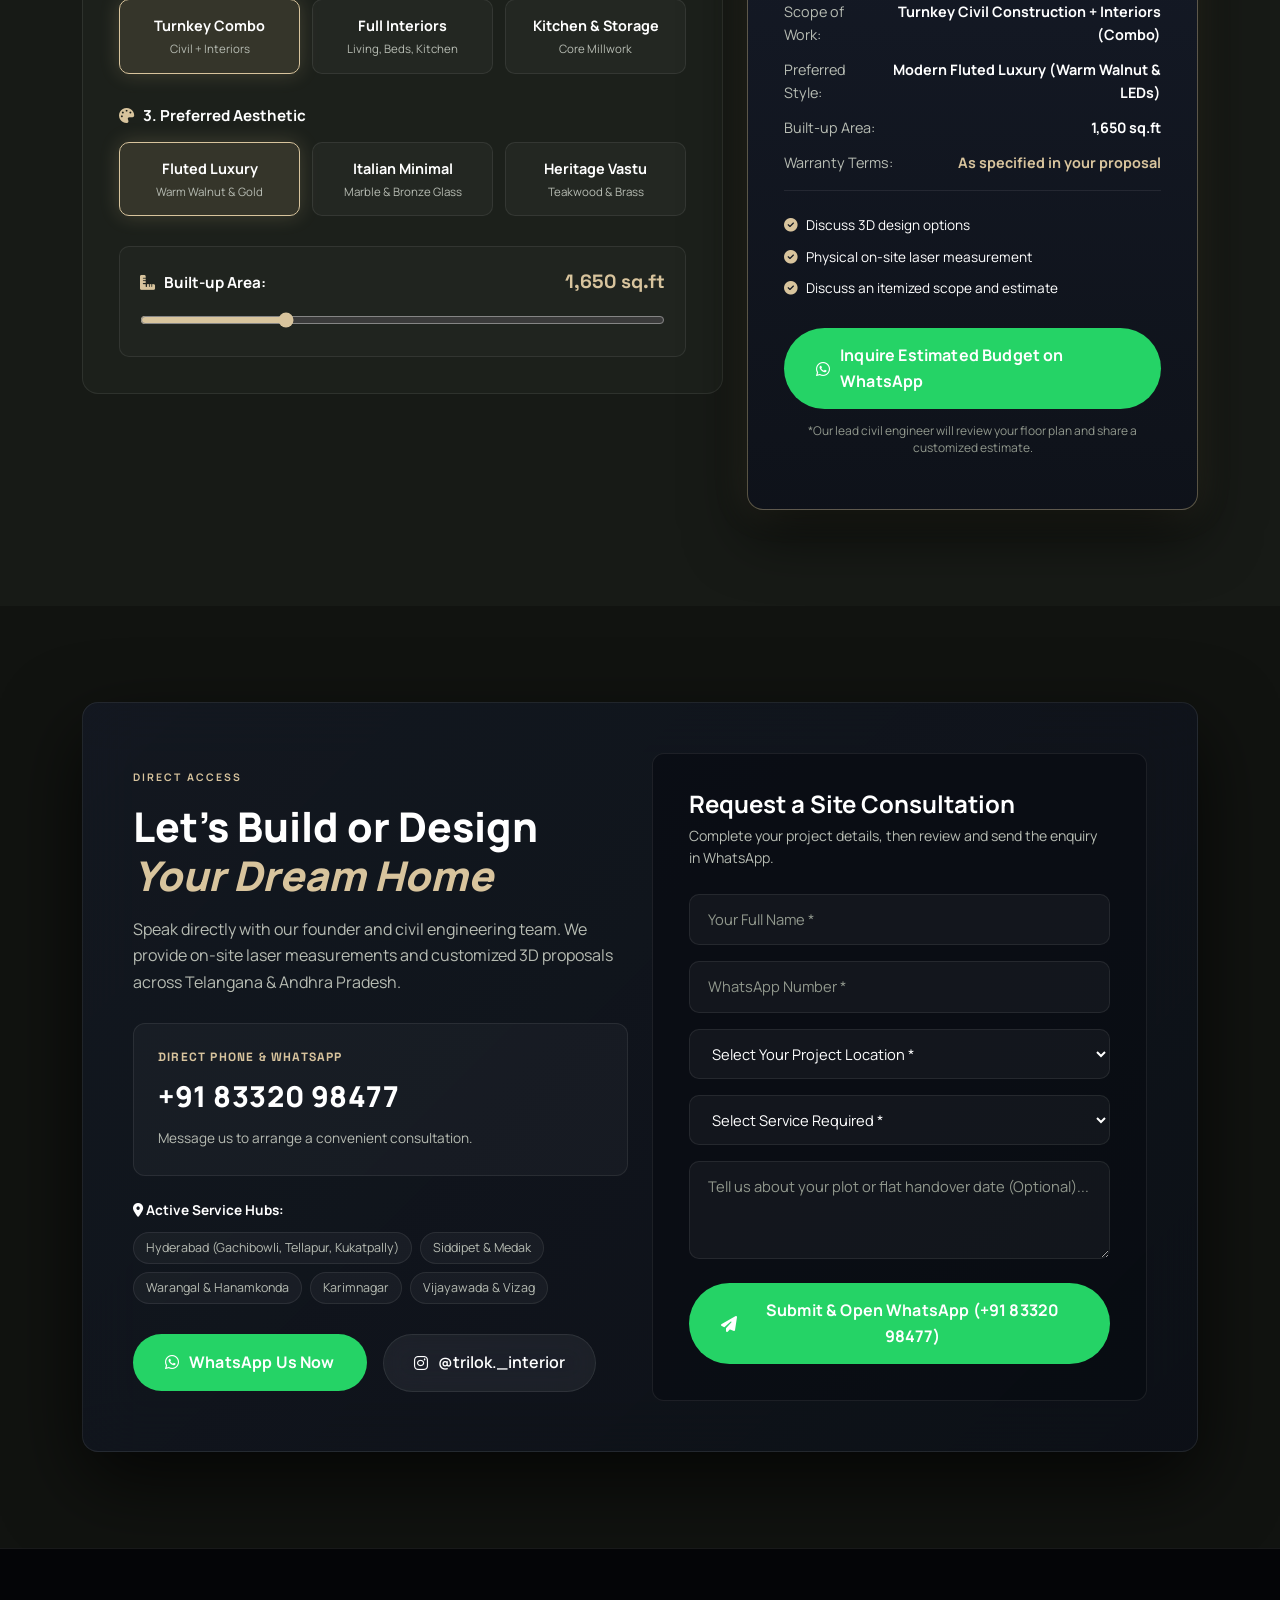
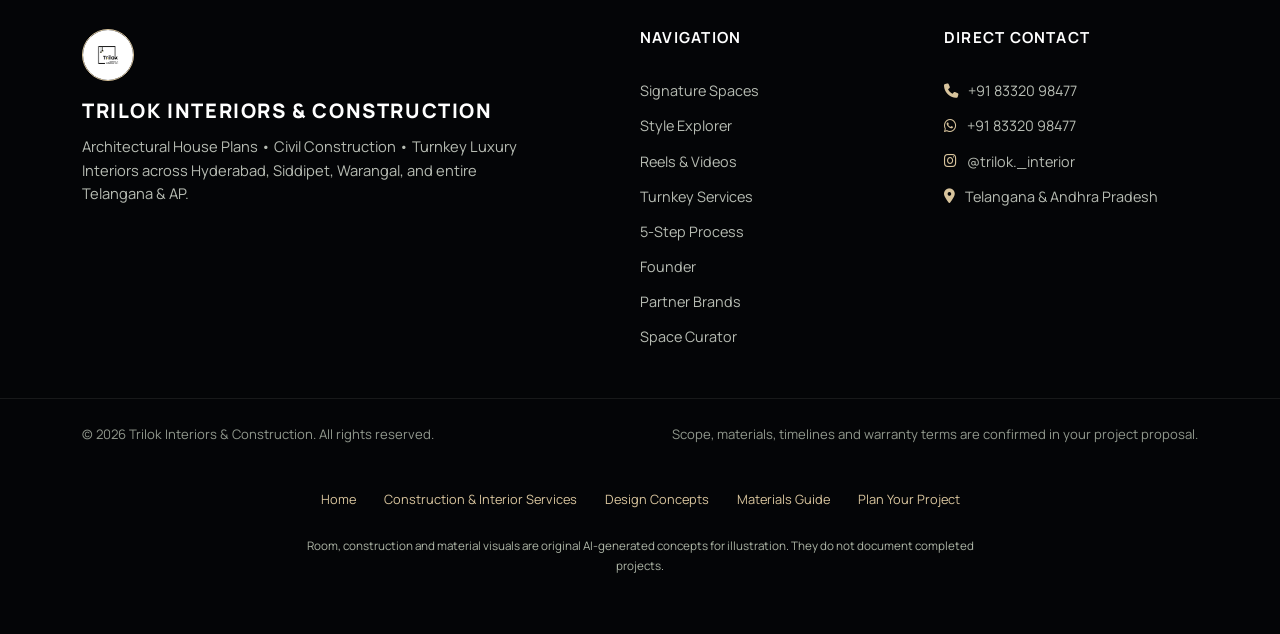
==== commit 0f85c1cf: "Add files via upload" ====
--- a/index.html
+++ b/index.html
@@ -63,9 +63,11 @@
 <nav class="navbar-apple__nav" id="appleNavLinks">
 <a class="navbar-apple__link magnetic-target" href="#spaces">Spaces</a>
 <a class="navbar-apple__link magnetic-target" href="#transformations">Style Explorer</a>
+<a class="navbar-apple__link magnetic-target" href="#instagram">Reels &amp; Videos</a>
 <a class="navbar-apple__link magnetic-target" href="#services">Services</a>
 <a class="navbar-apple__link magnetic-target" href="#process">Process</a>
 <a class="navbar-apple__link magnetic-target" href="#founder">Founder</a>
+<a class="navbar-apple__link magnetic-target" href="#brands">Partner Brands</a>
 <a class="navbar-apple__link magnetic-target" href="#curator">Curate Space</a>
 </nav>
 <div class="navbar-apple__actions">
@@ -386,19 +388,141 @@
 <p class="transform-caption">Drag to explore · Use arrow keys when the divider is focused · AI-generated design concepts</p>
 </div>
 
-<div class="instagram-banner mt-5 reveal-on-scroll">
-<div class="instagram-banner__content">
-<div class="instagram-banner__icon">
-<i class="fa-brands fa-instagram"></i>
-</div>
-<div>
-<h4 class="instagram-banner__title">Follow Our Daily On-Site Transformations on Instagram</h4>
-<p class="instagram-banner__sub">Project Walkthroughs, Site Updates &amp; Material Guides • <strong>@trilok._interior</strong></p>
-</div>
-</div>
-<a class="btn-instagram-visit magnetic-target" href="https://www.instagram.com/trilok._interior/" rel="noopener noreferrer" target="_blank">
-<i class="fa-brands fa-instagram"></i> Watch Reels on Instagram
-        </a>
+</div>
+</div>
+</section>
+
+<section class="section-instagram" id="instagram">
+<div class="container">
+<div class="section-head text-center reveal-on-scroll">
+<span class="section-tag"><i class="fa-brands fa-instagram"></i> Real On-Site Stories &amp; Reels</span>
+<h2 class="section-title">Daily Transformations on <span class="text-gold-shimmer">Instagram</span></h2>
+<p class="section-subtitle">
+Watch real site walkthroughs, structural column casting, modular kitchen fittings, and material guides straight from our job sites across Hyderabad, Siddipet &amp; Warangal. Click any video to open and watch the reel on Instagram.
+</p>
+</div>
+
+<!-- Instagram Profile Live Header -->
+<div class="instagram-profile-header reveal-on-scroll">
+<div class="instagram-profile-left">
+<div class="instagram-avatar-wrap">
+<img src="logo.jpg" alt="Trilok Interiors &amp; Construction" class="instagram-avatar"/>
+<span class="instagram-badge-live">REELS</span>
+</div>
+<div class="instagram-profile-info">
+<h3>@trilok._interior <i class="fa-solid fa-circle-check instagram-verified-check" title="Verified Studio"></i></h3>
+<p>Trilok Interiors &amp; Construction • Civil House Construction &amp; Turnkey Luxury Interiors • <strong>Hyderabad &amp; AP</strong></p>
+</div>
+</div>
+<div class="instagram-profile-actions">
+<a class="btn-instagram-follow magnetic-target" href="https://www.instagram.com/trilok._interior/" rel="noopener noreferrer" target="_blank">
+<i class="fa-brands fa-instagram"></i> Follow on Instagram
+</a>
+<a class="btn-instagram-outline magnetic-target" href="https://wa.me/918332098477?text=Hello%20Trilok%20Team,%20I%20saw%20your%20Instagram%20reels%20and%20want%20to%20discuss%20my%20home%20project" rel="noopener noreferrer" target="_blank">
+<i class="fa-brands fa-whatsapp"></i> WhatsApp Founder
+</a>
+</div>
+</div>
+
+<!-- 4 Featured Reels Grid -->
+<div class="reels-grid">
+
+<!-- Reel 1: When to Plan Interiors (Right After Slab & Brickwork) -->
+<div class="reel-card reveal-on-scroll">
+<a class="reel-media-wrap" href="https://www.instagram.com/reel/DaAkDWPtYVt/?utm_source=ig_web_copy_link" rel="noopener noreferrer" target="_blank" title="Watch on Instagram: When to Plan Home Interiors">
+<img class="reel-thumbnail" src="assets/instagram/reel-daakdwptyvt.jpg" alt="Building your dream home? Don't make the biggest mistake - Plan Interiors Early" loading="lazy" width="360" height="640"/>
+<div class="reel-top-bar">
+<span class="reel-badge-pill"><i class="fa-brands fa-instagram"></i> Reel</span>
+<span class="reel-views-pill"><i class="fa-solid fa-heart"></i> 595+</span>
+</div>
+<div class="reel-center-play">
+<i class="fa-solid fa-play"></i>
+</div>
+<div class="reel-bottom-gradient">
+<span class="reel-location"><i class="fa-solid fa-lightbulb"></i> Construction Tip</span>
+<h3 class="reel-title">When to Plan Interiors? Right After Slab &amp; Brickwork</h3>
+<p class="reel-tags">#ConstructionTips #HomeConstruction #SaveCosts</p>
+</div>
+</a>
+<div class="reel-action-footer">
+<a class="btn-reel-redirect magnetic-target" href="https://www.instagram.com/reel/DaAkDWPtYVt/?utm_source=ig_web_copy_link" rel="noopener noreferrer" target="_blank">
+<i class="fa-brands fa-instagram"></i> Watch Reel on Instagram
+</a>
+</div>
+</div>
+
+<!-- Reel 2: 3 Rules to Make Bathroom Look Big, Rich & Neat -->
+<div class="reel-card reveal-on-scroll">
+<a class="reel-media-wrap" href="https://www.instagram.com/reel/DaZBmNDpnB4/?utm_source=ig_web_copy_link" rel="noopener noreferrer" target="_blank" title="Watch on Instagram: 3 Simple Rules to Make Bathroom Look Big, Rich & Neat">
+<img class="reel-thumbnail" src="assets/instagram/reel-dazbmndpnb4.jpg" alt="Want to make your bathroom look BIG, RICH, and NEAT? 3 Simple Rules" loading="lazy" width="360" height="640"/>
+<div class="reel-top-bar">
+<span class="reel-badge-pill"><i class="fa-brands fa-instagram"></i> Reel</span>
+<span class="reel-views-pill"><i class="fa-solid fa-bath"></i> Designer Bath</span>
+</div>
+<div class="reel-center-play">
+<i class="fa-solid fa-play"></i>
+</div>
+<div class="reel-bottom-gradient">
+<span class="reel-location"><i class="fa-solid fa-ruler-combined"></i> Technical Design</span>
+<h3 class="reel-title">3 Simple Rules: Make Your Bathroom Look Big &amp; Rich</h3>
+<p class="reel-tags">#BathroomDesign #GlassPartition #FloatingVanity</p>
+</div>
+</a>
+<div class="reel-action-footer">
+<a class="btn-reel-redirect magnetic-target" href="https://www.instagram.com/reel/DaZBmNDpnB4/?utm_source=ig_web_copy_link" rel="noopener noreferrer" target="_blank">
+<i class="fa-brands fa-instagram"></i> Watch Reel on Instagram
+</a>
+</div>
+</div>
+
+<!-- Reel 3: Civil Construction & Space Planning -->
+<div class="reel-card reveal-on-scroll">
+<a class="reel-media-wrap" href="https://www.instagram.com/reel/Daxevp-pwi5/?utm_source=ig_web_copy_link" rel="noopener noreferrer" target="_blank" title="Watch on Instagram: Civil & Interior Space Planning">
+<img class="reel-thumbnail" src="assets/instagram/reel-daxevp-pwi5.jpg" alt="Civil Construction & Space Planning - Maximize Every Sq.Ft" loading="lazy" width="360" height="640"/>
+<div class="reel-top-bar">
+<span class="reel-badge-pill"><i class="fa-brands fa-instagram"></i> Reel</span>
+<span class="reel-views-pill"><i class="fa-solid fa-compass-drafting"></i> Space Guide</span>
+</div>
+<div class="reel-center-play">
+<i class="fa-solid fa-play"></i>
+</div>
+<div class="reel-bottom-gradient">
+<span class="reel-location"><i class="fa-solid fa-building"></i> Site Planning</span>
+<h3 class="reel-title">Civil &amp; Interior Space Planning: Maximize Every Sq.Ft</h3>
+<p class="reel-tags">#SpacePlanning #CivilEngineering #LuxuryInteriors</p>
+</div>
+</a>
+<div class="reel-action-footer">
+<a class="btn-reel-redirect magnetic-target" href="https://www.instagram.com/reel/Daxevp-pwi5/?utm_source=ig_web_copy_link" rel="noopener noreferrer" target="_blank">
+<i class="fa-brands fa-instagram"></i> Watch Reel on Instagram
+</a>
+</div>
+</div>
+
+<!-- Reel 4: Dream Home Craftsmanship & Finishing -->
+<div class="reel-card reveal-on-scroll">
+<a class="reel-media-wrap" href="https://www.instagram.com/reel/DajVTiBJR9m/?utm_source=ig_web_copy_link" rel="noopener noreferrer" target="_blank" title="Watch on Instagram: Dream Home Deserves The Best Interiors">
+<img class="reel-thumbnail" src="assets/instagram/reel-dajvtibjr9m.jpg" alt="Your Dream Home Deserves the Best: Quality, Budget & Finishing" loading="lazy" width="360" height="640"/>
+<div class="reel-top-bar">
+<span class="reel-badge-pill"><i class="fa-brands fa-instagram"></i> Reel</span>
+<span class="reel-views-pill"><i class="fa-solid fa-gem"></i> Dream Home</span>
+</div>
+<div class="reel-center-play">
+<i class="fa-solid fa-play"></i>
+</div>
+<div class="reel-bottom-gradient">
+<span class="reel-location"><i class="fa-solid fa-house"></i> Hyderabad &amp; AP</span>
+<h3 class="reel-title">Dream Home: Quality, Budget &amp; Flawless Finishing</h3>
+<p class="reel-tags">#TeluguReels #HyderabadInteriors #DreamHome</p>
+</div>
+</a>
+<div class="reel-action-footer">
+<a class="btn-reel-redirect magnetic-target" href="https://www.instagram.com/reel/DajVTiBJR9m/?utm_source=ig_web_copy_link" rel="noopener noreferrer" target="_blank">
+<i class="fa-brands fa-instagram"></i> Watch Reel on Instagram
+</a>
+</div>
+</div>
+
 </div>
 </div>
 </section>
@@ -481,6 +605,7 @@
 </div>
 </div>
 </section>
+
 
 <section class="section-process" id="process">
 <div class="container">
@@ -574,6 +699,612 @@
 </div>
 </section>
 
+<section class="section-brands" id="brands">
+<div class="container">
+<div class="section-head text-center reveal-on-scroll">
+<span class="section-tag"><i class="fa-solid fa-certificate"></i> Certified Material Standards</span>
+<h2 class="section-title">World-Class Brands Used by <span class="text-gold-shimmer">Trilok</span></h2>
+<p class="section-subtitle">
+We partner exclusively with India's and the world's most trusted manufacturers. Zero counterfeit or unbranded materials — every sheet of plywood, hinge, steel bar, paint coat, pipe, and electrical wire comes with certified manufacturer warranty.
+</p>
+</div>
+
+<div class="brand-ticker-wrap reveal-on-scroll">
+<div class="brand-ticker-track">
+  <div class="brand-ticker-item" title="Century Ply"><img src="assets/brands/centuryply.svg" alt="Century Ply Logo" loading="lazy" width="140" height="38"/></div>
+  <div class="brand-ticker-item" title="Greenply"><img src="assets/brands/greenply.svg" alt="Greenply Logo" loading="lazy" width="140" height="38"/></div>
+  <div class="brand-ticker-item" title="Duro Ply"><img src="assets/brands/duroply.svg" alt="Duro Ply Logo" loading="lazy" width="140" height="38"/></div>
+  <div class="brand-ticker-item" title="Austin Ply"><img src="assets/brands/austinply.svg" alt="Austin Ply Logo" loading="lazy" width="140" height="38"/></div>
+  <div class="brand-ticker-item" title="Sylvan Ply"><img src="assets/brands/sylvanply.svg" alt="Sylvan Ply Logo" loading="lazy" width="140" height="38"/></div>
+  <div class="brand-ticker-item" title="Häfele"><img src="assets/brands/hafele.svg" alt="Häfele Logo" loading="lazy" width="140" height="38"/></div>
+  <div class="brand-ticker-item" title="Hettich"><img src="assets/brands/hettich.svg" alt="Hettich Logo" loading="lazy" width="140" height="38"/></div>
+  <div class="brand-ticker-item" title="Ebco"><img src="assets/brands/ebco.svg" alt="Ebco Logo" loading="lazy" width="140" height="38"/></div>
+  <div class="brand-ticker-item" title="Nimmi"><img src="assets/brands/nimmi.svg" alt="Nimmi Logo" loading="lazy" width="140" height="38"/></div>
+  <div class="brand-ticker-item" title="Ozone"><img src="assets/brands/ozone.svg" alt="Ozone Logo" loading="lazy" width="140" height="38"/></div>
+  <div class="brand-ticker-item" title="Blum"><img src="assets/brands/blum.svg" alt="Blum Logo" loading="lazy" width="140" height="38"/></div>
+  <div class="brand-ticker-item" title="Godrej"><img src="assets/brands/godrej.svg" alt="Godrej Logo" loading="lazy" width="140" height="38"/></div>
+  <div class="brand-ticker-item" title="Sleek by Asian Paints"><img src="assets/brands/sleek.svg" alt="Sleek by Asian Paints Logo" loading="lazy" width="140" height="38"/></div>
+  <div class="brand-ticker-item" title="Tata Steel"><img src="assets/brands/tatasteel.svg" alt="Tata Steel Logo" loading="lazy" width="140" height="38"/></div>
+  <div class="brand-ticker-item" title="JSW Steel"><img src="assets/brands/jswsteel.svg" alt="JSW Steel Logo" loading="lazy" width="140" height="38"/></div>
+  <div class="brand-ticker-item" title="Jindal Steel"><img src="assets/brands/jindalsteel.svg" alt="Jindal Steel Logo" loading="lazy" width="140" height="38"/></div>
+  <div class="brand-ticker-item" title="Kamdhenu Steel"><img src="assets/brands/kamdhenusteel.svg" alt="Kamdhenu Steel Logo" loading="lazy" width="140" height="38"/></div>
+  <div class="brand-ticker-item" title="Asian Paints"><img src="assets/brands/asianpaints.svg" alt="Asian Paints Logo" loading="lazy" width="140" height="38"/></div>
+  <div class="brand-ticker-item" title="Berger Paints"><img src="assets/brands/berger.svg" alt="Berger Paints Logo" loading="lazy" width="140" height="38"/></div>
+  <div class="brand-ticker-item" title="Nerolac"><img src="assets/brands/nerolac.svg" alt="Nerolac Logo" loading="lazy" width="140" height="38"/></div>
+  <div class="brand-ticker-item" title="Dulux"><img src="assets/brands/dulux.svg" alt="Dulux Logo" loading="lazy" width="140" height="38"/></div>
+  <div class="brand-ticker-item" title="Astral Pipes"><img src="assets/brands/astralpipes.svg" alt="Astral Pipes Logo" loading="lazy" width="140" height="38"/></div>
+  <div class="brand-ticker-item" title="Ashirvad Pipes"><img src="assets/brands/ashirvadpipes.svg" alt="Ashirvad Pipes Logo" loading="lazy" width="140" height="38"/></div>
+  <div class="brand-ticker-item" title="Goldmedal"><img src="assets/brands/goldmedal.svg" alt="Goldmedal Logo" loading="lazy" width="140" height="38"/></div>
+  <div class="brand-ticker-item" title="Legrand"><img src="assets/brands/legrand.svg" alt="Legrand Logo" loading="lazy" width="140" height="38"/></div>
+  <div class="brand-ticker-item" title="Havells"><img src="assets/brands/havells.svg" alt="Havells Logo" loading="lazy" width="140" height="38"/></div>
+  <div class="brand-ticker-item" title="Anchor by Panasonic"><img src="assets/brands/anchor.svg" alt="Anchor by Panasonic Logo" loading="lazy" width="140" height="38"/></div>
+  <div class="brand-ticker-item" title="Polycab"><img src="assets/brands/polycab.svg" alt="Polycab Logo" loading="lazy" width="140" height="38"/></div>
+  <div class="brand-ticker-item" title="Finolex"><img src="assets/brands/finolex.svg" alt="Finolex Logo" loading="lazy" width="140" height="38"/></div>
+  <div class="brand-ticker-item" title="Century Ply"><img src="assets/brands/centuryply.svg" alt="Century Ply Logo" loading="lazy" width="140" height="38"/></div>
+  <div class="brand-ticker-item" title="Greenply"><img src="assets/brands/greenply.svg" alt="Greenply Logo" loading="lazy" width="140" height="38"/></div>
+  <div class="brand-ticker-item" title="Duro Ply"><img src="assets/brands/duroply.svg" alt="Duro Ply Logo" loading="lazy" width="140" height="38"/></div>
+  <div class="brand-ticker-item" title="Austin Ply"><img src="assets/brands/austinply.svg" alt="Austin Ply Logo" loading="lazy" width="140" height="38"/></div>
+  <div class="brand-ticker-item" title="Sylvan Ply"><img src="assets/brands/sylvanply.svg" alt="Sylvan Ply Logo" loading="lazy" width="140" height="38"/></div>
+  <div class="brand-ticker-item" title="Häfele"><img src="assets/brands/hafele.svg" alt="Häfele Logo" loading="lazy" width="140" height="38"/></div>
+  <div class="brand-ticker-item" title="Hettich"><img src="assets/brands/hettich.svg" alt="Hettich Logo" loading="lazy" width="140" height="38"/></div>
+  <div class="brand-ticker-item" title="Ebco"><img src="assets/brands/ebco.svg" alt="Ebco Logo" loading="lazy" width="140" height="38"/></div>
+  <div class="brand-ticker-item" title="Nimmi"><img src="assets/brands/nimmi.svg" alt="Nimmi Logo" loading="lazy" width="140" height="38"/></div>
+  <div class="brand-ticker-item" title="Ozone"><img src="assets/brands/ozone.svg" alt="Ozone Logo" loading="lazy" width="140" height="38"/></div>
+  <div class="brand-ticker-item" title="Blum"><img src="assets/brands/blum.svg" alt="Blum Logo" loading="lazy" width="140" height="38"/></div>
+  <div class="brand-ticker-item" title="Godrej"><img src="assets/brands/godrej.svg" alt="Godrej Logo" loading="lazy" width="140" height="38"/></div>
+  <div class="brand-ticker-item" title="Sleek by Asian Paints"><img src="assets/brands/sleek.svg" alt="Sleek by Asian Paints Logo" loading="lazy" width="140" height="38"/></div>
+  <div class="brand-ticker-item" title="Tata Steel"><img src="assets/brands/tatasteel.svg" alt="Tata Steel Logo" loading="lazy" width="140" height="38"/></div>
+  <div class="brand-ticker-item" title="JSW Steel"><img src="assets/brands/jswsteel.svg" alt="JSW Steel Logo" loading="lazy" width="140" height="38"/></div>
+  <div class="brand-ticker-item" title="Jindal Steel"><img src="assets/brands/jindalsteel.svg" alt="Jindal Steel Logo" loading="lazy" width="140" height="38"/></div>
+  <div class="brand-ticker-item" title="Kamdhenu Steel"><img src="assets/brands/kamdhenusteel.svg" alt="Kamdhenu Steel Logo" loading="lazy" width="140" height="38"/></div>
+  <div class="brand-ticker-item" title="Asian Paints"><img src="assets/brands/asianpaints.svg" alt="Asian Paints Logo" loading="lazy" width="140" height="38"/></div>
+  <div class="brand-ticker-item" title="Berger Paints"><img src="assets/brands/berger.svg" alt="Berger Paints Logo" loading="lazy" width="140" height="38"/></div>
+  <div class="brand-ticker-item" title="Nerolac"><img src="assets/brands/nerolac.svg" alt="Nerolac Logo" loading="lazy" width="140" height="38"/></div>
+  <div class="brand-ticker-item" title="Dulux"><img src="assets/brands/dulux.svg" alt="Dulux Logo" loading="lazy" width="140" height="38"/></div>
+  <div class="brand-ticker-item" title="Astral Pipes"><img src="assets/brands/astralpipes.svg" alt="Astral Pipes Logo" loading="lazy" width="140" height="38"/></div>
+  <div class="brand-ticker-item" title="Ashirvad Pipes"><img src="assets/brands/ashirvadpipes.svg" alt="Ashirvad Pipes Logo" loading="lazy" width="140" height="38"/></div>
+  <div class="brand-ticker-item" title="Goldmedal"><img src="assets/brands/goldmedal.svg" alt="Goldmedal Logo" loading="lazy" width="140" height="38"/></div>
+  <div class="brand-ticker-item" title="Legrand"><img src="assets/brands/legrand.svg" alt="Legrand Logo" loading="lazy" width="140" height="38"/></div>
+  <div class="brand-ticker-item" title="Havells"><img src="assets/brands/havells.svg" alt="Havells Logo" loading="lazy" width="140" height="38"/></div>
+  <div class="brand-ticker-item" title="Anchor by Panasonic"><img src="assets/brands/anchor.svg" alt="Anchor by Panasonic Logo" loading="lazy" width="140" height="38"/></div>
+  <div class="brand-ticker-item" title="Polycab"><img src="assets/brands/polycab.svg" alt="Polycab Logo" loading="lazy" width="140" height="38"/></div>
+  <div class="brand-ticker-item" title="Finolex"><img src="assets/brands/finolex.svg" alt="Finolex Logo" loading="lazy" width="140" height="38"/></div>
+</div>
+</div>
+
+
+<!-- Brand Category Filter Buttons -->
+<div class="brand-filters reveal-on-scroll">
+<button class="brand-filter-btn active" data-filter="all"><i class="fa-solid fa-layer-group"></i> All Brands (29)</button>
+<button class="brand-filter-btn" data-filter="plywood"><i class="fa-solid fa-tree"></i> Plywood (5)</button>
+<button class="brand-filter-btn" data-filter="hardware"><i class="fa-solid fa-gears"></i> Hardware &amp; Fittings (8)</button>
+<button class="brand-filter-btn" data-filter="steel"><i class="fa-solid fa-cubes-stacked"></i> TMT Steel (4)</button>
+<button class="brand-filter-btn" data-filter="paints"><i class="fa-solid fa-brush"></i> Paints &amp; Finishes (4)</button>
+<button class="brand-filter-btn" data-filter="plumbing"><i class="fa-solid fa-faucet-drip"></i> Plumbing &amp; Pipes (2)</button>
+<button class="brand-filter-btn" data-filter="electrical"><i class="fa-solid fa-plug"></i> Electrical Switches (5)</button>
+<button class="brand-filter-btn" data-filter="wiring"><i class="fa-solid fa-bolt"></i> High-Grade Wiring (4)</button>
+</div>
+
+<!-- Brands Grid -->
+<div class="brands-grid" id="brandsGrid">
+<div class="brand-card reveal-on-scroll" data-category="plywood">
+  <div class="brand-card__header">
+    <span class="brand-cat-pill">Plywood</span>
+    <span class="brand-verified" title="Certified Brand Partner"><i class="fa-solid fa-circle-check"></i> Genuine</span>
+  </div>
+  <div class="brand-logo-container">
+    <img src="assets/brands/centuryply.svg" alt="Century Ply Logo" class="brand-logo-img" loading="lazy" width="180" height="44"/>
+  </div>
+  <h3 class="brand-card__title">Century Ply</h3>
+  <p class="brand-card__spec">Club Prime & Marine Grade BWP</p>
+  <p class="brand-card__desc">Boiling waterproof calibrated core plywood with patented ViroKill technology and 25-30 year anti-borer/termite warranty.</p>
+  <div class="brand-card__footer">
+    <span><i class="fa-solid fa-shield-halved"></i> 25+ Yr Warranty</span>
+    <span>Carcasses & Shutter Cores</span>
+  </div>
+</div>
+<div class="brand-card reveal-on-scroll" data-category="plywood">
+  <div class="brand-card__header">
+    <span class="brand-cat-pill">Plywood</span>
+    <span class="brand-verified" title="Certified Brand Partner"><i class="fa-solid fa-circle-check"></i> Genuine</span>
+  </div>
+  <div class="brand-logo-container">
+    <img src="assets/brands/greenply.svg" alt="Greenply Logo" class="brand-logo-img" loading="lazy" width="180" height="44"/>
+  </div>
+  <h3 class="brand-card__title">Greenply</h3>
+  <p class="brand-card__spec">Green Club Platinum E-0 Emission</p>
+  <p class="brand-card__desc">India's premier zero-emission E-0 structural plywood with 400% lifetime replacement guarantee and uncompromised internal air quality.</p>
+  <div class="brand-card__footer">
+    <span><i class="fa-solid fa-shield-halved"></i> Zero Toxic Emissions</span>
+    <span>Master Beds & Living Millwork</span>
+  </div>
+</div>
+<div class="brand-card reveal-on-scroll" data-category="plywood">
+  <div class="brand-card__header">
+    <span class="brand-cat-pill">Plywood</span>
+    <span class="brand-verified" title="Certified Brand Partner"><i class="fa-solid fa-circle-check"></i> Genuine</span>
+  </div>
+  <div class="brand-logo-container">
+    <img src="assets/brands/duroply.svg" alt="Duro Ply Logo" class="brand-logo-img" loading="lazy" width="180" height="44"/>
+  </div>
+  <h3 class="brand-card__title">Duro Ply</h3>
+  <p class="brand-card__spec">Duro Pumaply & Duro Marine</p>
+  <p class="brand-card__desc">100% select hardwood veneer construction since 1957. Renowned across Telangana for unmatched structural density and screw-holding strength.</p>
+  <div class="brand-card__footer">
+    <span><i class="fa-solid fa-shield-halved"></i> Hardwood Core</span>
+    <span>Heavy Duty Partitions</span>
+  </div>
+</div>
+<div class="brand-card reveal-on-scroll" data-category="plywood">
+  <div class="brand-card__header">
+    <span class="brand-cat-pill">Plywood</span>
+    <span class="brand-verified" title="Certified Brand Partner"><i class="fa-solid fa-circle-check"></i> Genuine</span>
+  </div>
+  <div class="brand-logo-container">
+    <img src="assets/brands/austinply.svg" alt="Austin Ply Logo" class="brand-logo-img" loading="lazy" width="180" height="44"/>
+  </div>
+  <h3 class="brand-card__title">Austin Ply</h3>
+  <p class="brand-card__spec">Austin Defender BS-1088 Marine</p>
+  <p class="brand-card__desc">Quad-press calibrated plywood with micro-gapless veneer technology. Perfectly flat surfaces optimized for acrylic and laminate pressing.</p>
+  <div class="brand-card__footer">
+    <span><i class="fa-solid fa-shield-halved"></i> BS-1088 Marine Spec</span>
+    <span>Modular Kitchen Boxes</span>
+  </div>
+</div>
+<div class="brand-card reveal-on-scroll" data-category="plywood">
+  <div class="brand-card__header">
+    <span class="brand-cat-pill">Plywood</span>
+    <span class="brand-verified" title="Certified Brand Partner"><i class="fa-solid fa-circle-check"></i> Genuine</span>
+  </div>
+  <div class="brand-logo-container">
+    <img src="assets/brands/sylvanply.svg" alt="Sylvan Ply Logo" class="brand-logo-img" loading="lazy" width="180" height="44"/>
+  </div>
+  <h3 class="brand-card__title">Sylvan Ply</h3>
+  <p class="brand-card__spec">Robusta & Z-Black Premium Plywood</p>
+  <p class="brand-card__desc">High-density timber core with high-pressure preservative vacuum treatment. Engineered for tropical climate stability in Hyderabad & AP.</p>
+  <div class="brand-card__footer">
+    <span><i class="fa-solid fa-shield-halved"></i> High Preservative BWP</span>
+    <span>Vanity & Wet Area Millwork</span>
+  </div>
+</div>
+<div class="brand-card reveal-on-scroll" data-category="hardware">
+  <div class="brand-card__header">
+    <span class="brand-cat-pill">Hardware</span>
+    <span class="brand-verified" title="Certified Brand Partner"><i class="fa-solid fa-circle-check"></i> Genuine</span>
+  </div>
+  <div class="brand-logo-container">
+    <img src="assets/brands/hafele.svg" alt="Häfele Logo" class="brand-logo-img" loading="lazy" width="180" height="44"/>
+  </div>
+  <h3 class="brand-card__title">Häfele</h3>
+  <p class="brand-card__spec">German Architectural Hardware & Hinges</p>
+  <p class="brand-card__desc">World-standard German hydraulic soft-close concealed hinges, Metalla drawer systems, push-to-open catches, and wardrobe profile runners.</p>
+  <div class="brand-card__footer">
+    <span><i class="fa-solid fa-shield-halved"></i> German Engineering</span>
+    <span>Lifetime Action Smoothness</span>
+  </div>
+</div>
+<div class="brand-card reveal-on-scroll" data-category="hardware">
+  <div class="brand-card__header">
+    <span class="brand-cat-pill">Hardware</span>
+    <span class="brand-verified" title="Certified Brand Partner"><i class="fa-solid fa-circle-check"></i> Genuine</span>
+  </div>
+  <div class="brand-logo-container">
+    <img src="assets/brands/hettich.svg" alt="Hettich Logo" class="brand-logo-img" loading="lazy" width="180" height="44"/>
+  </div>
+  <h3 class="brand-card__title">Hettich</h3>
+  <p class="brand-card__spec">Sensys Soft-Close & InnoTech Atira</p>
+  <p class="brand-card__desc">Signature German hardware with integrated dampening, Quadro runner channels, corner cargo carousels, and concealed sliding wardrobe fittings.</p>
+  <div class="brand-card__footer">
+    <span><i class="fa-solid fa-shield-halved"></i> Silent Damping Hinge</span>
+    <span>Deep Kitchen Pull-Outs</span>
+  </div>
+</div>
+<div class="brand-card reveal-on-scroll" data-category="hardware">
+  <div class="brand-card__header">
+    <span class="brand-cat-pill">Hardware</span>
+    <span class="brand-verified" title="Certified Brand Partner"><i class="fa-solid fa-circle-check"></i> Genuine</span>
+  </div>
+  <div class="brand-logo-container">
+    <img src="assets/brands/ebco.svg" alt="Ebco Logo" class="brand-logo-img" loading="lazy" width="180" height="44"/>
+  </div>
+  <h3 class="brand-card__title">Ebco</h3>
+  <p class="brand-card__spec">Livsmart Furniture & Bed Fittings</p>
+  <p class="brand-card__desc">Heavy-duty hydraulic bed lift mechanisms, soft-closing telescopic slides, concealed keyboard drawers, and modular wire accessories.</p>
+  <div class="brand-card__footer">
+    <span><i class="fa-solid fa-shield-halved"></i> High Weight Rating</span>
+    <span>Bed Storage & Pull-Out Trays</span>
+  </div>
+</div>
+<div class="brand-card reveal-on-scroll" data-category="hardware">
+  <div class="brand-card__header">
+    <span class="brand-cat-pill">Hardware</span>
+    <span class="brand-verified" title="Certified Brand Partner"><i class="fa-solid fa-circle-check"></i> Genuine</span>
+  </div>
+  <div class="brand-logo-container">
+    <img src="assets/brands/nimmi.svg" alt="Nimmi Logo" class="brand-logo-img" loading="lazy" width="180" height="44"/>
+  </div>
+  <h3 class="brand-card__title">Nimmi</h3>
+  <p class="brand-card__spec">Architectural Profile Handles & Pulls</p>
+  <p class="brand-card__desc">Architectural aluminium J-profile handles, concealed edge trims, mortise door hardware, and designer brass-tone wardrobe pulls.</p>
+  <div class="brand-card__footer">
+    <span><i class="fa-solid fa-shield-halved"></i> Solid Anodized Finish</span>
+    <span>Wardrobes & TV Units</span>
+  </div>
+</div>
+<div class="brand-card reveal-on-scroll" data-category="hardware">
+  <div class="brand-card__header">
+    <span class="brand-cat-pill">Hardware</span>
+    <span class="brand-verified" title="Certified Brand Partner"><i class="fa-solid fa-circle-check"></i> Genuine</span>
+  </div>
+  <div class="brand-logo-container">
+    <img src="assets/brands/ozone.svg" alt="Ozone Logo" class="brand-logo-img" loading="lazy" width="180" height="44"/>
+  </div>
+  <h3 class="brand-card__title">Ozone</h3>
+  <p class="brand-card__spec">Architectural Glass Hardware & Locks</p>
+  <p class="brand-card__desc">Frameless glass shower hinges, sliding barn-door rollers, digital touch biometric locks, and stainless steel patch fittings.</p>
+  <div class="brand-card__footer">
+    <span><i class="fa-solid fa-shield-halved"></i> SS 304 Grade Metal</span>
+    <span>Glass Showers & Partitions</span>
+  </div>
+</div>
+<div class="brand-card reveal-on-scroll" data-category="hardware">
+  <div class="brand-card__header">
+    <span class="brand-cat-pill">Hardware</span>
+    <span class="brand-verified" title="Certified Brand Partner"><i class="fa-solid fa-circle-check"></i> Genuine</span>
+  </div>
+  <div class="brand-logo-container">
+    <img src="assets/brands/blum.svg" alt="Blum Logo" class="brand-logo-img" loading="lazy" width="180" height="44"/>
+  </div>
+  <h3 class="brand-card__title">Blum</h3>
+  <p class="brand-card__spec">Austrian Blumotion & Aventos Systems</p>
+  <p class="brand-card__desc">Ultra-smooth motion technology. Aventos lift mechanisms for overhead wall cabinets, tandembox soft-close drawer runners with zero sag.</p>
+  <div class="brand-card__footer">
+    <span><i class="fa-solid fa-shield-halved"></i> Austrian Precision</span>
+    <span>Overhead Flap Units</span>
+  </div>
+</div>
+<div class="brand-card reveal-on-scroll" data-category="hardware">
+  <div class="brand-card__header">
+    <span class="brand-cat-pill">Hardware</span>
+    <span class="brand-verified" title="Certified Brand Partner"><i class="fa-solid fa-circle-check"></i> Genuine</span>
+  </div>
+  <div class="brand-logo-container">
+    <img src="assets/brands/godrej.svg" alt="Godrej Logo" class="brand-logo-img" loading="lazy" width="180" height="44"/>
+  </div>
+  <h3 class="brand-card__title">Godrej</h3>
+  <p class="brand-card__spec">Main Door Locks & Mortise Systems</p>
+  <p class="brand-card__desc">High-security multi-lock Euro-profile brass cylinders, Aldrop latches, and computer-coded master keying systems for total peace of mind.</p>
+  <div class="brand-card__footer">
+    <span><i class="fa-solid fa-shield-halved"></i> Multi-Point Security</span>
+    <span>Main & Bedroom Entrance Doors</span>
+  </div>
+</div>
+<div class="brand-card reveal-on-scroll" data-category="hardware">
+  <div class="brand-card__header">
+    <span class="brand-cat-pill">Hardware</span>
+    <span class="brand-verified" title="Certified Brand Partner"><i class="fa-solid fa-circle-check"></i> Genuine</span>
+  </div>
+  <div class="brand-logo-container">
+    <img src="assets/brands/sleek.svg" alt="Sleek by Asian Paints Logo" class="brand-logo-img" loading="lazy" width="180" height="44"/>
+  </div>
+  <h3 class="brand-card__title">Sleek by Asian Paints</h3>
+  <p class="brand-card__spec">Modular Kitchen Components & Pull-outs</p>
+  <p class="brand-card__desc">Specialized stainless steel cutlery trays, pull-out pantry larders, under-sink organizers, and rolling shutter appliance garages.</p>
+  <div class="brand-card__footer">
+    <span><i class="fa-solid fa-shield-halved"></i> Asian Paints Endorsed</span>
+    <span>Pantry & Spice Organizers</span>
+  </div>
+</div>
+<div class="brand-card reveal-on-scroll" data-category="steel">
+  <div class="brand-card__header">
+    <span class="brand-cat-pill">TMT Steel</span>
+    <span class="brand-verified" title="Certified Brand Partner"><i class="fa-solid fa-circle-check"></i> Genuine</span>
+  </div>
+  <div class="brand-logo-container">
+    <img src="assets/brands/tatasteel.svg" alt="Tata Steel Logo" class="brand-logo-img" loading="lazy" width="180" height="44"/>
+  </div>
+  <h3 class="brand-card__title">Tata Steel</h3>
+  <p class="brand-card__spec">Tata Tiscon 550D Super Ductile TMT</p>
+  <p class="brand-card__desc">India's leading primary TMT rebar. Superior earthquake ductility, low carbon purity, and enhanced concrete bonding for home foundations & columns.</p>
+  <div class="brand-card__footer">
+    <span><i class="fa-solid fa-shield-halved"></i> Fe 550D Super Ductile</span>
+    <span>RCC Foundations & Pillars</span>
+  </div>
+</div>
+<div class="brand-card reveal-on-scroll" data-category="steel">
+  <div class="brand-card__header">
+    <span class="brand-cat-pill">TMT Steel</span>
+    <span class="brand-verified" title="Certified Brand Partner"><i class="fa-solid fa-circle-check"></i> Genuine</span>
+  </div>
+  <div class="brand-logo-container">
+    <img src="assets/brands/jswsteel.svg" alt="JSW Steel Logo" class="brand-logo-img" loading="lazy" width="180" height="44"/>
+  </div>
+  <h3 class="brand-card__title">JSW Steel</h3>
+  <p class="brand-card__spec">JSW Neosteel 550D High Tensile</p>
+  <p class="brand-card__desc">HYQST technology rebar with uniform rib geometry, high strain-hardening ratio, and exceptional thermal resistance during civil construction.</p>
+  <div class="brand-card__footer">
+    <span><i class="fa-solid fa-shield-halved"></i> HYQST Quenched Purity</span>
+    <span>Roof Slabs & Beam Frames</span>
+  </div>
+</div>
+<div class="brand-card reveal-on-scroll" data-category="steel">
+  <div class="brand-card__header">
+    <span class="brand-cat-pill">TMT Steel</span>
+    <span class="brand-verified" title="Certified Brand Partner"><i class="fa-solid fa-circle-check"></i> Genuine</span>
+  </div>
+  <div class="brand-logo-container">
+    <img src="assets/brands/jindalsteel.svg" alt="Jindal Steel Logo" class="brand-logo-img" loading="lazy" width="180" height="44"/>
+  </div>
+  <h3 class="brand-card__title">Jindal Steel</h3>
+  <p class="brand-card__spec">Jindal Panther 550D TMT Rebar</p>
+  <p class="brand-card__desc">Virgin iron ore steel with parallel rib patterns for high seismic zones. Guaranteed bendability with zero micro-cracks in foundation footings.</p>
+  <div class="brand-card__footer">
+    <span><i class="fa-solid fa-shield-halved"></i> Clean Virgin Steel</span>
+    <span>Plinth & Column Binders</span>
+  </div>
+</div>
+<div class="brand-card reveal-on-scroll" data-category="steel">
+  <div class="brand-card__header">
+    <span class="brand-cat-pill">TMT Steel</span>
+    <span class="brand-verified" title="Certified Brand Partner"><i class="fa-solid fa-circle-check"></i> Genuine</span>
+  </div>
+  <div class="brand-logo-container">
+    <img src="assets/brands/kamdhenusteel.svg" alt="Kamdhenu Steel Logo" class="brand-logo-img" loading="lazy" width="180" height="44"/>
+  </div>
+  <h3 class="brand-card__title">Kamdhenu Steel</h3>
+  <p class="brand-card__spec">Kamdhenu PAS 10000 TMT</p>
+  <p class="brand-card__desc">Double-rib high-grip rebars engineered for heavy structural loads, anti-corrosive properties, and maximum concrete matrix adhesion.</p>
+  <div class="brand-card__footer">
+    <span><i class="fa-solid fa-shield-halved"></i> Double-Rib Grip Matrix</span>
+    <span>Sump & Retaining Walls</span>
+  </div>
+</div>
+<div class="brand-card reveal-on-scroll" data-category="paints">
+  <div class="brand-card__header">
+    <span class="brand-cat-pill">Paints</span>
+    <span class="brand-verified" title="Certified Brand Partner"><i class="fa-solid fa-circle-check"></i> Genuine</span>
+  </div>
+  <div class="brand-logo-container">
+    <img src="assets/brands/asianpaints.svg" alt="Asian Paints Logo" class="brand-logo-img" loading="lazy" width="180" height="44"/>
+  </div>
+  <h3 class="brand-card__title">Asian Paints</h3>
+  <p class="brand-card__spec">Royale Luxury Emulsion & PU Italian Polish</p>
+  <p class="brand-card__desc">Washable Teflon-protected luxury emulsions, Nilaya wall coverings, and polyurethane Italian wood polishes for rich lustre and longevity.</p>
+  <div class="brand-card__footer">
+    <span><i class="fa-solid fa-shield-halved"></i> Teflon Stain Shield</span>
+    <span>Interior Living & Teak Polish</span>
+  </div>
+</div>
+<div class="brand-card reveal-on-scroll" data-category="paints">
+  <div class="brand-card__header">
+    <span class="brand-cat-pill">Paints</span>
+    <span class="brand-verified" title="Certified Brand Partner"><i class="fa-solid fa-circle-check"></i> Genuine</span>
+  </div>
+  <div class="brand-logo-container">
+    <img src="assets/brands/berger.svg" alt="Berger Paints Logo" class="brand-logo-img" loading="lazy" width="180" height="44"/>
+  </div>
+  <h3 class="brand-card__title">Berger Paints</h3>
+  <p class="brand-card__spec">Silk Breathe Easy & WeatherCoat</p>
+  <p class="brand-card__desc">Ultra-luxury interior emulsions with silver ion anti-bacterial technology and WeatherCoat Long Life exterior protection for independent villas.</p>
+  <div class="brand-card__footer">
+    <span><i class="fa-solid fa-shield-halved"></i> Anti-Bacterial Silver Ion</span>
+    <span>Bedrooms & Exterior Facades</span>
+  </div>
+</div>
+<div class="brand-card reveal-on-scroll" data-category="paints">
+  <div class="brand-card__header">
+    <span class="brand-cat-pill">Paints</span>
+    <span class="brand-verified" title="Certified Brand Partner"><i class="fa-solid fa-circle-check"></i> Genuine</span>
+  </div>
+  <div class="brand-logo-container">
+    <img src="assets/brands/nerolac.svg" alt="Nerolac Logo" class="brand-logo-img" loading="lazy" width="180" height="44"/>
+  </div>
+  <h3 class="brand-card__title">Nerolac</h3>
+  <p class="brand-card__spec">Impressions HD & Low-VOC Emulsions</p>
+  <p class="brand-card__desc">Japanese micro-pigment technology delivering rich high-definition depths, zero lead formulation, and breathable surface finishes.</p>
+  <div class="brand-card__footer">
+    <span><i class="fa-solid fa-shield-halved"></i> Ultra Low VOC & Eco-Clean</span>
+    <span>Ceilings & Feature Walls</span>
+  </div>
+</div>
+<div class="brand-card reveal-on-scroll" data-category="paints">
+  <div class="brand-card__header">
+    <span class="brand-cat-pill">Paints</span>
+    <span class="brand-verified" title="Certified Brand Partner"><i class="fa-solid fa-circle-check"></i> Genuine</span>
+  </div>
+  <div class="brand-logo-container">
+    <img src="assets/brands/dulux.svg" alt="Dulux Logo" class="brand-logo-img" loading="lazy" width="180" height="44"/>
+  </div>
+  <h3 class="brand-card__title">Dulux</h3>
+  <p class="brand-card__spec">Velvet Touch & Lumitec Sheen</p>
+  <p class="brand-card__desc">Rich velvety touch emulsions with light-reflecting Lumitec pearls, creating luminous room ambiance and glowing cove illumination.</p>
+  <div class="brand-card__footer">
+    <span><i class="fa-solid fa-shield-halved"></i> Velvet Touch Glow</span>
+    <span>Dining & Foyer Areas</span>
+  </div>
+</div>
+<div class="brand-card reveal-on-scroll" data-category="plumbing">
+  <div class="brand-card__header">
+    <span class="brand-cat-pill">Plumbing</span>
+    <span class="brand-verified" title="Certified Brand Partner"><i class="fa-solid fa-circle-check"></i> Genuine</span>
+  </div>
+  <div class="brand-logo-container">
+    <img src="assets/brands/astralpipes.svg" alt="Astral Pipes Logo" class="brand-logo-img" loading="lazy" width="180" height="44"/>
+  </div>
+  <h3 class="brand-card__title">Astral Pipes</h3>
+  <p class="brand-card__spec">CPVC Pro & DrainMaster SWR Pipes</p>
+  <p class="brand-card__desc">NSF-certified lead-free CPVC hot & cold water lines capable of 93°C pressure, combined with ring-fit DrainMaster acoustic soil drainage.</p>
+  <div class="brand-card__footer">
+    <span><i class="fa-solid fa-shield-halved"></i> 100% Lead Free & 93°C Safe</span>
+    <span>Concealed Bathroom Lines</span>
+  </div>
+</div>
+<div class="brand-card reveal-on-scroll" data-category="plumbing">
+  <div class="brand-card__header">
+    <span class="brand-cat-pill">Plumbing</span>
+    <span class="brand-verified" title="Certified Brand Partner"><i class="fa-solid fa-circle-check"></i> Genuine</span>
+  </div>
+  <div class="brand-logo-container">
+    <img src="assets/brands/ashirvadpipes.svg" alt="Ashirvad Pipes Logo" class="brand-logo-img" loading="lazy" width="180" height="44"/>
+  </div>
+  <h3 class="brand-card__title">Ashirvad Pipes</h3>
+  <p class="brand-card__spec">FlowGuard Plus & Silent SWR by Aliaxis</p>
+  <p class="brand-card__desc">Triple-layer acoustic drainage piping minimizing flush noise in multistory homes, with high chemical resistance and zero calcification.</p>
+  <div class="brand-card__footer">
+    <span><i class="fa-solid fa-shield-halved"></i> Aliaxis Silent Drainage</span>
+    <span>Vertical Shafts & Under-Slab</span>
+  </div>
+</div>
+<div class="brand-card reveal-on-scroll" data-category="electrical">
+  <div class="brand-card__header">
+    <span class="brand-cat-pill">Electrical</span>
+    <span class="brand-verified" title="Certified Brand Partner"><i class="fa-solid fa-circle-check"></i> Genuine</span>
+  </div>
+  <div class="brand-logo-container">
+    <img src="assets/brands/goldmedal.svg" alt="Goldmedal Logo" class="brand-logo-img" loading="lazy" width="180" height="44"/>
+  </div>
+  <h3 class="brand-card__title">Goldmedal</h3>
+  <p class="brand-card__spec">Air & Curve Luxury Modular Switches</p>
+  <p class="brand-card__desc">Ultra-flat modular glass switch plates, feather-touch smart dimmers, USB-C wall outlets, and night footlight step illuminators.</p>
+  <div class="brand-card__footer">
+    <span><i class="fa-solid fa-shield-halved"></i> Glass Plate Luxury</span>
+    <span>Living & Master Switchboards</span>
+  </div>
+</div>
+<div class="brand-card reveal-on-scroll" data-category="electrical">
+  <div class="brand-card__header">
+    <span class="brand-cat-pill">Electrical</span>
+    <span class="brand-verified" title="Certified Brand Partner"><i class="fa-solid fa-circle-check"></i> Genuine</span>
+  </div>
+  <div class="brand-logo-container">
+    <img src="assets/brands/legrand.svg" alt="Legrand Logo" class="brand-logo-img" loading="lazy" width="180" height="44"/>
+  </div>
+  <h3 class="brand-card__title">Legrand</h3>
+  <p class="brand-card__spec">Arteor & Myrius French Switch Systems</p>
+  <p class="brand-card__desc">World-renowned French electrical systems with self-extinguishing polycarbonate plates, silver contact switches, and smart home modules.</p>
+  <div class="brand-card__footer">
+    <span><i class="fa-solid fa-shield-halved"></i> French Engineering & Safety</span>
+    <span>Executive Residences & Villas</span>
+  </div>
+</div>
+<div class="brand-card reveal-on-scroll" data-category="electrical">
+  <div class="brand-card__header">
+    <span class="brand-cat-pill">Electrical</span>
+    <span class="brand-verified" title="Certified Brand Partner"><i class="fa-solid fa-circle-check"></i> Genuine</span>
+  </div>
+  <div class="brand-logo-container">
+    <img src="assets/brands/havells.svg" alt="Havells Logo" class="brand-logo-img" loading="lazy" width="180" height="44"/>
+  </div>
+  <h3 class="brand-card__title">Havells</h3>
+  <p class="brand-card__spec">Fabio Modular Switchgear & Distribution</p>
+  <p class="brand-card__desc">Dual-shutter spark-free switches, heavy-duty miniature circuit breakers (MCBs), and RCCB residual current shock-prevention panels.</p>
+  <div class="brand-card__footer">
+    <span><i class="fa-solid fa-shield-halved"></i> Shock-Proof Protection</span>
+    <span>Main DB & Appliance Boards</span>
+  </div>
+</div>
+<div class="brand-card reveal-on-scroll" data-category="electrical">
+  <div class="brand-card__header">
+    <span class="brand-cat-pill">Electrical</span>
+    <span class="brand-verified" title="Certified Brand Partner"><i class="fa-solid fa-circle-check"></i> Genuine</span>
+  </div>
+  <div class="brand-logo-container">
+    <img src="assets/brands/anchor.svg" alt="Anchor by Panasonic Logo" class="brand-logo-img" loading="lazy" width="180" height="44"/>
+  </div>
+  <h3 class="brand-card__title">Anchor by Panasonic</h3>
+  <p class="brand-card__spec">Roma & Rider Modular Electricals</p>
+  <p class="brand-card__desc">Japanese Panasonic quality assurance. High endurance 10A-25A heavy load power sockets with child safety shutters and captive screws.</p>
+  <div class="brand-card__footer">
+    <span><i class="fa-solid fa-shield-halved"></i> Panasonic Japanese Quality</span>
+    <span>AC, Geyser & Kitchen Sockets</span>
+  </div>
+</div>
+<div class="brand-card reveal-on-scroll" data-category="electrical">
+  <div class="brand-card__header">
+    <span class="brand-cat-pill">Electrical</span>
+    <span class="brand-verified" title="Certified Brand Partner"><i class="fa-solid fa-circle-check"></i> Genuine</span>
+  </div>
+  <div class="brand-logo-container">
+    <img src="assets/brands/polycab.svg" alt="Polycab Logo" class="brand-logo-img" loading="lazy" width="180" height="44"/>
+  </div>
+  <h3 class="brand-card__title">Polycab</h3>
+  <p class="brand-card__spec">Switchgear, Isolators & PVC Conduits</p>
+  <p class="brand-card__desc">Heavy mechanical strength flame-retardant PVC electrical conduits, distribution boxes, and industrial-grade isolators.</p>
+  <div class="brand-card__footer">
+    <span><i class="fa-solid fa-shield-halved"></i> Heavy-Duty Concealed Conduit</span>
+    <span>Slab & Wall Concealed Chasing</span>
+  </div>
+</div>
+<div class="brand-card reveal-on-scroll" data-category="wiring">
+  <div class="brand-card__header">
+    <span class="brand-cat-pill">Wiring</span>
+    <span class="brand-verified" title="Certified Brand Partner"><i class="fa-solid fa-circle-check"></i> Genuine</span>
+  </div>
+  <div class="brand-logo-container">
+    <img src="assets/brands/finolex.svg" alt="Finolex Logo" class="brand-logo-img" loading="lazy" width="180" height="44"/>
+  </div>
+  <h3 class="brand-card__title">Finolex</h3>
+  <p class="brand-card__spec">Flame Retardant (FR) Copper Cables</p>
+  <p class="brand-card__desc">100% electrolytic virgin high-conductivity copper conductors with specialized oxygen-free insulation preventing heat accumulation.</p>
+  <div class="brand-card__footer">
+    <span><i class="fa-solid fa-shield-halved"></i> 100% Electrolytic Copper</span>
+    <span>Full House Main Lines</span>
+  </div>
+</div>
+<div class="brand-card reveal-on-scroll" data-category="wiring">
+  <div class="brand-card__header">
+    <span class="brand-cat-pill">Wiring</span>
+    <span class="brand-verified" title="Certified Brand Partner"><i class="fa-solid fa-circle-check"></i> Genuine</span>
+  </div>
+  <div class="brand-logo-container">
+    <img src="assets/brands/polycab.svg" alt="Polycab Logo" class="brand-logo-img" loading="lazy" width="180" height="44"/>
+  </div>
+  <h3 class="brand-card__title">Polycab</h3>
+  <p class="brand-card__spec">Green Wire FRLS-H Zero Halogen</p>
+  <p class="brand-card__desc">Fire-retardant low-smoke copper cables with zero halogen emission during extreme heat. Highest safety certified for luxury apartments.</p>
+  <div class="brand-card__footer">
+    <span><i class="fa-solid fa-shield-halved"></i> FRLS-H Low Toxic Smoke</span>
+    <span>Lighting & Power Circuits</span>
+  </div>
+</div>
+<div class="brand-card reveal-on-scroll" data-category="wiring">
+  <div class="brand-card__header">
+    <span class="brand-cat-pill">Wiring</span>
+    <span class="brand-verified" title="Certified Brand Partner"><i class="fa-solid fa-circle-check"></i> Genuine</span>
+  </div>
+  <div class="brand-logo-container">
+    <img src="assets/brands/havells.svg" alt="Havells Logo" class="brand-logo-img" loading="lazy" width="180" height="44"/>
+  </div>
+  <h3 class="brand-card__title">Havells</h3>
+  <p class="brand-card__spec">LifeLine Plus S3 HRFR Copper Wires</p>
+  <p class="brand-card__desc">Triple-layer insulation certified to withstand temperatures up to 105°C, with built-in anti-termite and anti-rodent sheath repellents.</p>
+  <div class="brand-card__footer">
+    <span><i class="fa-solid fa-shield-halved"></i> 105°C Thermal Tolerance</span>
+    <span>Heavy Kitchen & Inverter Feeds</span>
+  </div>
+</div>
+<div class="brand-card reveal-on-scroll" data-category="wiring">
+  <div class="brand-card__header">
+    <span class="brand-cat-pill">Wiring</span>
+    <span class="brand-verified" title="Certified Brand Partner"><i class="fa-solid fa-circle-check"></i> Genuine</span>
+  </div>
+  <div class="brand-logo-container">
+    <img src="assets/brands/anchor.svg" alt="Anchor by Panasonic Logo" class="brand-logo-img" loading="lazy" width="180" height="44"/>
+  </div>
+  <h3 class="brand-card__title">Anchor by Panasonic</h3>
+  <p class="brand-card__spec">Advance FR Multi-Strand House Wires</p>
+  <p class="brand-card__desc">Precision multi-strand annealed copper wires with uniform current density and Japanese Panasonic quality testing on every coil.</p>
+  <div class="brand-card__footer">
+    <span><i class="fa-solid fa-shield-halved"></i> Uniform Current Density</span>
+    <span>False Ceiling & Cove Feeds</span>
+  </div>
+</div>
+
+</div>
+
+</div>
+</section>
+
 <section class="section-curator" id="curator">
 <div class="container">
 <div class="section-head text-center reveal-on-scroll">
@@ -811,8 +1542,11 @@
 <h4 class="site-footer__heading">Navigation</h4>
 <a class="magnetic-target" href="#spaces">Signature Spaces</a>
 <a class="magnetic-target" href="#transformations">Style Explorer</a>
+<a class="magnetic-target" href="#instagram">Reels &amp; Videos</a>
 <a class="magnetic-target" href="#services">Turnkey Services</a>
 <a class="magnetic-target" href="#process">5-Step Process</a>
+<a class="magnetic-target" href="#founder">Founder</a>
+<a class="magnetic-target" href="#brands">Partner Brands</a>
 <a class="magnetic-target" href="#curator">Space Curator</a>
 </div>
 <div class="site-footer__contact-col">
--- a/styles.css
+++ b/styles.css
@@ -2322,3 +2322,681 @@
     font-size: 1.3rem !important;
   }
 }
+
+
+/* ==========================================================================
+   11. INSTAGRAM REELS & VIDEOS SECTION
+   ========================================================================== */
+.section-instagram {
+  padding: 110px 0;
+  background: radial-gradient(circle at 15% 30%, rgba(225, 48, 108, 0.08) 0%, transparent 60%),
+              radial-gradient(circle at 85% 70%, rgba(131, 58, 180, 0.07) 0%, transparent 60%),
+              var(--bg-black);
+  position: relative;
+  overflow: hidden;
+  border-top: 1px solid var(--border-subtle);
+  border-bottom: 1px solid var(--border-subtle);
+}
+
+.instagram-profile-header {
+  background: linear-gradient(135deg, rgba(255, 255, 255, 0.04) 0%, rgba(225, 48, 108, 0.08) 50%, rgba(229, 205, 149, 0.06) 100%);
+  border: 1px solid rgba(225, 48, 108, 0.3);
+  border-radius: var(--radius-lg);
+  padding: 24px 32px;
+  margin-bottom: 40px;
+  display: flex;
+  align-items: center;
+  justify-content: space-between;
+  gap: 24px;
+  flex-wrap: wrap;
+  box-shadow: 0 16px 40px rgba(0, 0, 0, 0.5), 0 0 25px rgba(225, 48, 108, 0.15);
+}
+
+.instagram-profile-left {
+  display: flex;
+  align-items: center;
+  gap: 20px;
+}
+
+.instagram-avatar-wrap {
+  position: relative;
+  width: 68px;
+  height: 68px;
+  border-radius: 50%;
+  padding: 3px;
+  background: linear-gradient(45deg, #F58529, #DD2A7B, #8134AF, #515BD4);
+  box-shadow: 0 0 20px rgba(221, 42, 123, 0.5);
+  flex-shrink: 0;
+}
+
+.instagram-avatar {
+  width: 100%;
+  height: 100%;
+  border-radius: 50%;
+  object-fit: cover;
+  border: 2px solid var(--bg-black);
+  background: #FFF;
+}
+
+.instagram-badge-live {
+  position: absolute;
+  bottom: -4px;
+  right: -4px;
+  background: linear-gradient(135deg, #F58529, #DD2A7B);
+  color: #FFF;
+  font-size: 0.65rem;
+  font-weight: 800;
+  padding: 2px 7px;
+  border-radius: 99px;
+  border: 2px solid var(--bg-black);
+  letter-spacing: 0.05em;
+  text-transform: uppercase;
+}
+
+.instagram-profile-info h3 {
+  font-size: 1.3rem;
+  font-weight: 800;
+  color: #FFF;
+  margin: 0 0 4px;
+  display: flex;
+  align-items: center;
+  gap: 8px;
+}
+
+.instagram-verified-check {
+  color: #0095F6;
+  font-size: 1rem;
+}
+
+.instagram-profile-info p {
+  font-size: 0.88rem;
+  color: var(--text-secondary);
+  margin: 0;
+  line-height: 1.45;
+}
+
+.instagram-profile-info strong {
+  color: var(--champagne);
+}
+
+.instagram-profile-actions {
+  display: flex;
+  align-items: center;
+  gap: 12px;
+  flex-wrap: wrap;
+}
+
+.btn-instagram-follow {
+  display: inline-flex;
+  align-items: center;
+  gap: 10px;
+  background: linear-gradient(135deg, #F58529, #DD2A7B, #8134AF);
+  color: #FFF;
+  font-size: 0.92rem;
+  font-weight: 700;
+  padding: 12px 26px;
+  border-radius: var(--radius-pill);
+  box-shadow: 0 8px 24px rgba(221, 42, 123, 0.4);
+  transition: transform 0.25s ease, box-shadow 0.25s ease;
+  letter-spacing: 0.02em;
+}
+
+.btn-instagram-follow:hover {
+  transform: translateY(-3px) scale(1.02);
+  box-shadow: 0 12px 30px rgba(221, 42, 123, 0.6);
+  color: #FFF;
+}
+
+.btn-instagram-outline {
+  display: inline-flex;
+  align-items: center;
+  gap: 8px;
+  background: rgba(255, 255, 255, 0.05);
+  border: 1px solid rgba(255, 255, 255, 0.2);
+  color: #FFF;
+  font-size: 0.88rem;
+  font-weight: 600;
+  padding: 11px 20px;
+  border-radius: var(--radius-pill);
+  transition: all 0.25s ease;
+}
+
+.btn-instagram-outline:hover {
+  background: rgba(255, 255, 255, 0.12);
+  border-color: var(--champagne);
+  color: #FFF;
+}
+
+/* Reels Grid */
+.reels-grid {
+  display: grid;
+  grid-template-columns: repeat(4, 1fr);
+  gap: 20px;
+  margin-top: 10px;
+}
+
+@media (max-width: 1199px) {
+  .reels-grid {
+    grid-template-columns: repeat(2, 1fr);
+    gap: 20px;
+  }
+}
+
+@media (max-width: 575px) {
+  .reels-grid {
+    grid-template-columns: 1fr;
+    gap: 24px;
+    max-width: 360px;
+    margin-left: auto;
+    margin-right: auto;
+  }
+}
+
+.reel-card {
+  position: relative;
+  border-radius: var(--radius-md);
+  overflow: hidden;
+  background: #0D111A;
+  border: 1px solid rgba(255, 255, 255, 0.1);
+  box-shadow: 0 18px 45px rgba(0, 0, 0, 0.6);
+  transition: transform 0.35s var(--ease-apple), border-color 0.35s ease, box-shadow 0.35s ease;
+  display: flex;
+  flex-direction: column;
+}
+
+.reel-card:hover {
+  transform: translateY(-8px);
+  border-color: rgba(225, 48, 108, 0.6);
+  box-shadow: 0 24px 60px rgba(0, 0, 0, 0.8), 0 0 35px rgba(225, 48, 108, 0.3);
+}
+
+.reel-media-wrap {
+  position: relative;
+  width: 100%;
+  aspect-ratio: 9 / 16;
+  max-height: 540px;
+  overflow: hidden;
+  background: #000;
+  cursor: pointer;
+}
+
+.reel-thumbnail {
+  width: 100%;
+  height: 100%;
+  object-fit: cover;
+  transition: transform 0.6s var(--ease-apple), filter 0.3s ease;
+}
+
+.reel-card:hover .reel-thumbnail {
+  transform: scale(1.05);
+}
+
+.reel-video-preview {
+  position: absolute;
+  inset: 0;
+  width: 100%;
+  height: 100%;
+  object-fit: cover;
+  opacity: 0;
+  transition: opacity 0.4s ease;
+  pointer-events: none;
+}
+
+.reel-card.is-playing .reel-video-preview {
+  opacity: 1;
+}
+
+.reel-top-bar {
+  position: absolute;
+  top: 14px;
+  left: 14px;
+  right: 14px;
+  display: flex;
+  align-items: center;
+  justify-content: space-between;
+  z-index: 5;
+  pointer-events: none;
+}
+
+.reel-badge-pill {
+  background: rgba(0, 0, 0, 0.65);
+  backdrop-filter: var(--blur-sm);
+  -webkit-backdrop-filter: var(--blur-sm);
+  color: #FFF;
+  font-size: 0.72rem;
+  font-weight: 700;
+  letter-spacing: 0.08em;
+  padding: 5px 12px;
+  border-radius: var(--radius-pill);
+  display: inline-flex;
+  align-items: center;
+  gap: 6px;
+  border: 1px solid rgba(255, 255, 255, 0.15);
+}
+
+.reel-badge-pill i {
+  color: #E1306C;
+}
+
+.reel-views-pill {
+  background: rgba(0, 0, 0, 0.65);
+  backdrop-filter: var(--blur-sm);
+  -webkit-backdrop-filter: var(--blur-sm);
+  color: #E5CD95;
+  font-family: var(--font-mono);
+  font-size: 0.72rem;
+  font-weight: 700;
+  padding: 5px 10px;
+  border-radius: var(--radius-pill);
+  border: 1px solid rgba(229, 205, 149, 0.25);
+  display: inline-flex;
+  align-items: center;
+  gap: 5px;
+}
+
+.reel-center-play {
+  position: absolute;
+  top: 50%;
+  left: 50%;
+  transform: translate(-50%, -50%) scale(1);
+  width: 56px;
+  height: 56px;
+  border-radius: 50%;
+  background: rgba(225, 48, 108, 0.9);
+  color: #FFF;
+  display: flex;
+  align-items: center;
+  justify-content: center;
+  font-size: 1.3rem;
+  padding-left: 4px;
+  box-shadow: 0 0 30px rgba(225, 48, 108, 0.6);
+  z-index: 5;
+  transition: transform 0.3s ease, background 0.3s ease;
+  pointer-events: none;
+}
+
+.reel-card:hover .reel-center-play {
+  transform: translate(-50%, -50%) scale(1.12);
+  background: #E1306C;
+  box-shadow: 0 0 45px rgba(225, 48, 108, 0.85);
+}
+
+.reel-card.is-playing .reel-center-play {
+  opacity: 0;
+  transform: translate(-50%, -50%) scale(0.7);
+}
+
+.reel-bottom-gradient {
+  position: absolute;
+  bottom: 0;
+  left: 0;
+  right: 0;
+  padding: 40px 18px 18px;
+  background: linear-gradient(to top, rgba(6, 8, 12, 0.96) 0%, rgba(6, 8, 12, 0.7) 60%, transparent 100%);
+  z-index: 4;
+  pointer-events: none;
+  display: flex;
+  flex-direction: column;
+  gap: 8px;
+}
+
+.reel-location {
+  font-size: 0.75rem;
+  color: var(--champagne);
+  font-weight: 700;
+  letter-spacing: 0.05em;
+  text-transform: uppercase;
+  display: flex;
+  align-items: center;
+  gap: 5px;
+}
+
+.reel-title {
+  font-size: 1rem;
+  font-weight: 700;
+  color: #FFF;
+  line-height: 1.35;
+  margin: 0;
+}
+
+.reel-tags {
+  font-size: 0.75rem;
+  color: #9DA6B8;
+  margin: 0;
+}
+
+.reel-action-footer {
+  padding: 14px 18px;
+  background: #0E131D;
+  border-top: 1px solid rgba(255, 255, 255, 0.08);
+  display: flex;
+  align-items: center;
+  justify-content: space-between;
+}
+
+.btn-reel-redirect {
+  display: inline-flex;
+  align-items: center;
+  gap: 8px;
+  width: 100%;
+  justify-content: center;
+  background: linear-gradient(135deg, rgba(225, 48, 108, 0.2) 0%, rgba(131, 58, 180, 0.2) 100%);
+  border: 1px solid rgba(225, 48, 108, 0.4);
+  color: #FFF;
+  font-size: 0.85rem;
+  font-weight: 700;
+  padding: 10px 16px;
+  border-radius: var(--radius-sm);
+  transition: all 0.25s ease;
+}
+
+.btn-reel-redirect:hover {
+  background: linear-gradient(135deg, #F58529, #DD2A7B, #8134AF);
+  border-color: transparent;
+  color: #FFF;
+  box-shadow: 0 6px 20px rgba(221, 42, 123, 0.4);
+}
+
+/* ==========================================================================
+   12. BRANDS & MATERIALS SPECIFICATION SECTION
+   ========================================================================== */
+.section-brands {
+  padding: 110px 0;
+  background: radial-gradient(circle at 50% 10%, rgba(229, 205, 149, 0.06) 0%, transparent 60%),
+              var(--bg-deep);
+  position: relative;
+  overflow: hidden;
+  border-top: 1px solid var(--border-subtle);
+  border-bottom: 1px solid var(--border-subtle);
+}
+
+/* Brand Marquee / Ticker */
+.brand-ticker-wrap {
+  position: relative;
+  background: rgba(12, 16, 24, 0.85);
+  border: 1px solid rgba(229, 205, 149, 0.2);
+  border-radius: var(--radius-md);
+  padding: 20px 0;
+  overflow: hidden;
+  margin-bottom: 50px;
+  box-shadow: 0 16px 40px rgba(0, 0, 0, 0.5);
+}
+
+.brand-ticker-wrap::before,
+.brand-ticker-wrap::after {
+  content: '';
+  position: absolute;
+  top: 0;
+  bottom: 0;
+  width: 90px;
+  z-index: 2;
+  pointer-events: none;
+}
+
+.brand-ticker-wrap::before {
+  left: 0;
+  background: linear-gradient(to right, var(--bg-deep) 0%, transparent 100%);
+}
+
+.brand-ticker-wrap::after {
+  right: 0;
+  background: linear-gradient(to left, var(--bg-deep) 0%, transparent 100%);
+}
+
+.brand-ticker-track {
+  display: flex;
+  align-items: center;
+  gap: 40px;
+  white-space: nowrap;
+  animation: brandTickerScroll 42s linear infinite;
+  will-change: transform;
+}
+
+.brand-ticker-track:hover {
+  animation-play-state: paused;
+}
+
+.brand-ticker-item {
+  display: inline-flex;
+  align-items: center;
+  justify-content: center;
+  height: 52px;
+  padding: 6px 18px;
+  background: rgba(255, 255, 255, 0.03);
+  border: 1px solid rgba(255, 255, 255, 0.08);
+  border-radius: var(--radius-sm);
+  transition: transform 0.25s ease, border-color 0.25s ease;
+  flex-shrink: 0;
+}
+
+.brand-ticker-item:hover {
+  transform: translateY(-2px);
+  border-color: var(--champagne);
+  background: rgba(255, 255, 255, 0.06);
+}
+
+.brand-ticker-item img {
+  height: 38px;
+  width: auto;
+  max-width: 140px;
+  object-fit: contain;
+}
+
+@keyframes brandTickerScroll {
+  from { transform: translateX(0); }
+  to { transform: translateX(-50%); }
+}
+
+/* Category Filter Tabs */
+.brand-filters {
+  display: flex;
+  align-items: center;
+  justify-content: center;
+  gap: 10px;
+  flex-wrap: wrap;
+  margin-bottom: 40px;
+}
+
+.brand-filter-btn {
+  background: rgba(255, 255, 255, 0.04);
+  border: 1px solid var(--border-subtle);
+  color: var(--text-secondary);
+  font-size: 0.85rem;
+  font-weight: 600;
+  padding: 10px 20px;
+  border-radius: var(--radius-pill);
+  transition: all 0.25s var(--ease-apple);
+  display: inline-flex;
+  align-items: center;
+  gap: 8px;
+  cursor: pointer;
+}
+
+.brand-filter-btn:hover {
+  color: #FFF;
+  border-color: rgba(229, 205, 149, 0.4);
+}
+
+.brand-filter-btn.active {
+  background: var(--gold-gradient);
+  color: var(--bg-black);
+  border-color: transparent;
+  font-weight: 700;
+  box-shadow: var(--gold-glow);
+}
+
+/* Brand Cards Grid */
+.brands-grid {
+  display: grid;
+  grid-template-columns: repeat(4, 1fr);
+  gap: 22px;
+}
+
+@media (max-width: 1199px) {
+  .brands-grid {
+    grid-template-columns: repeat(3, 1fr);
+  }
+}
+
+@media (max-width: 767px) {
+  .brands-grid {
+    grid-template-columns: repeat(2, 1fr);
+    gap: 14px;
+  }
+}
+
+@media (max-width: 479px) {
+  .brands-grid {
+    grid-template-columns: 1fr;
+  }
+}
+
+.brand-card {
+  position: relative;
+  background: var(--bg-card);
+  border: 1px solid var(--border-subtle);
+  border-radius: var(--radius-md);
+  padding: 24px 20px;
+  display: flex;
+  flex-direction: column;
+  transition: transform 0.3s var(--ease-apple), border-color 0.3s ease, box-shadow 0.3s ease;
+  backdrop-filter: var(--blur-sm);
+  -webkit-backdrop-filter: var(--blur-sm);
+  overflow: hidden;
+}
+
+.brand-card:hover {
+  transform: translateY(-6px);
+  border-color: var(--border-hover);
+  box-shadow: 0 16px 40px rgba(0, 0, 0, 0.7), 0 0 25px rgba(229, 205, 149, 0.2);
+}
+
+.brand-card__header {
+  display: flex;
+  align-items: center;
+  justify-content: space-between;
+  margin-bottom: 16px;
+}
+
+.brand-cat-pill {
+  font-family: var(--font-mono);
+  font-size: 0.68rem;
+  font-weight: 700;
+  letter-spacing: 0.08em;
+  padding: 4px 10px;
+  border-radius: var(--radius-pill);
+  text-transform: uppercase;
+  background: rgba(229, 205, 149, 0.1);
+  color: var(--champagne);
+  border: 1px solid rgba(229, 205, 149, 0.25);
+}
+
+.brand-verified {
+  color: #25D366;
+  font-size: 0.85rem;
+}
+
+.brand-logo-container {
+  height: 64px;
+  width: 100%;
+  display: flex;
+  align-items: center;
+  justify-content: center;
+  background: rgba(255, 255, 255, 0.02);
+  border: 1px solid rgba(255, 255, 255, 0.05);
+  border-radius: var(--radius-sm);
+  padding: 10px 14px;
+  margin-bottom: 16px;
+  transition: background 0.3s ease;
+}
+
+.brand-card:hover .brand-logo-container {
+  background: rgba(255, 255, 255, 0.05);
+}
+
+.brand-logo-img {
+  max-height: 44px;
+  max-width: 100%;
+  width: auto;
+  object-fit: contain;
+}
+
+.brand-card__title {
+  font-size: 1.1rem;
+  font-weight: 800;
+  color: #FFF;
+  margin-bottom: 6px;
+}
+
+.brand-card__spec {
+  font-size: 0.82rem;
+  color: var(--champagne);
+  font-weight: 600;
+  margin-bottom: 10px;
+  line-height: 1.35;
+}
+
+.brand-card__desc {
+  font-size: 0.82rem;
+  color: var(--text-secondary);
+  line-height: 1.5;
+  margin-bottom: 14px;
+  flex-grow: 1;
+}
+
+.brand-card__footer {
+  margin-top: auto;
+  padding-top: 10px;
+  border-top: 1px solid rgba(255, 255, 255, 0.06);
+  display: flex;
+  align-items: center;
+  justify-content: space-between;
+  font-size: 0.72rem;
+  color: var(--text-muted);
+}
+
+.brand-card__footer span i {
+  color: #25D366;
+  margin-right: 4px;
+}
+
+/* Category Section Blocks (when viewed grouped) */
+.brand-category-block {
+  margin-bottom: 45px;
+}
+
+.brand-category-block__head {
+  display: flex;
+  align-items: center;
+  gap: 14px;
+  margin-bottom: 22px;
+  padding-bottom: 12px;
+  border-bottom: 1px solid rgba(229, 205, 149, 0.2);
+}
+
+.brand-category-block__icon {
+  width: 42px;
+  height: 42px;
+  border-radius: 10px;
+  background: rgba(229, 205, 149, 0.1);
+  border: 1px solid rgba(229, 205, 149, 0.3);
+  color: var(--champagne);
+  display: flex;
+  align-items: center;
+  justify-content: center;
+  font-size: 1.2rem;
+  flex-shrink: 0;
+}
+
+.brand-category-block__title {
+  font-size: 1.35rem;
+  font-weight: 800;
+  color: #FFF;
+  margin: 0;
+}
+
+.brand-category-block__sub {
+  font-size: 0.85rem;
+  color: var(--text-secondary);
+  margin: 0;
+}
